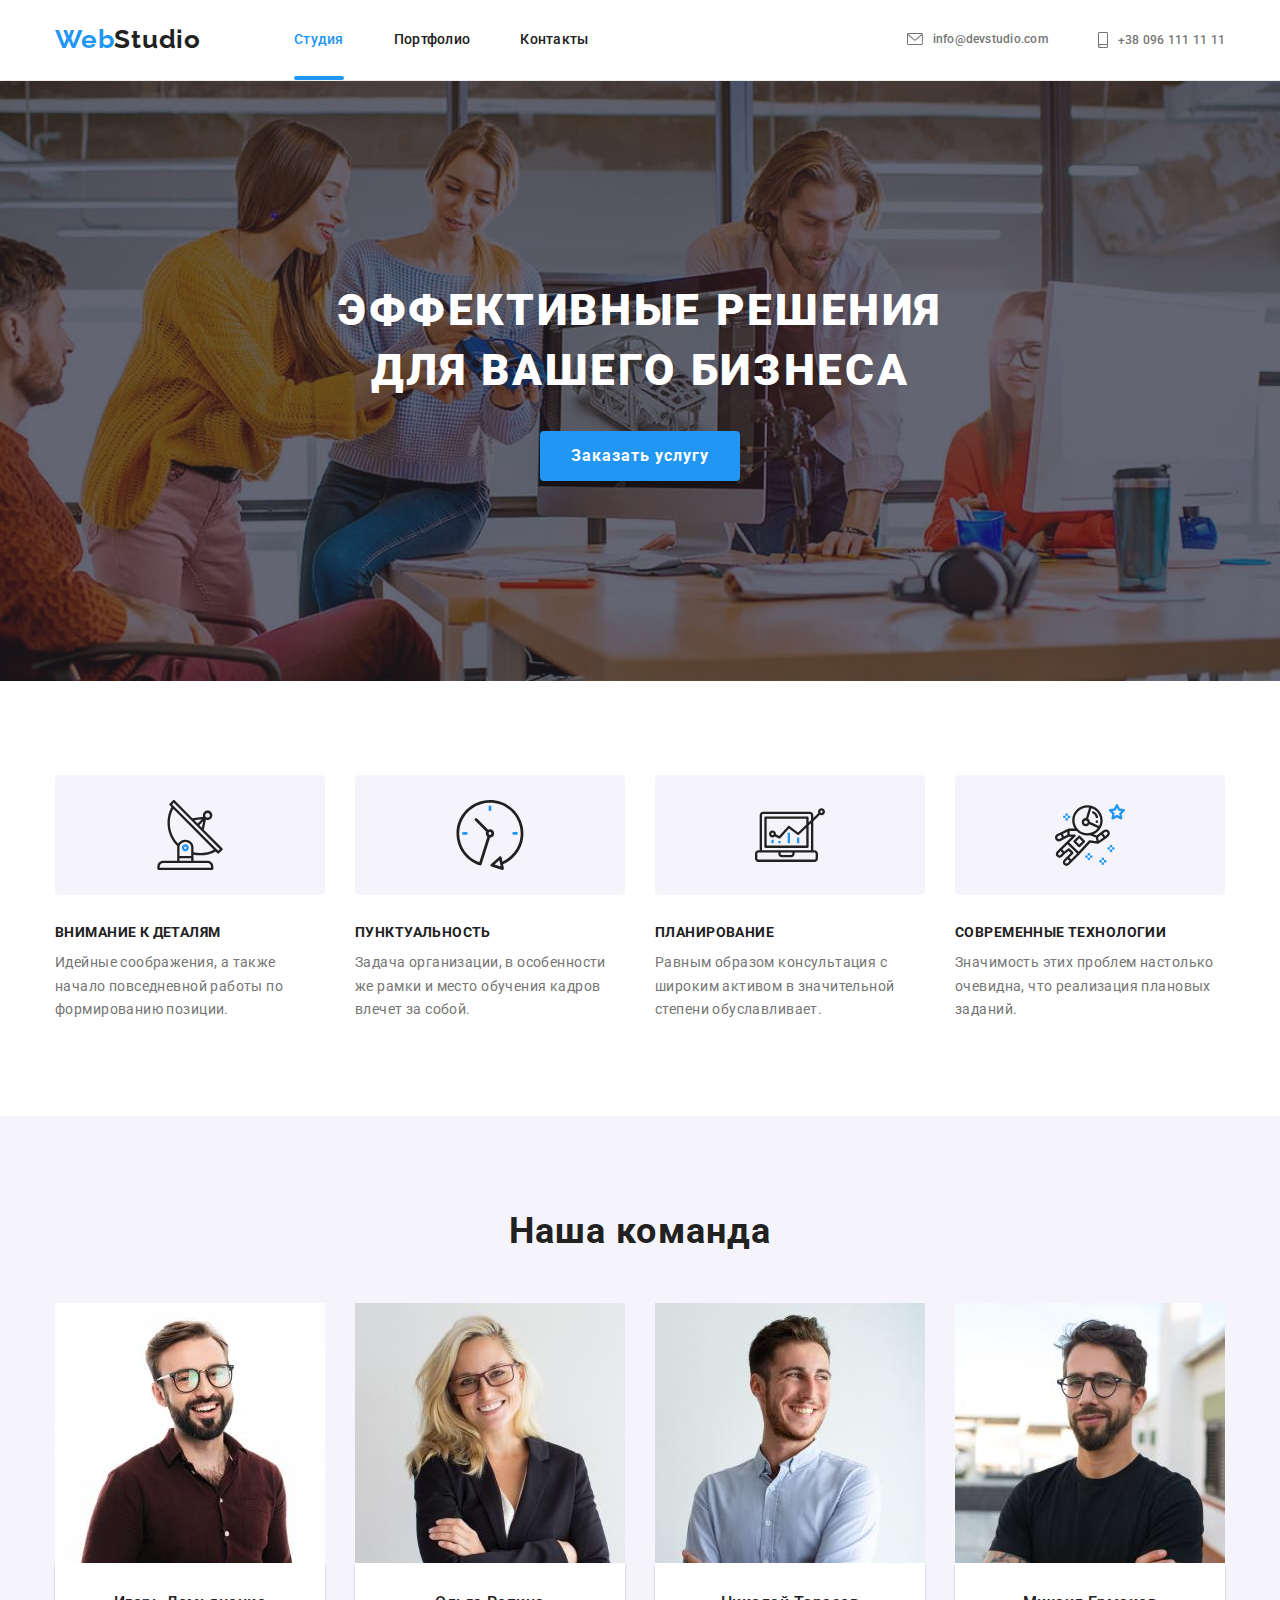
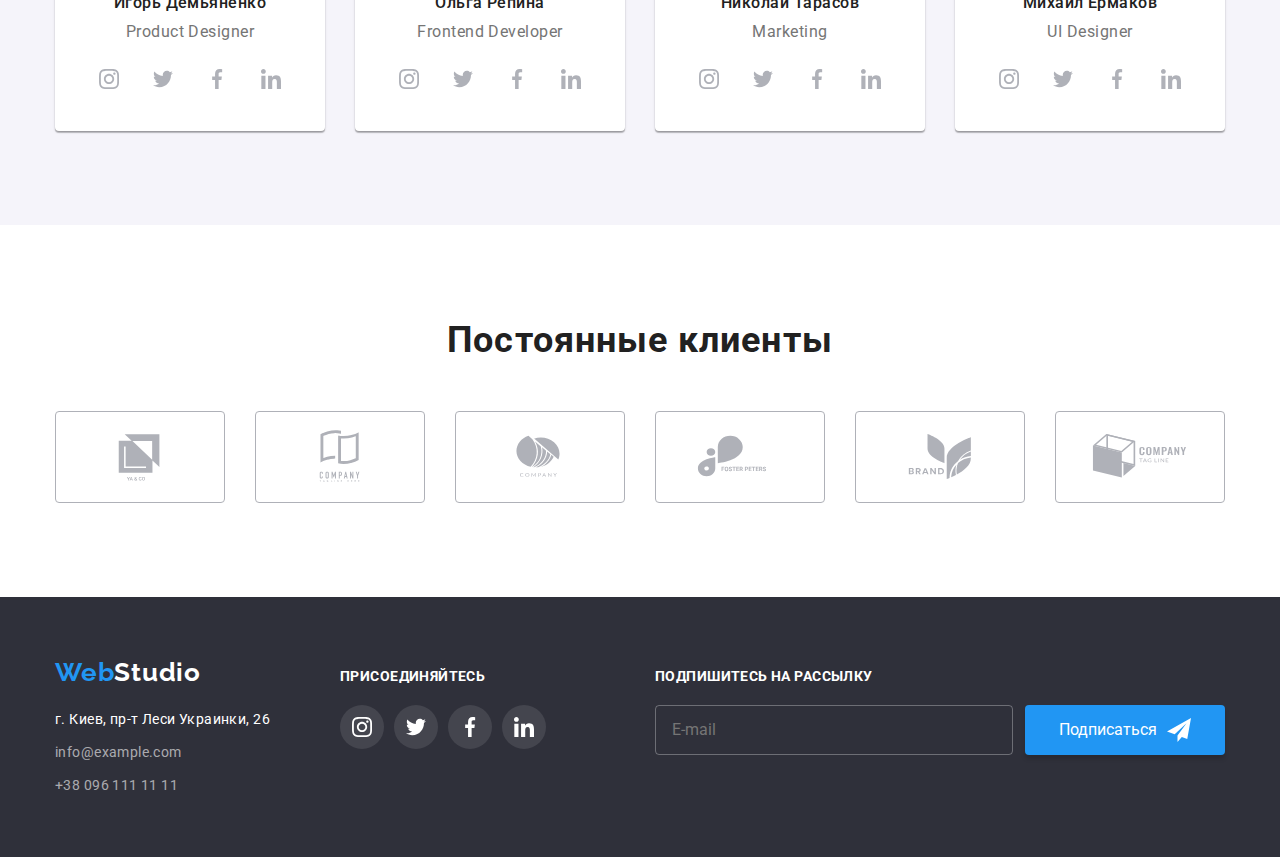
==== index.html @ ea220488 "поставил картинки команды" ====
<!DOCTYPE html>
<html lang="ru">
<head>
    <meta charset="UTF-8">
    <meta http-equiv="X-UA-Compatible" content="IE=edge">
    <meta name="viewport" content="width=device-width, initial-scale=1.0">
    <title>Document</title> 
    <link rel="preconnect" href="https://fonts.googleapis.com">
    <link rel="preconnect" href="https://fonts.gstatic.com" crossorigin>
    <link href="https://fonts.googleapis.com/css2?family=Raleway:wght@700&family=Roboto:wght@400;500;700;900&display=swap"
      rel="stylesheet">
      <link rel="stylesheet" href="https://cdnjs.cloudflare.com/ajax/libs/modern-normalize/1.1.0/modern-normalize.min.css"
        integrity="sha512-wpPYUAdjBVSE4KJnH1VR1HeZfpl1ub8YT/NKx4PuQ5NmX2tKuGu6U/JRp5y+Y8XG2tV+wKQpNHVUX03MfMFn9Q=="
        crossorigin="anonymous" referrerpolicy="no-referrer" />
    <link rel="stylesheet" href="https://cdnjs.cloudflare.com/ajax/libs/modern-normalize/1.0.0/modern-normalize.min.css" />
   
    <link rel="stylesheet" href="./css/main.min.css">
</head>
<body>
  
  <!-- Header -->
    <header class="header block">
      <div class="container header__container">
        <a lang="en" class="logo" 
        href="">Web<span class="logo__dark">Studio</span>
       </a>
        <button class="button__open" type="button">Open</button>
        <div class="mobile__menu">
          <nav class="navigation">          
                  
              <ul class="nav__list">
                  <li class="nav__item">
                    <a class="nav__link nav__link--current" href="./index.html"> Студия</a>
                  </li>
                  <li class="nav__item">
                    <a class="nav__link" href="./portfolio.html"> Портфолио</a>
                  </li>
                  <li class="nav__item">
                    <a class="nav__link" href="#contact"> Контакты</a>
                  </li>
                  
              </ul>
          </nav>
          <div class="mobile__thumb">
            <ul class="contacts">
              <li class="contacts__item">
                <a class="contacts__link" href="mailto:info@devstudio.com">
                  <svg class="contacts__icon" width="16" height="12">
                    <use href="./images/icons.svg#icon-envelope"></use>
                  </svg>
                  info@devstudio.com</a>
              </li>
              <li class="contacts__item">
                <a class="contacts__link" href="tel:+380961111111">
                  <svg class="contacts__icon" width="10" height="16">
                    <use href="./images/icons.svg#icon-smartphone"></use>
                  </svg>
                  +38 096 111 11 11</a>
              </li>
              
              
            </ul>
            <ul class="mobile__social">
              <li>Instagram</li>
              <li>Twitter</li>
              <li>Facebook</li>
              <li>LinkedIn</li>
            </ul>
          </div>
          <button class="button__close" type="button">Close</button>
        </div>
      </div>
    </header>
    <main>

    <!-- Hero -->
    
      <section class="hero block">
        <div class="container">
        <h1 class="hero__title">Эффективные решения <br> для вашего бизнеса</h1>
        <button class="hero__button" type="button" data-modal-open>Заказать услугу</button>
        </div>
      </section>

    

    <!-- Features -->

        <section class="section block">
          <div class="container">
              <h2 class="visually__hidden">Наши умения</h2>
              <ul class="features">                
                <li class="features__item">
                  <div class="features__box">                  
                    <svg class="" width="70" height="70">
                      <use href="./images/icons.svg#icon-antenna-1">
                      </use>
                    </svg>
                  </div>   
                  <h3 class="features__title">Внимание к деталям</h3>
                  <p class="features__text">Идейные соображения, а также начало повседневной работы по формированию позиции.</p>
                </li>
                <li class="features__item">
                  <div class="features__box">
                    <svg class="" width="70" height="70">
                      <use href="./images/icons.svg#icon-clock-1">
                      </use>
                    </svg>
                  </div>
                  <h3 class="features__title">Пунктуальность</h3>
                  <p class="features__text">Задача организации, в особенности же рамки и место обучения кадров влечет за собой.</p>
                </li>
                <li class="features__item">
                  <div class="features__box">
                    <svg class="" width="70" height="70">
                      <use href="./images/icons.svg#icon-diagram-1">
                      </use>
                    </svg>
                  </div>
                  <h3 class="features__title">Планирование</h3>
                  <p class="features__text">Равным образом консультация с широким активом в значительной степени обуславливает.</p>
                </li>
                <li class="features__item">
                  <div class="features__box">
                    <svg class="" width="70" height="70">
                      <use href="./images/icons.svg#icon-astronaut-1">
                      </use>
                    </svg>
                  </div>
                  <h3 class="features__title">Современные технологии</h3>
                  <p class="features__text">Значимость этих проблем настолько очевидна, что реализация плановых заданий.</p>
                </li>
              
              </ul>
           
          </div>
        </section>

      <!-- Our works -->

      <section class="section section--no-padding-top">
        <div class="container">
          <h2 class="section__title">Чем мы занимаемся</h2>
            <ul class="works">
                      
              <li class="works__item"><img src="./images/img_work_1.jpg" alt="наша работа1" width="370">
                <p class="works__text">десктопные приложения</p>
              </li>
              <li class="works__item"><img src="./images/img_work_2.jpg" alt="наша работа2" width="370">
                <p class="works__text">мобильные приложения</p>
              </li>
              <li class="works__item"><img src="./images/img_work_3.jpg" alt="наша работа3" width="370">
                <p class="works__text">дизайнерские решения</p>
              </li>
            </ul>
        </div>
      </section>

      <!-- Our team -->

      <section class="section section--team-background block">
        <div class="container">
          <h2 class="section__title">Наша команда</h2>
            <ul class="team">
              
                <li class="team__item">
                  <picture>
                    <source srcset="
                    ./images/team/img_pd.jpeg  1x,
                    ./images/team/img_pd-desk-2x-min.jpeg 2x
                     "
                     media="(min-width: 1200px)"
                     >
                  </picture>
                  <img src="./images/img_pd.jpg" alt="Продакт дизайнер" width="270">
                  <div class="team__thumb">
                    <h3 class="team__title">Игорь Демьяненко</h3>
                    <p class="team__text" lang="en" >Product Designer</p>
                    <ul class="social" >
                      <li class="social__item">
                        <a href="" class="social__link">
                          <svg class="social__icon" width="20" height="20">
                            <use
                              href="./images/icons.svg#icon-instagram-2">
                            </use>                      
                          </svg>
                        </a>
                      </li>
                      <li class="social__item">
                        <a href="" class="social__link">
                          <svg class="social__icon" width="20" height="20">
                            <use href="./images/icons.svg#icon-twitter-1">
                            </use>
                          </svg>
                        </a>
                      </li>
                      <li class="social__item">
                        <a href="" class="social__link">
                          <svg class="social__icon" width="20" height="20">
                            <use href="./images/icons.svg#icon-facebook-1">
                            </use>
                          </svg>
                        </a>
                      </li>
                      <li class="social__item">
                        <a href="" class="social__link">
                          <svg class="social__icon" width="20" height="20">
                            <use href="./images/icons.svg#icon-linkedin-1">
                            </use>
                          </svg>
                        </a>
                      </li>

                    </ul>
                  </div>
                </li>
              
                <li class="team__item">
                  <img src="./images/img_fd.jpg" alt="Фронтенд дизйнер" width="270">
                  <div class="team__thumb">
                    <h3 class="team__title">Ольга Репина</h3>
                    <p class="team__text" lang="en" >Frontend Developer</p>
                    <ul class="social">
                      <li class="social__item">
                        <a href="" class="social__link">
                          <svg class="social__icon" width="20" height="20">
                            <use href="./images/icons.svg#icon-instagram-2">
                            </use>
                          </svg>
                        </a>
                      </li>
                      <li class="social__item">
                        <a href="" class="social__link">
                          <svg class="social__icon" width="20" height="20">
                            <use href="./images/icons.svg#icon-twitter-1">
                            </use>
                          </svg>
                        </a>
                      </li>
                      <li class="social__item">
                        <a href="" class="social__link">
                          <svg class="social__icon" width="20" height="20">
                            <use href="./images/icons.svg#icon-facebook-1">
                            </use>
                          </svg>
                        </a>
                      </li>
                      <li class="social__item">
                        <a href="" class="social__link">
                          <svg class="social__icon" width="20" height="20">
                            <use href="./images/icons.svg#icon-linkedin-1">
                            </use>
                          </svg>
                        </a>
                      </li>
                    
                    </ul>
                  </div>
                </li>
                <li class="team__item">
                  <img src="./images/img_mk.jpg" alt="Маркетинг" width="270">
                  <div class="team__thumb">
                  <h3 class="team__title">Николай Тарасов</h3>
                  <p class="team__text" lang="en" >Marketing</p>
                  <ul class="social">
                    <li class="social__item">
                      <a href="" class="social__link">
                        <svg class="social__icon" width="20" height="20">
                          <use href="./images/icons.svg#icon-instagram-2">
                          </use>
                        </svg>
                      </a>
                    </li>
                    <li class="social__item">
                      <a href="" class="social__link">
                        <svg class="social__icon" width="20" height="20">
                          <use href="./images/icons.svg#icon-twitter-1">
                          </use>
                        </svg>
                      </a>
                    </li>
                    <li class="social__item">
                      <a href="" class="social__link">
                        <svg class="social__icon" width="20" height="20">
                          <use href="./images/icons.svg#icon-facebook-1">
                          </use>
                        </svg>
                      </a>
                    </li>
                    <li class="social__item">
                      <a href="" class="social__link">
                        <svg class="social__icon" width="20" height="20">
                          <use href="./images/icons.svg#icon-linkedin-1">
                          </use>
                        </svg>
                      </a>
                    </li>
                  
                  </ul>
                  </div>
                </li>
                <li class="team__item">
                  <img src="./images/img_ui.jpg" alt="Интерфейс дизайнер" width="270">
                  <div class="team__thumb">
                    <h3 class="team__title">Михаил Ермаков</h3>
                    <p class="team__text" lang="en" >UI Designer</p>
                    <ul class="social">
                      <li class="social__item">
                        <a href="" class="social__link">
                          <svg class="social__icon" width="20" height="20">
                            <use href="./images/icons.svg#icon-instagram-2">
                            </use>
                          </svg>
                        </a>
                      </li>
                      <li class="social__item">
                        <a href="" class="social__link">
                          <svg class="social__icon" width="20" height="20">
                            <use href="./images/icons.svg#icon-twitter-1">
                            </use>
                          </svg>
                        </a>
                      </li>
                      <li class="social__item">
                        <a href="" class="social__link">
                          <svg class="social__icon" width="20" height="20">
                            <use href="./images/icons.svg#icon-facebook-1">
                            </use>
                          </svg>
                        </a>
                      </li>
                      <li class="social__item">
                        <a href="" class="social__link">
                          <svg class="social__icon" width="20" height="20">
                            <use href="./images/icons.svg#icon-linkedin-1">
                            </use>
                          </svg>
                        </a>
                      </li>
                    
                    </ul>
                  </div>
                </li>
            
            </ul>
        </div>
      </section>

      <!-- Regular customers -->


      <section class="section block">
        <div class="container">
          <h2 class="section__title">Постоянные клиенты</h2>
          <ul class="customers">
            <li class="customers__item">
              <a href="" class="customers__link">
                <svg class="customers__icon" width="106" height="60">
                  <use href="./images/icons.svg#icon-Logo-1">
                  </use>
                </svg>
              </a>
            </li>
            <li class="customers__item">
              <a href="" class="customers__link">
                <svg class="customers__icon" width="106" height="60">
                  <use href="./images/icons.svg#icon-Logo-2">
                  </use>
                </svg>
              </a>
            </li>
            <li class="customers__item">
              <a href="" class="customers__link">
                <svg class="customers__icon" width="106" height="60">
                  <use href="./images/icons.svg#icon-Logo-3">
                  </use>
                </svg>
              </a>
            </li>            
            <li class="customers__item">
              <a href="" class="customers__link">
                <svg class="customers__icon" width="106" height="60">
                  <use href="./images/icons.svg#icon-Logo-4">
                  </use>
                </svg>
              </a>
            </li>
            <li class="customers__item">
              <a href="" class="customers__link">
                <svg class="customers__icon" width="106" height="60">
                  <use href="./images/icons.svg#icon-Logo-5">
                  </use>
                </svg>
              </a>
            </li>
            <li class="customers__item">
              <a href="" class="customers__link">
                <svg class="customers__icon" width="106" height="60">
                  <use href="./images/icons.svg#icon-Logo-6">
                  </use>
                </svg>
              </a>
            </li>
          
          </ul>
        </div>
      </section>
      </main>

      <!-- Footer -->

        <footer class="footer block" id="contact" >
          <div class="container footer__container">
            <div class="">
              <a lang="en" class="footer__logo" href="">Web<span class="footer__logostudio">Studio</span></a>
              
              <address class="footer__address">
                <ul class="footer__contacts">
                  <li class="footer__item" >
                    <a class="footer__map"
                      href="https://goo.gl/maps/VZ49UgYhJQWMEwJX7" target="_blank" rel="noopener noreferrer">г. Киев, пр-т Леси Украинки, 26
                    </a>
                  </li>
                  <li class="footer__item" ><a class="footer__mail" href="mailto:info@example.com">info@example.com</a></li>
                  <li class="footer__item" ><a class="footer__tel" href="tel:+380961111111">+38 096 111 11 11</a></li>
                </ul>
              </address>  
            </div>
            <div class="join__box">
              <p class="join__title">присоединяйтесь</p>
              <ul class="join__list">
                <li class="join__item">
                  <a href="" class="join__link">
                    <svg class="join__icon" width="20" height="20">
                      <use href="./images/icons.svg#icon-instagram-2">
                      </use>
                    </svg>
                  </a>
                </li>
                <li class="join__item">
                  <a href="" class="join__link">
                    <svg class="join__icon" width="20" height="20">
                      <use href="./images/icons.svg#icon-twitter-1">
                      </use>
                    </svg>
                  </a>
                </li>
                <li class="join__item">
                  <a href="" class="join__link">
                    <svg class="join__icon" width="20" height="20">
                      <use href="./images/icons.svg#icon-facebook-1">
                      </use>
                    </svg>
                  </a>
                </li>
                <li class="join__item">
                  <a href="" class="join__link">
                    <svg class="join__icon" width="20" height="20">
                      <use href="./images/icons.svg#icon-linkedin-1">
                      </use>
                    </svg>
                  </a>
                </li>              
              </ul>
            </div>
            <div class="online">
              <form action="#" class="online-form">
              <p class="join__title">подпишитесь на рассылку</p>
              <div class="online__signup">

                <input type="text"
                class="online__input"
                name="online-name"
                placeholder="E-mail">
                  <button type="submit" class="online__button">
                    Подписаться
                    <svg class="button__icon" width="24" height="24">
                      <use href="./images/icons.svg#icon-icon-send"></use>
                    </svg>
                  </button>
                </div>

              </form>
            </div>
          </div>
          
        </footer>

        <!-- Modal windows -->

        <div class="backdrop is-hidden" data-modal>
          <div class="modal">
            <button type="button" class="modal__close" data-modal-close >
              <svg class="modal__icon" width="16" height="16">
                <use href="./images/icons.svg#icon-close">
                  
                </use>
              </svg>
            </button>
            <p class="modal__title">Оставьте свои данные, мы вам перезвоним</p>
            <form action="#" class="modal__form">
              <div class="modal__field">
                <label for="user-name" class="modal__text">Имя</label>
                <div class="input__wrap">
                    <input 
                      type="text" 
                      id="user-name"
                      name="user-name" 
                      class="input__date"                
                      required>
                      <svg class="input__icon" width="18" height="18">
                        <use href="./images/icons.svg#icon-person-black"></use>
                      </svg>
                </div>
              </div>
              <div class="modal__field">
                <label for="user-tel" class="modal__text">Телефон</label>
                <div class="input__wrap">
                    <input 
                      type="tel" 
                      id="user-tel"
                      name="user-tel" 
                      class="input__date"                
                      required>
                      <svg class="input__icon" width="18" height="18">
                        <use href="./images/icons.svg#icon-phone-black"></use>
                      </svg>
                </div>
              </div>
              <div class="modal__field">
                <label for="user-email" class="modal__text">Почта</label>
                <div class="input__wrap">
                    <input 
                      type="email" 
                      id="user-email"
                      name="user-email" 
                      class="input__date"                
                      required>
                      <svg class="input__icon" width="18" height="18">
                        <use href="./images/icons.svg#icon-email-black"></use>
                      </svg>
                </div>
              </div>
              <div class="modal__comment">
                <label for="user-text" class="modal__text">Комментарий</label>
                <textarea name="user-text" id="user-text" class="modal__thumb" placeholder="Введите текст"></textarea>
              </div>
              <div class="modal__field">
                <input type="checkbox" name="policy" id="policy" class="modal__check visually__hidden" />
                <label for="policy" class="check__text">
                  <span class="check__item">
                    <svg class="check__icon" width="16" height="15">
                      <use href="./images/icons.svg#icon-icon-check"></use>
                    </svg>
                  </span>
                  <span class="policy__text">
                    Соглашаюсь с рассылкой и принимаю&nbsp
                  </span>
                  <a href="" class="policy__link">
                    Условия договора
                  </a>
                </label>
              </div>
              <button class="modal__button" type="submit">Отправить</button>
            </form>
          </div>
        </div>

      <script src="./js/modal.js"></script>
</body>
</html>
---- css/main.min.css ----
:root{--main-title-color: #212121;--second-title-color: #ffffff;--main-text-color: #757575;--accent-color: #2196f3;--first-contacts-color: #757575;--second-contacts-color: rgba(255, 255, 255, 0.6);--third-contacts-color: #ffffff;--timing-function: cubic-bezier(0.4, 0, 0.2, 1)}.visually__hidden{position:absolute;width:1px;height:1px;margin:-1px;padding:0;overflow:hidden;border:0;clip:rect(0 0 0 0)}body{font-family:Roboto, sans-serif}a{text-decoration:none}h1,h2,h3,p,ul{margin:0}ul{padding:0;list-style:none}img{display:block;max-width:100%;height:auto}.block{display:block}section{display:none}header{display:none}footer{display:none}.container{width:100%;padding-left:15px;padding-right:15px;margin:0 auto}@media screen and (min-width: 480px){.container{width:480px}}@media screen and (min-width: 768px){.container{width:768px}}@media screen and (min-width: 1200px){.container{width:1200px}}.hero__button{cursor:pointer;font-family:inherit;font-weight:700;font-size:16px;line-height:1.87;letter-spacing:0.06em;background-color:var(--accent-color);color:var(--second-title-color);min-width:200px;min-height:50px;box-shadow:0px 4px 4px rgba(0,0,0,0.15);border-radius:4px;border:transparent;transition:background-color 250ms var(--timing-function)}.hero__button:hover,.hero__button:focus{background-color:#188ce8}.backdrop{width:100vw;height:100vh;background-color:rgba(0,0,0,0.2);position:fixed;top:0;transition:opacity 500ms var(--timing-function),visibility 500ms var(--timing-function)}.backdrop.is-hidden .modal{transform:scale(1.5);transition:transform 500ms}.modal{width:528px;min-height:581px;background-color:var(--second-title-color);border-radius:4px;position:absolute;top:50%;left:50%;padding:40px;transform:scale(1);transform:translate(-50%, -50%);transition:transform 500ms var(--timing-function)}.modal__close{cursor:pointer;width:30px;height:30px;background-color:transparent;border:1px solid rgba(0,0,0,0.1);border-radius:50%;position:absolute;top:8px;right:8px;display:flex;align-items:center;justify-content:center}.modal__close:hover,.modal__close:focus{fill:#2196f3;transition:fill 250ms cubic-bezier(0.4, 0, 0.2, 1)}.is-hidden{visibility:hidden;opacity:0;pointer-events:none}.modal__title{font-weight:bold;font-size:20px;line-height:1.15;text-align:center;letter-spacing:0.03em;color:var(--main-title-color);margin-bottom:12px}.modal__field{margin-bottom:10px}.modal__comment{margin-bottom:20px}.input__wrap{position:relative}.input__icon{position:absolute;left:12px;top:50%;transform:translateY(-50%);transition:fill 250ms var(--timing-function)}.input__date{cursor:pointer;width:100%;height:40px;border:1px solid rgba(33,33,33,0.2);border-radius:4px;padding-left:42px;padding-right:10px;color:var(--main-text-color);outline:none;transition:border-color 250ms var(--timing-function)}.input__date:focus{border-color:var(--accent-color)}.input__date:focus+.input__icon{fill:var(--accent-color)}.modal__thumb{display:block;width:100%;height:120px;border:1px solid rgba(33,33,33,0.2);border-radius:4px;resize:none;padding:12px 16px}.modal__thumb::placeholder{font-size:12px;line-height:1.17;letter-spacing:0.01em;color:rgba(117,117,117,0.5)}.modal__thumb:focus{border-color:var(--accent-color)}.modal__text{font-weight:normal;font-size:12px;line-height:1.17;letter-spacing:0.01em;color:var(--main-text-color);display:block;margin-bottom:4px}.check__text{align-items:center;justify-content:center;font-size:14px;line-height:1.71;letter-spacing:0.03em;color:var(--first-contacts-color);display:flex;margin-bottom:30px}.check__item{width:16px;height:15px;border:2px solid #212121;border-radius:2px;margin-right:8px;display:flex;align-items:center;justify-content:center;transition:background-color 250ms var(--timing-function),border 250ms var(--timing-function)}.check__icon{fill:#ffffff}.policy__text,.policy__link{font-size:14px;line-height:1.71;letter-spacing:0.03em;color:var(--main-text-color)}.policy__link{text-decoration-line:underline;color:#2196f3}.modal__check:checked+.check__text .check__item{background-color:var(--accent-color);border:none}.modal__check:checked+.check__text:focus{accent-color:var(--accent-color);border:none}.modal__button{display:block;margin:0 auto;cursor:pointer;font-family:inherit;font-weight:700;font-size:16px;line-height:1.87;letter-spacing:0.06em;background-color:var(--accent-color);color:var(--second-title-color);min-width:200px;min-height:50px;box-shadow:0px 4px 4px rgba(0,0,0,0.15);border-radius:4px;border:transparent;transition:background-color 250ms var(--timing-function)}.modal__button:hover,.modal__button:focus{background-color:#188ce8}.section{padding-top:60px;padding-bottom:60px}@media screen and (min-width: 1200px){.section{padding-top:94px;padding-bottom:94px}}.section__title{text-align:center;margin-bottom:30px;font-weight:700;font-size:36px;line-height:1.17;letter-spacing:0.03em;color:var(--main-title-color)}@media screen and (min-width: 1200px){.section__title{margin-bottom:50px}}.header{border-bottom:1px solid #ececec}.logo{font-family:Raleway;font-weight:700;font-size:26px;line-height:1.19;letter-spacing:0.03em;color:#2196f3}@media screen and (min-width: 768px){.logo{margin-right:88px;padding-top:26px}}@media screen and (min-width: 1200px){.logo{margin-right:93px;padding-top:24px}}.logo__dark{color:#212121}@media screen and (min-width: 768px){.nav__list{display:flex}.nav__list .nav__item:not(:last-child){margin-right:50px}}.nav__link{position:relative;font-weight:500;font-size:40px;line-height:1.18;letter-spacing:0.02em;color:var(--main-title-color);transition:color 250ms var(--timing-function)}.nav__link:hover,.nav__link:focus{color:var(--accent-color)}.nav__link:hover::after,.nav__link:focus::after{opacity:1}@media screen and (min-width: 768px){.nav__link{display:block;padding-top:32px;padding-bottom:32px;font-size:14px;line-height:1.14}.nav__link.nav__link--current::after{content:'';position:absolute;display:block;width:100%;height:4px;bottom:0;border-radius:2px;background-color:var(--accent-color)}.nav__link.nav__link--current{color:var(--accent-color);position:relative}}@media screen and (max-width: 767px){.nav__item:not(:last-child){flex-direction:column;margin-bottom:32px}}.navigation{display:flex;align-items:center}.header__container{display:flex;justify-content:space-between}@media screen and (min-width: 768px){.header__container{justify-content:flex-start}}@media screen and (min-width: 768px){.contacts .contacts__item:not(:last-child){margin-bottom:10px}}@media screen and (min-width: 1200px){.contacts{display:flex;margin-left:auto}.contacts .contacts__item:not(:last-child){margin-bottom:0;margin-right:50px}}.contacts__link{display:flex;align-items:center;font-weight:500;font-size:34px;line-height:1.18;letter-spacing:0.02em;color:var(--first-contacts-color);transition:color 250ms var(--timing-function)}.contacts__link:hover,.contacts__link:focus{color:var(--accent-color)}@media screen and (min-width: 768px){.contacts__link{font-size:12px;line-height:1.17}}@media screen and (min-width: 1200px){.contacts__link{padding-top:32px;padding-bottom:32px}}.contacts__icon{display:none}@media screen and (min-width: 768px){.contacts__icon{display:initial;margin-right:10px;fill:currentColor}}@media screen and (max-width: 767px){.mobile__menu{position:fixed;top:0;left:0;display:flex;flex-direction:column;justify-content:space-between;width:100%;height:100%;padding:48px 40px;background:#ffffff;transform:translateX(100%);transition:transform 250ms var(--timing-function)}}@media screen and (min-width: 768px){.mobile__menu{display:flex;width:100%;justify-content:space-between}}.mobile__menu.is-open{transform:translateX(0)}@media screen and (min-width: 768px){.mobile__thumb{padding-top:21px;padding-bottom:21px}}@media screen and (min-width: 1200px){.mobile__thumb{padding-top:0px;padding-bottom:0px}}.mobile__social{display:flex;font-size:18px;line-height:1.22;letter-spacing:0.02em;color:var(--accent-color)}@media screen and (min-width: 768px){.mobile__social{display:none}}@media screen and (min-width: 768px){.button__open{display:none}}.button__close{position:absolute;top:30px;right:30px}@media screen and (min-width: 768px){.button__close{display:none}}.hero{max-width:1600px;margin-left:auto;margin-right:auto;padding:118px 0;background-color:#2f303a;background-image:linear-gradient(rgba(47,48,58,0.4), rgba(47,48,58,0.4)),url(../../images/hero-mob-1x-min.jpg);text-align:center;background-repeat:no-repeat;background-position:center;background-size:cover}@media (min-device-pixel-ratio: 2), (min-resolution: 192dpi), (min-resolution: 2dppx){.hero{background-image:linear-gradient(rgba(47,48,58,0.4), rgba(47,48,58,0.4)),url(../../images/hero-mob-2x-min.jpg)}}@media screen and (min-width: 768px){.hero{background-image:linear-gradient(rgba(47,48,58,0.4), rgba(47,48,58,0.4)),url(../../images/hero-tablet-1x-min.jpg)}}@media screen and (min-width: 768px) and (min-device-pixel-ratio: 2), screen and (min-width: 768px) and (min-resolution: 192dpi), screen and (min-width: 768px) and (min-resolution: 2dppx){.hero{background-image:linear-gradient(rgba(47,48,58,0.4), rgba(47,48,58,0.4)),url(../../images/hero-tablet-2x-min.jpg)}}@media screen and (min-width: 1200px){.hero{padding:200px 0;background-image:linear-gradient(rgba(47,48,58,0.4), rgba(47,48,58,0.4)),url(../../images/hero-background.jpg)}}@media screen and (min-width: 1200px) and (min-device-pixel-ratio: 2), screen and (min-width: 1200px) and (min-resolution: 192dpi), screen and (min-width: 1200px) and (min-resolution: 2dppx){.hero{background-image:linear-gradient(rgba(47,48,58,0.4), rgba(47,48,58,0.4)),url(../../images/hero-background-2x-min.jpg)}}.hero__title{margin-bottom:30px;margin-left:auto;margin-right:auto;font-weight:900;font-size:26px;line-height:1.62;letter-spacing:0.06em;text-transform:uppercase;color:var(--second-title-color)}@media screen and (min-width: 1200px){.hero__title{font-size:44px;line-height:1.36}}@media screen and (min-width: 768px){.features{display:flex;flex-wrap:wrap;margin:-15px}}@media screen and (min-width: 768px){.features__item{margin:15px;flex-basis:calc((100% - 60px) / 2)}}@media screen and (min-width: 1200px){.features__item{flex-basis:calc((100% - 120px) / 4)}}@media screen and (max-width: 767px){.features__item:not(:last-child){margin-bottom:30px}}.features__box{display:flex;width:100%;height:120px;background-color:#f5f4fa;justify-content:center;align-items:center;border-radius:4px;margin-bottom:30px}.features__title{font-weight:700;font-size:14px;line-height:1.14;letter-spacing:0.03em;text-transform:uppercase;color:var(--main-title-color);margin-bottom:10px}@media screen and (max-width: 1199px){.features__title{text-align:center}}.features__text{font-size:14px;line-height:1.71;letter-spacing:0.03em;color:var(--main-text-color)}.section--no-padding-top{padding-top:0}.works{display:flex}.works__item{position:relative}.works__item:not(:last-child){margin-right:30px}.works__item>.works__text{position:absolute;display:flex;align-items:center;justify-content:center;bottom:0;height:70px;width:100%;font-family:Roboto;font-weight:700;font-size:14px;line-height:16px;letter-spacing:0.03em;text-transform:uppercase;background-color:rgba(47,48,58,0.8);color:var(--second-title-color)}.section--team-background{background-color:#f5f4fa}@media screen and (min-width: 768px){.team{display:flex;flex-wrap:wrap;margin:-15px}}@media screen and (min-width: 768px){.team__item{margin:15px;flex-basis:calc((100% - 60px) / 2)}}@media screen and (min-width: 1200px){.team__item{flex-basis:calc((100% - 120px) / 4)}}@media screen and (max-width: 767px){.team__item:not(:last-child){margin-bottom:30px}}.team__title{margin-bottom:10px;font-weight:500;font-size:16px;line-height:1.19;letter-spacing:0.03em;color:var(--main-title-color)}.team__text{font-size:16px;line-height:1.19;letter-spacing:0.03em;color:var(--main-text-color);margin-bottom:16px}.team__thumb{padding-top:30px;padding-bottom:30px;text-align:center;background:#ffffff;box-shadow:0px 1px 3px rgba(0,0,0,0.12),0px 1px 1px rgba(0,0,0,0.14),0px 2px 1px rgba(0,0,0,0.2);border-radius:0px 0px 4px 4px}.social{display:flex;justify-content:center}.social__item{width:44px;height:44px}.social__item+.social__item{margin-left:10px}.social__link{width:100%;height:100%;background-color:#ffffff;border-radius:50%;display:flex;align-items:center;justify-content:center;color:#afb1b8;transition:background-color 250ms var(--timing-function),color 250ms var(--timing-function)}.social__link:hover,.social__link:focus{background-color:var(--accent-color);color:#ffffff}.social__icon{fill:currentColor}.customers{display:flex;flex-wrap:wrap;margin:-15px}.customers__item{margin:15px;height:92px;flex-basis:calc((100% - 60px) / 2)}@media screen and (min-width: 768px){.customers__item{flex-basis:calc((100% - 90px) / 3)}}@media screen and (min-width: 1200px){.customers__item{flex-basis:calc((100% - 180px) / 6)}}.customers__link{width:100%;height:100%;border:1px solid #afb1b8;border-radius:4px;display:flex;align-items:center;justify-content:center;color:#afb1b8;transition:border-color 250ms var(--timing-function),color 250ms var(--timing-function)}.customers__link:hover,.customers__link:focus{border-color:var(--accent-color);color:var(--accent-color)}.customers__icon{fill:currentColor}.footer{background-color:#2f303a;padding:60px 0;text-align:center}@media screen and (min-width: 1200px){.footer{text-align:start}}.footer__address{margin-top:20px;font-style:normal}.footer__logo{font-family:Raleway;font-weight:700;font-size:26px;line-height:1.19;letter-spacing:0.03em;color:#2196f3}.footer__logostudio{color:#ffffff}.footer__map{font-size:14px;line-height:1.71;letter-spacing:0.03em;color:var(--third-contacts-color)}.footer__mail{font-size:14px;line-height:1.71;letter-spacing:0.03em;color:var(--second-contacts-color)}.footer__tel{font-size:14px;line-height:1.71;letter-spacing:0.03em;color:var(--second-contacts-color)}.footer__item:not(:last-child){margin-bottom:9px}@media screen and (min-width: 768px){.footer__container{align-items:baseline;flex-wrap:wrap;display:flex;justify-content:space-around}}@media screen and (min-width: 1200px){.footer__container{justify-content:flex-start}}.join__box{margin-top:60px}@media screen and (min-width: 768px){.join__box{margin-top:0}}@media screen and (min-width: 1200px){.join__box{margin-top:0;margin-left:70px}}.join__title{font-weight:700;font-size:14px;line-height:1.14;letter-spacing:0.03em;text-transform:uppercase;margin-bottom:20px;color:var(--second-title-color)}.join__list{display:flex;justify-content:center}.join__item{width:44px;height:44px}.join__item:not(:last-child){margin-right:10px}.join__link{width:100%;height:100%;background-color:rgba(255,255,255,0.1);border-radius:50%;display:flex;align-items:center;justify-content:center;color:#afb1b8;transition:background-color 250ms var(--timing-function)}.join__link:hover,.join__link:focus{background-color:var(--accent-color)}.join__icon{fill:var(--second-title-color)}.online{margin-top:60px}@media screen and (min-width: 1200px){.online{margin-top:0;margin-left:auto}}@media screen and (min-width: 1200px){.online__signup{display:flex;justify-content:space-between;align-items:center;margin-left:auto}}.online__input{width:100%;height:50px;border:1px solid rgba(255,255,255,0.3);border-radius:4px;background-color:inherit;padding:15px 16px;color:#ffffff}@media screen and (min-width: 1200px){.online__input{width:358px;margin-right:12px}}.online__button{cursor:pointer;border:transparent;justify-content:center;align-items:center;width:200px;height:50px;margin-top:20px;background:#2196f3;box-shadow:0px 4px 4px rgba(0,0,0,0.15);border-radius:4px;font-size:16px;line-height:1.87;color:#ffffff}@media screen and (min-width: 1200px){.online__button{display:flex;margin-top:0}}.button__icon{margin-left:10px;fill:#ffffff}.filter{display:flex;flex-wrap:wrap;margin-bottom:50px}.filter .filter__item:not(:last-child){margin-right:8px}@media screen and (min-width: 768px){.filter{justify-content:center}}.filter__button{cursor:pointer;font-family:inherit;font-weight:500;font-size:16px;line-height:1.62;letter-spacing:0.03em;color:var(--main-title-color);background:#f5f4fa;border-radius:4px;min-width:73px;padding:6px 22px 6px 22px;border:2px solid transparent;transition:background-color 250ms var(--timing-function),color 250ms var(--timing-function),box-shadow 250ms var(--timing-function)}.filter__button:hover,.filter__button:focus{box-shadow:0px 3px 1px rgba(0,0,0,0.1),0px 1px 2px rgba(0,0,0,0.08),0px 2px 2px rgba(0,0,0,0.12);color:#ffffff;background-color:var(--accent-color)}@media screen and (min-width: 768px){.offers{display:flex;flex-wrap:wrap;margin:-15px}}.offers__title{font-weight:700;font-size:18px;line-height:2;letter-spacing:0.06em;color:var(--main-title-color)}.offers__text{font-size:16px;line-height:1.87;letter-spacing:0.03em;color:var(--main-text-color)}@media screen and (min-width: 768px){.offers__item{margin:15px;flex-basis:calc((100% - 60px) / 2)}}@media screen and (min-width: 1200px){.offers__item{flex-basis:calc(100% / 3 - 30px)}}@media screen and (max-width: 767px){.offers__item:not(:last-child){margin-bottom:30px}}.offers__link{display:block;transition:box-shadow 250ms var(--timing-function)}.offers__link:hover .popup__text,.offers__link:focus .popup__text{transform:translateY(0)}.offers__link:hover,.offers__link:focus{box-shadow:0px 1px 1px rgba(0,0,0,0.12),0px 4px 4px rgba(0,0,0,0.06),1px 4px 6px rgba(0,0,0,0.16)}@media screen and (min-width: 768px){.offers__link{display:flex;flex-direction:column;height:100%}}.offers__bottom{padding:20px 24px;border:1px solid #eeeeee;border-top:none}@media screen and (min-width: 768px){.offers__bottom{flex-grow:1}}.popup__block{position:relative;overflow:hidden}.popup__text{width:100%;height:100%;position:absolute;top:0;left:0;padding:63px 24px;background-color:rgba(33,150,243,0.9);font-family:Roboto;font-size:18px;line-height:1.56;letter-spacing:0.03em;color:var(--second-title-color);transform:translateY(100%);transition:transform 250ms var(--timing-function)}
/*# sourceMappingURL=main.min.css.map */
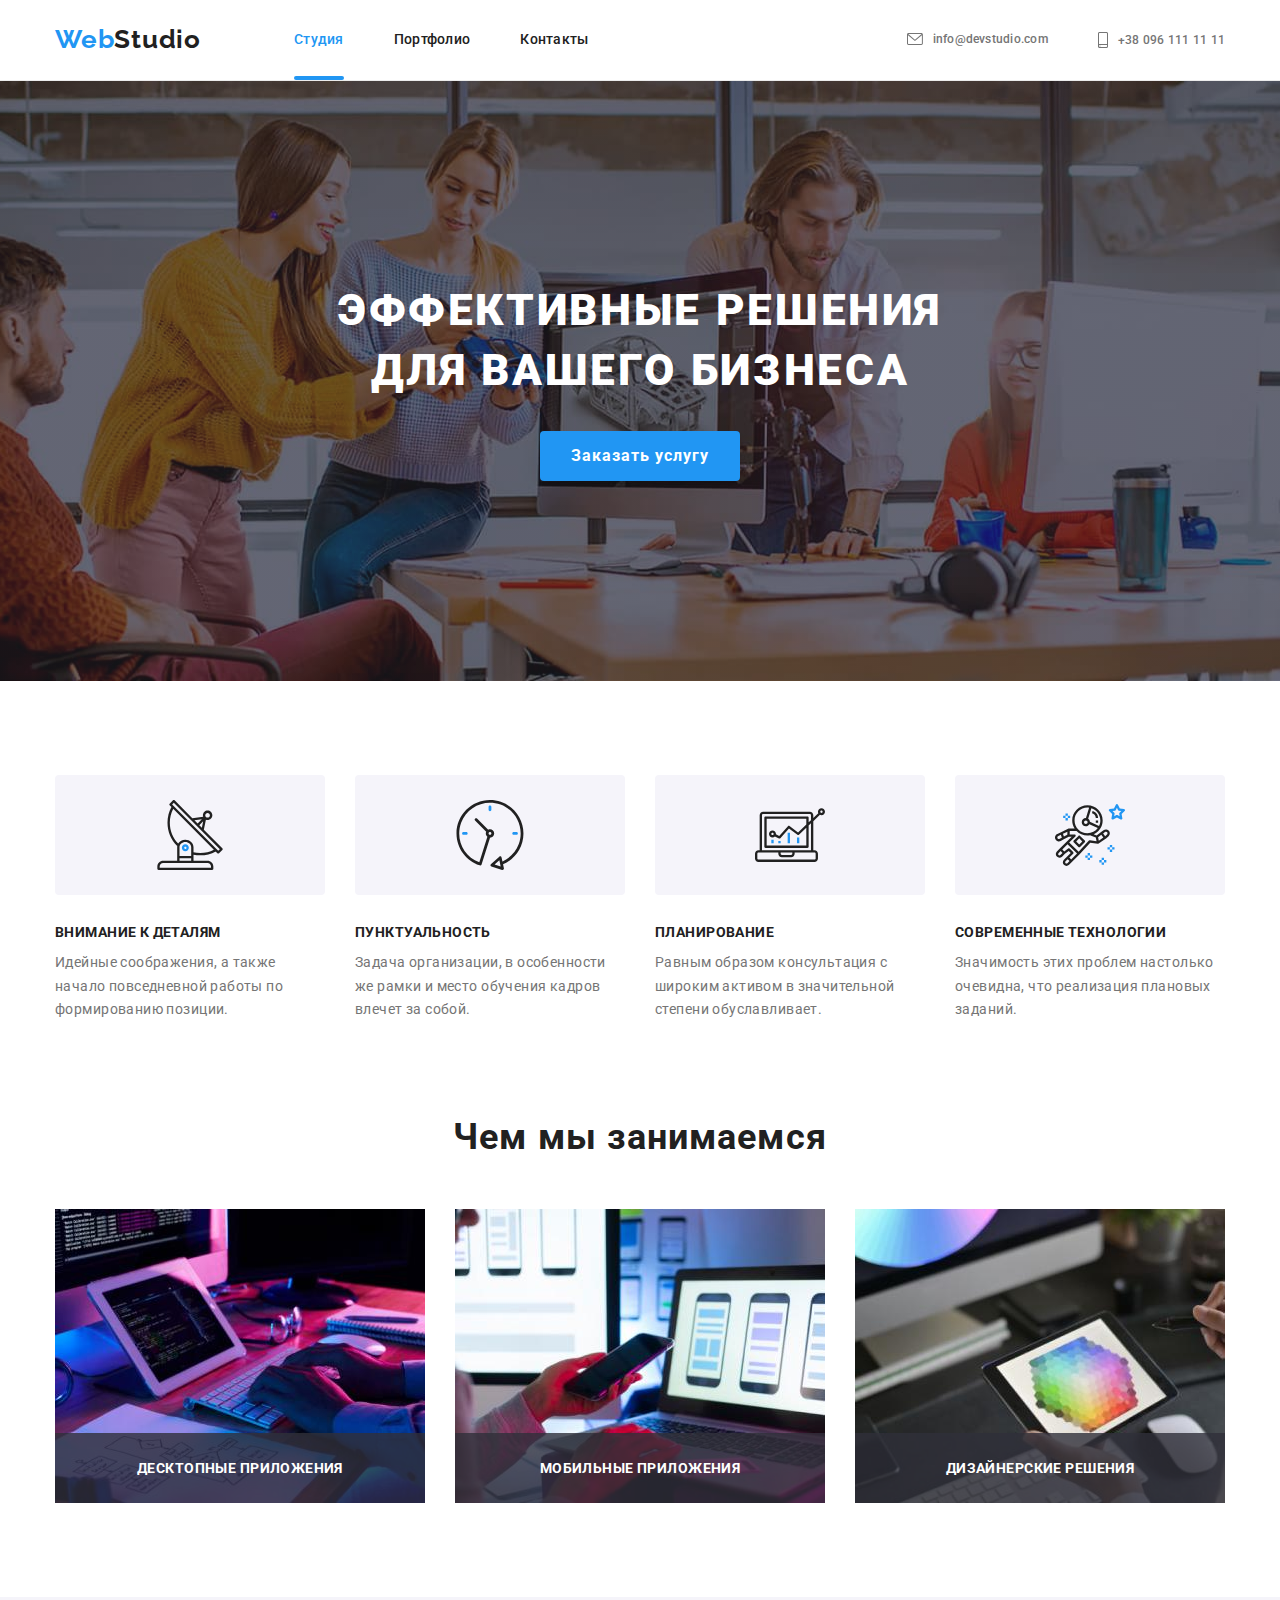
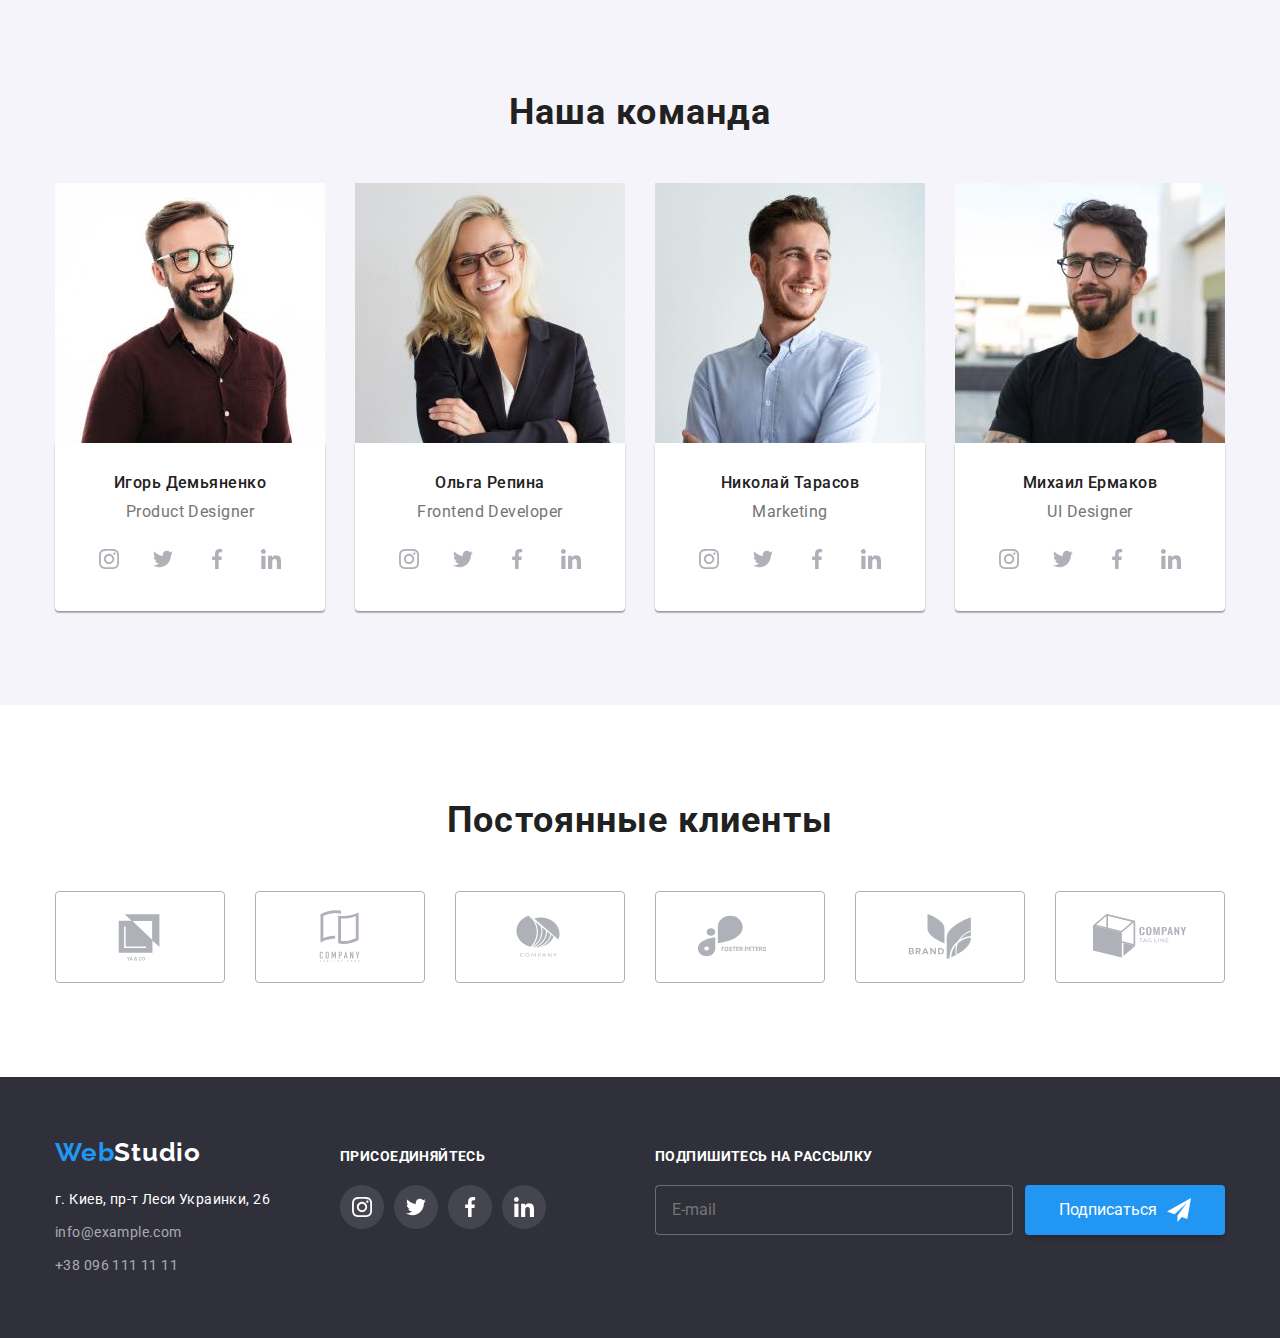
==== commit 2663c939: "Сделана модалка" ====
--- a/index.html
+++ b/index.html
@@ -24,7 +24,14 @@
         <a lang="en" class="logo" 
         href="">Web<span class="logo__dark">Studio</span>
        </a>
-        <button class="button__open" type="button">Open</button>
+        
+        <button type="button" class="button__open" >
+          <svg class="" width="16" height="16">
+            <use href="./images/icons.svg#icon-burger_menu">
+        
+            </use>
+          </svg>
+        </button>
         <div class="mobile__menu">
           <nav class="navigation">          
                   
@@ -67,7 +74,14 @@
               <li>LinkedIn</li>
             </ul>
           </div>
-          <button class="button__close" type="button">Close</button>
+          
+          <button type="button" class="button__close">
+            <svg class="" width="20" height="20">
+              <use href="./images/icons.svg#icon-close">
+          
+              </use>
+            </svg>
+          </button>
         </div>
       </div>
     </header>
@@ -138,7 +152,7 @@
 
       <!-- Our works -->
 
-      <section class="section section--no-padding-top">
+      <section class="section section--no-padding-top section--desctop-only block">
         <div class="container">
           <h2 class="section__title">Чем мы занимаемся</h2>
             <ul class="works">
@@ -166,17 +180,26 @@
                 <li class="team__item">
                   <picture>
                     <source srcset="
-                    ./images/team/img_pd.jpeg  1x,
-                    ./images/team/img_pd-desk-2x-min.jpeg 2x
+                    ./images/team/img_pd.jpg  1x,
+                    ./images/team/img_pd-desk-2x-min.jpg 2x
                      "
                      media="(min-width: 1200px)"
                      >
+                    <source srcset="
+                     ./images/team/img_pd-tab-1x-min.jpg  1x,
+                     ./images/team/img_pd-tab-2x-min.jpg 2x
+                     " media="(min-width: 768px)">
+                    <source srcset="
+                     ./images/team/img_pd-mob-1x-min.jpg  1x,
+                     ./images/team/img_pd-mob-2x-min.jpg 2x
+                     " media="(min-width: 320px)">
+                    <img src="./images/team/img_pd.jpg" alt="Продакт дизайнер">
                   </picture>
-                  <img src="./images/img_pd.jpg" alt="Продакт дизайнер" width="270">
+                  
                   <div class="team__thumb">
                     <h3 class="team__title">Игорь Демьяненко</h3>
                     <p class="team__text" lang="en" >Product Designer</p>
-                    <ul class="social" >
+                    <ul class="social">
                       <li class="social__item">
                         <a href="" class="social__link">
                           <svg class="social__icon" width="20" height="20">
@@ -216,7 +239,22 @@
                 </li>
               
                 <li class="team__item">
-                  <img src="./images/img_fd.jpg" alt="Фронтенд дизйнер" width="270">
+                  <picture>
+                    <source srcset="
+                     ./images/team/img_fd.jpg  1x,
+                     ./images/team/img_fd-desk-2x-min.jpg 2x
+                     " media="(min-width: 1200px)">
+                    <source srcset="
+                     ./images/team/img_fd-tab-1x-min.jpg  1x,
+                     ./images/team/img_fd-tab-2x-min.jpg 2x
+                     " media="(min-width: 768px)">
+                    <source srcset="
+                     ./images/team/img_fd-mob-1x-min.jpg  1x,
+                     ./images/team/img_fd-mob-2x-min.jpg 2x
+                     " media="(min-width: 320px)">
+                    <img src="./images/team/img_fd.jpg" alt="Фронтенд дизйнер">
+                  </picture>
+                  
                   <div class="team__thumb">
                     <h3 class="team__title">Ольга Репина</h3>
                     <p class="team__text" lang="en" >Frontend Developer</p>
@@ -258,7 +296,22 @@
                   </div>
                 </li>
                 <li class="team__item">
-                  <img src="./images/img_mk.jpg" alt="Маркетинг" width="270">
+                  <picture>
+                    <source srcset="
+                     ./images/team/img_mk.jpg  1x,
+                     ./images/team/img_mk-desk-2x-min.jpg 2x
+                     " media="(min-width: 1200px)">
+                    <source srcset="
+                     ./images/team/img_mk-tab-1x-min.jpg  1x,
+                     ./images/team/img_mk-tab-2x-min.jpg 2x
+                     " media="(min-width: 768px)">
+                    <source srcset="
+                     ./images/team/img_mk-mob-1x-min.jpg  1x,
+                     ./images/team/img_mk-mob-2x-min.jpg 2x
+                     " media="(min-width: 320px)">
+                    <img src="./images/team/img_mk.jpg" alt="Маркетинг">
+                  </picture>
+                  
                   <div class="team__thumb">
                   <h3 class="team__title">Николай Тарасов</h3>
                   <p class="team__text" lang="en" >Marketing</p>
@@ -300,7 +353,22 @@
                   </div>
                 </li>
                 <li class="team__item">
-                  <img src="./images/img_ui.jpg" alt="Интерфейс дизайнер" width="270">
+                  <picture>
+                    <source srcset="
+                      ./images/team/img_ui.jpg  1x,
+                      ./images/team/img_ud-desk-2x-min.jpg 2x
+                      " media="(min-width: 1200px)">
+                    <source srcset="
+                      ./images/team/img_ud-tab-1x-min.jpg  1x,
+                      ./images/team/img_ud-tab-2x-min.jpg 2x
+                      " media="(min-width: 768px)">
+                    <source srcset="
+                      ./images/team/img_ud-mob-1x-min.jpg  1x,
+                      ./images/team/img_ud-mob-2x-min.jpg 2x
+                      " media="(min-width: 320px)">
+                    <img src="./images/team/img_ui.jpg" alt="Интерфейс дизайнер">
+                  </picture>
+                  
                   <div class="team__thumb">
                     <h3 class="team__title">Михаил Ермаков</h3>
                     <p class="team__text" lang="en" >UI Designer</p>
@@ -567,5 +635,6 @@
         </div>
 
       <script src="./js/modal.js"></script>
+      <script src="./js/menu.js"></script>
 </body>
 </html>--- a/css/main.min.css
+++ b/css/main.min.css
@@ -1,2 +1,2 @@
-:root{--main-title-color: #212121;--second-title-color: #ffffff;--main-text-color: #757575;--accent-color: #2196f3;--first-contacts-color: #757575;--second-contacts-color: rgba(255, 255, 255, 0.6);--third-contacts-color: #ffffff;--timing-function: cubic-bezier(0.4, 0, 0.2, 1)}.visually__hidden{position:absolute;width:1px;height:1px;margin:-1px;padding:0;overflow:hidden;border:0;clip:rect(0 0 0 0)}body{font-family:Roboto, sans-serif}a{text-decoration:none}h1,h2,h3,p,ul{margin:0}ul{padding:0;list-style:none}img{display:block;max-width:100%;height:auto}.block{display:block}section{display:none}header{display:none}footer{display:none}.container{width:100%;padding-left:15px;padding-right:15px;margin:0 auto}@media screen and (min-width: 480px){.container{width:480px}}@media screen and (min-width: 768px){.container{width:768px}}@media screen and (min-width: 1200px){.container{width:1200px}}.hero__button{cursor:pointer;font-family:inherit;font-weight:700;font-size:16px;line-height:1.87;letter-spacing:0.06em;background-color:var(--accent-color);color:var(--second-title-color);min-width:200px;min-height:50px;box-shadow:0px 4px 4px rgba(0,0,0,0.15);border-radius:4px;border:transparent;transition:background-color 250ms var(--timing-function)}.hero__button:hover,.hero__button:focus{background-color:#188ce8}.backdrop{width:100vw;height:100vh;background-color:rgba(0,0,0,0.2);position:fixed;top:0;transition:opacity 500ms var(--timing-function),visibility 500ms var(--timing-function)}.backdrop.is-hidden .modal{transform:scale(1.5);transition:transform 500ms}.modal{width:528px;min-height:581px;background-color:var(--second-title-color);border-radius:4px;position:absolute;top:50%;left:50%;padding:40px;transform:scale(1);transform:translate(-50%, -50%);transition:transform 500ms var(--timing-function)}.modal__close{cursor:pointer;width:30px;height:30px;background-color:transparent;border:1px solid rgba(0,0,0,0.1);border-radius:50%;position:absolute;top:8px;right:8px;display:flex;align-items:center;justify-content:center}.modal__close:hover,.modal__close:focus{fill:#2196f3;transition:fill 250ms cubic-bezier(0.4, 0, 0.2, 1)}.is-hidden{visibility:hidden;opacity:0;pointer-events:none}.modal__title{font-weight:bold;font-size:20px;line-height:1.15;text-align:center;letter-spacing:0.03em;color:var(--main-title-color);margin-bottom:12px}.modal__field{margin-bottom:10px}.modal__comment{margin-bottom:20px}.input__wrap{position:relative}.input__icon{position:absolute;left:12px;top:50%;transform:translateY(-50%);transition:fill 250ms var(--timing-function)}.input__date{cursor:pointer;width:100%;height:40px;border:1px solid rgba(33,33,33,0.2);border-radius:4px;padding-left:42px;padding-right:10px;color:var(--main-text-color);outline:none;transition:border-color 250ms var(--timing-function)}.input__date:focus{border-color:var(--accent-color)}.input__date:focus+.input__icon{fill:var(--accent-color)}.modal__thumb{display:block;width:100%;height:120px;border:1px solid rgba(33,33,33,0.2);border-radius:4px;resize:none;padding:12px 16px}.modal__thumb::placeholder{font-size:12px;line-height:1.17;letter-spacing:0.01em;color:rgba(117,117,117,0.5)}.modal__thumb:focus{border-color:var(--accent-color)}.modal__text{font-weight:normal;font-size:12px;line-height:1.17;letter-spacing:0.01em;color:var(--main-text-color);display:block;margin-bottom:4px}.check__text{align-items:center;justify-content:center;font-size:14px;line-height:1.71;letter-spacing:0.03em;color:var(--first-contacts-color);display:flex;margin-bottom:30px}.check__item{width:16px;height:15px;border:2px solid #212121;border-radius:2px;margin-right:8px;display:flex;align-items:center;justify-content:center;transition:background-color 250ms var(--timing-function),border 250ms var(--timing-function)}.check__icon{fill:#ffffff}.policy__text,.policy__link{font-size:14px;line-height:1.71;letter-spacing:0.03em;color:var(--main-text-color)}.policy__link{text-decoration-line:underline;color:#2196f3}.modal__check:checked+.check__text .check__item{background-color:var(--accent-color);border:none}.modal__check:checked+.check__text:focus{accent-color:var(--accent-color);border:none}.modal__button{display:block;margin:0 auto;cursor:pointer;font-family:inherit;font-weight:700;font-size:16px;line-height:1.87;letter-spacing:0.06em;background-color:var(--accent-color);color:var(--second-title-color);min-width:200px;min-height:50px;box-shadow:0px 4px 4px rgba(0,0,0,0.15);border-radius:4px;border:transparent;transition:background-color 250ms var(--timing-function)}.modal__button:hover,.modal__button:focus{background-color:#188ce8}.section{padding-top:60px;padding-bottom:60px}@media screen and (min-width: 1200px){.section{padding-top:94px;padding-bottom:94px}}.section__title{text-align:center;margin-bottom:30px;font-weight:700;font-size:36px;line-height:1.17;letter-spacing:0.03em;color:var(--main-title-color)}@media screen and (min-width: 1200px){.section__title{margin-bottom:50px}}.header{border-bottom:1px solid #ececec}.logo{font-family:Raleway;font-weight:700;font-size:26px;line-height:1.19;letter-spacing:0.03em;color:#2196f3}@media screen and (min-width: 768px){.logo{margin-right:88px;padding-top:26px}}@media screen and (min-width: 1200px){.logo{margin-right:93px;padding-top:24px}}.logo__dark{color:#212121}@media screen and (min-width: 768px){.nav__list{display:flex}.nav__list .nav__item:not(:last-child){margin-right:50px}}.nav__link{position:relative;font-weight:500;font-size:40px;line-height:1.18;letter-spacing:0.02em;color:var(--main-title-color);transition:color 250ms var(--timing-function)}.nav__link:hover,.nav__link:focus{color:var(--accent-color)}.nav__link:hover::after,.nav__link:focus::after{opacity:1}@media screen and (min-width: 768px){.nav__link{display:block;padding-top:32px;padding-bottom:32px;font-size:14px;line-height:1.14}.nav__link.nav__link--current::after{content:'';position:absolute;display:block;width:100%;height:4px;bottom:0;border-radius:2px;background-color:var(--accent-color)}.nav__link.nav__link--current{color:var(--accent-color);position:relative}}@media screen and (max-width: 767px){.nav__item:not(:last-child){flex-direction:column;margin-bottom:32px}}.navigation{display:flex;align-items:center}.header__container{display:flex;justify-content:space-between}@media screen and (min-width: 768px){.header__container{justify-content:flex-start}}@media screen and (min-width: 768px){.contacts .contacts__item:not(:last-child){margin-bottom:10px}}@media screen and (min-width: 1200px){.contacts{display:flex;margin-left:auto}.contacts .contacts__item:not(:last-child){margin-bottom:0;margin-right:50px}}.contacts__link{display:flex;align-items:center;font-weight:500;font-size:34px;line-height:1.18;letter-spacing:0.02em;color:var(--first-contacts-color);transition:color 250ms var(--timing-function)}.contacts__link:hover,.contacts__link:focus{color:var(--accent-color)}@media screen and (min-width: 768px){.contacts__link{font-size:12px;line-height:1.17}}@media screen and (min-width: 1200px){.contacts__link{padding-top:32px;padding-bottom:32px}}.contacts__icon{display:none}@media screen and (min-width: 768px){.contacts__icon{display:initial;margin-right:10px;fill:currentColor}}@media screen and (max-width: 767px){.mobile__menu{position:fixed;top:0;left:0;display:flex;flex-direction:column;justify-content:space-between;width:100%;height:100%;padding:48px 40px;background:#ffffff;transform:translateX(100%);transition:transform 250ms var(--timing-function)}}@media screen and (min-width: 768px){.mobile__menu{display:flex;width:100%;justify-content:space-between}}.mobile__menu.is-open{transform:translateX(0)}@media screen and (min-width: 768px){.mobile__thumb{padding-top:21px;padding-bottom:21px}}@media screen and (min-width: 1200px){.mobile__thumb{padding-top:0px;padding-bottom:0px}}.mobile__social{display:flex;font-size:18px;line-height:1.22;letter-spacing:0.02em;color:var(--accent-color)}@media screen and (min-width: 768px){.mobile__social{display:none}}@media screen and (min-width: 768px){.button__open{display:none}}.button__close{position:absolute;top:30px;right:30px}@media screen and (min-width: 768px){.button__close{display:none}}.hero{max-width:1600px;margin-left:auto;margin-right:auto;padding:118px 0;background-color:#2f303a;background-image:linear-gradient(rgba(47,48,58,0.4), rgba(47,48,58,0.4)),url(../../images/hero-mob-1x-min.jpg);text-align:center;background-repeat:no-repeat;background-position:center;background-size:cover}@media (min-device-pixel-ratio: 2), (min-resolution: 192dpi), (min-resolution: 2dppx){.hero{background-image:linear-gradient(rgba(47,48,58,0.4), rgba(47,48,58,0.4)),url(../../images/hero-mob-2x-min.jpg)}}@media screen and (min-width: 768px){.hero{background-image:linear-gradient(rgba(47,48,58,0.4), rgba(47,48,58,0.4)),url(../../images/hero-tablet-1x-min.jpg)}}@media screen and (min-width: 768px) and (min-device-pixel-ratio: 2), screen and (min-width: 768px) and (min-resolution: 192dpi), screen and (min-width: 768px) and (min-resolution: 2dppx){.hero{background-image:linear-gradient(rgba(47,48,58,0.4), rgba(47,48,58,0.4)),url(../../images/hero-tablet-2x-min.jpg)}}@media screen and (min-width: 1200px){.hero{padding:200px 0;background-image:linear-gradient(rgba(47,48,58,0.4), rgba(47,48,58,0.4)),url(../../images/hero-background.jpg)}}@media screen and (min-width: 1200px) and (min-device-pixel-ratio: 2), screen and (min-width: 1200px) and (min-resolution: 192dpi), screen and (min-width: 1200px) and (min-resolution: 2dppx){.hero{background-image:linear-gradient(rgba(47,48,58,0.4), rgba(47,48,58,0.4)),url(../../images/hero-background-2x-min.jpg)}}.hero__title{margin-bottom:30px;margin-left:auto;margin-right:auto;font-weight:900;font-size:26px;line-height:1.62;letter-spacing:0.06em;text-transform:uppercase;color:var(--second-title-color)}@media screen and (min-width: 1200px){.hero__title{font-size:44px;line-height:1.36}}@media screen and (min-width: 768px){.features{display:flex;flex-wrap:wrap;margin:-15px}}@media screen and (min-width: 768px){.features__item{margin:15px;flex-basis:calc((100% - 60px) / 2)}}@media screen and (min-width: 1200px){.features__item{flex-basis:calc((100% - 120px) / 4)}}@media screen and (max-width: 767px){.features__item:not(:last-child){margin-bottom:30px}}.features__box{display:flex;width:100%;height:120px;background-color:#f5f4fa;justify-content:center;align-items:center;border-radius:4px;margin-bottom:30px}.features__title{font-weight:700;font-size:14px;line-height:1.14;letter-spacing:0.03em;text-transform:uppercase;color:var(--main-title-color);margin-bottom:10px}@media screen and (max-width: 1199px){.features__title{text-align:center}}.features__text{font-size:14px;line-height:1.71;letter-spacing:0.03em;color:var(--main-text-color)}.section--no-padding-top{padding-top:0}.works{display:flex}.works__item{position:relative}.works__item:not(:last-child){margin-right:30px}.works__item>.works__text{position:absolute;display:flex;align-items:center;justify-content:center;bottom:0;height:70px;width:100%;font-family:Roboto;font-weight:700;font-size:14px;line-height:16px;letter-spacing:0.03em;text-transform:uppercase;background-color:rgba(47,48,58,0.8);color:var(--second-title-color)}.section--team-background{background-color:#f5f4fa}@media screen and (min-width: 768px){.team{display:flex;flex-wrap:wrap;margin:-15px}}@media screen and (min-width: 768px){.team__item{margin:15px;flex-basis:calc((100% - 60px) / 2)}}@media screen and (min-width: 1200px){.team__item{flex-basis:calc((100% - 120px) / 4)}}@media screen and (max-width: 767px){.team__item:not(:last-child){margin-bottom:30px}}.team__title{margin-bottom:10px;font-weight:500;font-size:16px;line-height:1.19;letter-spacing:0.03em;color:var(--main-title-color)}.team__text{font-size:16px;line-height:1.19;letter-spacing:0.03em;color:var(--main-text-color);margin-bottom:16px}.team__thumb{padding-top:30px;padding-bottom:30px;text-align:center;background:#ffffff;box-shadow:0px 1px 3px rgba(0,0,0,0.12),0px 1px 1px rgba(0,0,0,0.14),0px 2px 1px rgba(0,0,0,0.2);border-radius:0px 0px 4px 4px}.social{display:flex;justify-content:center}.social__item{width:44px;height:44px}.social__item+.social__item{margin-left:10px}.social__link{width:100%;height:100%;background-color:#ffffff;border-radius:50%;display:flex;align-items:center;justify-content:center;color:#afb1b8;transition:background-color 250ms var(--timing-function),color 250ms var(--timing-function)}.social__link:hover,.social__link:focus{background-color:var(--accent-color);color:#ffffff}.social__icon{fill:currentColor}.customers{display:flex;flex-wrap:wrap;margin:-15px}.customers__item{margin:15px;height:92px;flex-basis:calc((100% - 60px) / 2)}@media screen and (min-width: 768px){.customers__item{flex-basis:calc((100% - 90px) / 3)}}@media screen and (min-width: 1200px){.customers__item{flex-basis:calc((100% - 180px) / 6)}}.customers__link{width:100%;height:100%;border:1px solid #afb1b8;border-radius:4px;display:flex;align-items:center;justify-content:center;color:#afb1b8;transition:border-color 250ms var(--timing-function),color 250ms var(--timing-function)}.customers__link:hover,.customers__link:focus{border-color:var(--accent-color);color:var(--accent-color)}.customers__icon{fill:currentColor}.footer{background-color:#2f303a;padding:60px 0;text-align:center}@media screen and (min-width: 1200px){.footer{text-align:start}}.footer__address{margin-top:20px;font-style:normal}.footer__logo{font-family:Raleway;font-weight:700;font-size:26px;line-height:1.19;letter-spacing:0.03em;color:#2196f3}.footer__logostudio{color:#ffffff}.footer__map{font-size:14px;line-height:1.71;letter-spacing:0.03em;color:var(--third-contacts-color)}.footer__mail{font-size:14px;line-height:1.71;letter-spacing:0.03em;color:var(--second-contacts-color)}.footer__tel{font-size:14px;line-height:1.71;letter-spacing:0.03em;color:var(--second-contacts-color)}.footer__item:not(:last-child){margin-bottom:9px}@media screen and (min-width: 768px){.footer__container{align-items:baseline;flex-wrap:wrap;display:flex;justify-content:space-around}}@media screen and (min-width: 1200px){.footer__container{justify-content:flex-start}}.join__box{margin-top:60px}@media screen and (min-width: 768px){.join__box{margin-top:0}}@media screen and (min-width: 1200px){.join__box{margin-top:0;margin-left:70px}}.join__title{font-weight:700;font-size:14px;line-height:1.14;letter-spacing:0.03em;text-transform:uppercase;margin-bottom:20px;color:var(--second-title-color)}.join__list{display:flex;justify-content:center}.join__item{width:44px;height:44px}.join__item:not(:last-child){margin-right:10px}.join__link{width:100%;height:100%;background-color:rgba(255,255,255,0.1);border-radius:50%;display:flex;align-items:center;justify-content:center;color:#afb1b8;transition:background-color 250ms var(--timing-function)}.join__link:hover,.join__link:focus{background-color:var(--accent-color)}.join__icon{fill:var(--second-title-color)}.online{margin-top:60px}@media screen and (min-width: 1200px){.online{margin-top:0;margin-left:auto}}@media screen and (min-width: 1200px){.online__signup{display:flex;justify-content:space-between;align-items:center;margin-left:auto}}.online__input{width:100%;height:50px;border:1px solid rgba(255,255,255,0.3);border-radius:4px;background-color:inherit;padding:15px 16px;color:#ffffff}@media screen and (min-width: 1200px){.online__input{width:358px;margin-right:12px}}.online__button{cursor:pointer;border:transparent;justify-content:center;align-items:center;width:200px;height:50px;margin-top:20px;background:#2196f3;box-shadow:0px 4px 4px rgba(0,0,0,0.15);border-radius:4px;font-size:16px;line-height:1.87;color:#ffffff}@media screen and (min-width: 1200px){.online__button{display:flex;margin-top:0}}.button__icon{margin-left:10px;fill:#ffffff}.filter{display:flex;flex-wrap:wrap;margin-bottom:50px}.filter .filter__item:not(:last-child){margin-right:8px}@media screen and (min-width: 768px){.filter{justify-content:center}}.filter__button{cursor:pointer;font-family:inherit;font-weight:500;font-size:16px;line-height:1.62;letter-spacing:0.03em;color:var(--main-title-color);background:#f5f4fa;border-radius:4px;min-width:73px;padding:6px 22px 6px 22px;border:2px solid transparent;transition:background-color 250ms var(--timing-function),color 250ms var(--timing-function),box-shadow 250ms var(--timing-function)}.filter__button:hover,.filter__button:focus{box-shadow:0px 3px 1px rgba(0,0,0,0.1),0px 1px 2px rgba(0,0,0,0.08),0px 2px 2px rgba(0,0,0,0.12);color:#ffffff;background-color:var(--accent-color)}@media screen and (min-width: 768px){.offers{display:flex;flex-wrap:wrap;margin:-15px}}.offers__title{font-weight:700;font-size:18px;line-height:2;letter-spacing:0.06em;color:var(--main-title-color)}.offers__text{font-size:16px;line-height:1.87;letter-spacing:0.03em;color:var(--main-text-color)}@media screen and (min-width: 768px){.offers__item{margin:15px;flex-basis:calc((100% - 60px) / 2)}}@media screen and (min-width: 1200px){.offers__item{flex-basis:calc(100% / 3 - 30px)}}@media screen and (max-width: 767px){.offers__item:not(:last-child){margin-bottom:30px}}.offers__link{display:block;transition:box-shadow 250ms var(--timing-function)}.offers__link:hover .popup__text,.offers__link:focus .popup__text{transform:translateY(0)}.offers__link:hover,.offers__link:focus{box-shadow:0px 1px 1px rgba(0,0,0,0.12),0px 4px 4px rgba(0,0,0,0.06),1px 4px 6px rgba(0,0,0,0.16)}@media screen and (min-width: 768px){.offers__link{display:flex;flex-direction:column;height:100%}}.offers__bottom{padding:20px 24px;border:1px solid #eeeeee;border-top:none}@media screen and (min-width: 768px){.offers__bottom{flex-grow:1}}.popup__block{position:relative;overflow:hidden}.popup__text{width:100%;height:100%;position:absolute;top:0;left:0;padding:63px 24px;background-color:rgba(33,150,243,0.9);font-family:Roboto;font-size:18px;line-height:1.56;letter-spacing:0.03em;color:var(--second-title-color);transform:translateY(100%);transition:transform 250ms var(--timing-function)}
+:root{--main-title-color: #212121;--second-title-color: #ffffff;--main-text-color: #757575;--accent-color: #2196f3;--first-contacts-color: #757575;--second-contacts-color: rgba(255, 255, 255, 0.6);--third-contacts-color: #ffffff;--timing-function: cubic-bezier(0.4, 0, 0.2, 1)}.visually__hidden{position:absolute;width:1px;height:1px;margin:-1px;padding:0;overflow:hidden;border:0;clip:rect(0 0 0 0)}body{font-family:Roboto, sans-serif}a{text-decoration:none}h1,h2,h3,p,ul{margin:0}ul{padding:0;list-style:none}img{display:block;max-width:100%;height:auto}.block{display:block}section{display:none}header{display:none}footer{display:none}.container{width:100%;padding-left:15px;padding-right:15px;margin:0 auto}@media screen and (min-width: 480px){.container{width:480px}}@media screen and (min-width: 768px){.container{width:768px}}@media screen and (min-width: 1200px){.container{width:1200px}}.hero__button{cursor:pointer;font-family:inherit;font-weight:700;font-size:16px;line-height:1.87;letter-spacing:0.06em;background-color:var(--accent-color);color:var(--second-title-color);min-width:200px;min-height:50px;box-shadow:0px 4px 4px rgba(0,0,0,0.15);border-radius:4px;border:transparent;transition:background-color 250ms var(--timing-function)}.hero__button:hover,.hero__button:focus{background-color:#188ce8}.backdrop{padding:15px;width:100vw;height:100vh;background-color:rgba(0,0,0,0.2);position:fixed;top:0;transition:opacity 500ms var(--timing-function),visibility 500ms var(--timing-function)}.backdrop.is-hidden .modal{transform:scale(1.5);transition:transform 500ms}@media screen and (min-width: 1200px){.backdrop{padding:0}}.modal{width:100%;height:100%;background-color:var(--second-title-color);border-radius:4px;position:relative;padding:40px;transition:transform 500ms var(--timing-function)}@media screen and (min-width: 480px){.modal{width:450px;position:absolute;top:50%;left:50%;transform:scale(1);transform:translate(-50%, -50%)}}@media screen and (min-width: 768px){.modal{height:609px}}@media screen and (min-width: 1200px){.modal{width:528px;height:581px}}.modal__close{cursor:pointer;width:30px;height:30px;background-color:transparent;border:1px solid rgba(0,0,0,0.1);border-radius:50%;position:absolute;top:8px;right:8px;display:flex;align-items:center;justify-content:center}.modal__close:hover,.modal__close:focus{fill:#2196f3;transition:fill 250ms cubic-bezier(0.4, 0, 0.2, 1)}.is-hidden{visibility:hidden;opacity:0;pointer-events:none}.modal__title{font-weight:bold;font-size:20px;line-height:1.15;text-align:center;letter-spacing:0.03em;color:var(--main-title-color);margin-bottom:12px}.modal__field{margin-bottom:10px}.modal__comment{margin-bottom:20px}.input__wrap{position:relative}.input__icon{position:absolute;left:12px;top:50%;transform:translateY(-50%);transition:fill 250ms var(--timing-function)}.input__date{cursor:pointer;width:100%;height:40px;border:1px solid rgba(33,33,33,0.2);border-radius:4px;padding-left:42px;padding-right:10px;color:var(--main-text-color);outline:none;transition:border-color 250ms var(--timing-function)}.input__date:focus{border-color:var(--accent-color)}.input__date:focus+.input__icon{fill:var(--accent-color)}.modal__thumb{display:block;width:100%;height:120px;border:1px solid rgba(33,33,33,0.2);border-radius:4px;resize:none;padding:12px 16px}.modal__thumb::placeholder{font-size:12px;line-height:1.17;letter-spacing:0.01em;color:rgba(117,117,117,0.5)}.modal__thumb:focus{border-color:var(--accent-color)}.modal__text{font-weight:normal;font-size:12px;line-height:1.17;letter-spacing:0.01em;color:var(--main-text-color);display:block;margin-bottom:4px}.check__text{align-items:center;justify-content:center;font-size:14px;line-height:1.71;letter-spacing:0.03em;color:var(--first-contacts-color);display:flex;margin-bottom:30px}.check__item{width:16px;height:15px;border:2px solid #212121;border-radius:2px;margin-right:8px;display:flex;align-items:center;justify-content:center;transition:background-color 250ms var(--timing-function),border 250ms var(--timing-function)}.check__icon{fill:#ffffff}.policy__text,.policy__link{font-size:12px;line-height:1.71;letter-spacing:0.03em;color:var(--main-text-color)}@media screen and (min-width: 1200px){.policy__text,.policy__link{font-size:14px}}.policy__link{text-decoration-line:underline;color:#2196f3}.modal__check:checked+.check__text .check__item{background-color:var(--accent-color);border:none}.modal__check:checked+.check__text:focus{accent-color:var(--accent-color);border:none}.modal__button{display:block;margin:0 auto;cursor:pointer;font-family:inherit;font-weight:700;font-size:16px;line-height:1.87;letter-spacing:0.06em;background-color:var(--accent-color);color:var(--second-title-color);min-width:200px;min-height:50px;box-shadow:0px 4px 4px rgba(0,0,0,0.15);border-radius:4px;border:transparent;transition:background-color 250ms var(--timing-function)}.modal__button:hover,.modal__button:focus{background-color:#188ce8}.section{padding-top:60px;padding-bottom:60px}@media screen and (min-width: 1200px){.section{padding-top:94px;padding-bottom:94px}}.section__title{text-align:center;margin-bottom:30px;font-weight:700;font-size:36px;line-height:1.17;letter-spacing:0.03em;color:var(--main-title-color)}@media screen and (min-width: 1200px){.section__title{margin-bottom:50px}}.header{border-bottom:1px solid #ececec}.logo{font-family:Raleway;font-weight:700;font-size:26px;line-height:1.19;letter-spacing:0.03em;color:#2196f3}@media screen and (min-width: 768px){.logo{margin-right:88px;padding-top:26px}}@media screen and (min-width: 1200px){.logo{margin-right:93px;padding-top:24px}}.logo__dark{color:#212121}@media screen and (min-width: 768px){.nav__list{display:flex}.nav__list .nav__item:not(:last-child){margin-right:50px}}.nav__link{position:relative;font-weight:500;font-size:40px;line-height:1.18;letter-spacing:0.02em;color:var(--main-title-color);transition:color 250ms var(--timing-function)}.nav__link:hover,.nav__link:focus{color:var(--accent-color)}.nav__link:hover::after,.nav__link:focus::after{opacity:1}@media screen and (min-width: 768px){.nav__link{display:block;padding-top:32px;padding-bottom:32px;font-size:14px;line-height:1.14}.nav__link.nav__link--current::after{content:'';position:absolute;display:block;width:100%;height:4px;bottom:0;border-radius:2px;background-color:var(--accent-color)}.nav__link.nav__link--current{color:var(--accent-color);position:relative}}@media screen and (max-width: 767px){.nav__item:not(:last-child){flex-direction:column;margin-bottom:32px}}.navigation{display:flex;align-items:center}.header__container{display:flex;justify-content:space-between}@media screen and (min-width: 768px){.header__container{justify-content:flex-start}}@media screen and (min-width: 768px){.contacts .contacts__item:not(:last-child){margin-bottom:10px}}@media screen and (min-width: 1200px){.contacts{display:flex;margin-left:auto}.contacts .contacts__item:not(:last-child){margin-bottom:0;margin-right:50px}}.contacts__link{display:flex;align-items:center;font-weight:500;font-size:34px;line-height:1.18;letter-spacing:0.02em;color:var(--first-contacts-color);transition:color 250ms var(--timing-function)}.contacts__link:hover,.contacts__link:focus{color:var(--accent-color)}@media screen and (min-width: 768px){.contacts__link{font-size:12px;line-height:1.17}}@media screen and (min-width: 1200px){.contacts__link{padding-top:32px;padding-bottom:32px}}.contacts__icon{display:none}@media screen and (min-width: 768px){.contacts__icon{display:initial;margin-right:10px;fill:currentColor}}@media screen and (max-width: 767px){.mobile__menu{position:fixed;top:0;left:0;display:flex;flex-direction:column;justify-content:space-between;width:100%;height:100%;padding:48px 40px;background:#ffffff;transform:translateX(100%);transition:transform 250ms var(--timing-function)}}@media screen and (min-width: 768px){.mobile__menu{display:flex;width:100%;justify-content:space-between}}.mobile__menu.is-open{transform:translateX(0)}@media screen and (min-width: 768px){.mobile__thumb{padding-top:21px;padding-bottom:21px}}@media screen and (min-width: 1200px){.mobile__thumb{padding-top:0px;padding-bottom:0px}}.mobile__social{display:flex;font-size:18px;line-height:1.22;letter-spacing:0.02em;color:var(--accent-color)}@media screen and (min-width: 768px){.mobile__social{display:none}}@media screen and (min-width: 768px){.button__open{display:none}}.button__close{position:absolute;top:21px;right:25px}@media screen and (min-width: 768px){.button__close{display:none}}.hero{max-width:1600px;margin-left:auto;margin-right:auto;padding:118px 0;background-color:#2f303a;background-image:linear-gradient(rgba(47,48,58,0.4), rgba(47,48,58,0.4)),url(../images/hero-mob-1x-min.jpg);text-align:center;background-repeat:no-repeat;background-position:center;background-size:cover}@media (min-device-pixel-ratio: 2), (min-resolution: 192dpi), (min-resolution: 2dppx){.hero{background-image:linear-gradient(rgba(47,48,58,0.4), rgba(47,48,58,0.4)),url(../images/hero-mob-2x-min.jpg)}}@media screen and (min-width: 768px){.hero{background-image:linear-gradient(rgba(47,48,58,0.4), rgba(47,48,58,0.4)),url(../images/hero-tablet-1x-min.jpg)}}@media screen and (min-width: 768px) and (min-device-pixel-ratio: 2), screen and (min-width: 768px) and (min-resolution: 192dpi), screen and (min-width: 768px) and (min-resolution: 2dppx){.hero{background-image:linear-gradient(rgba(47,48,58,0.4), rgba(47,48,58,0.4)),url(../images/hero-tablet-2x-min.jpg)}}@media screen and (min-width: 1200px){.hero{padding:200px 0;background-image:linear-gradient(rgba(47,48,58,0.4), rgba(47,48,58,0.4)),url(../images/hero-background.jpg)}}@media screen and (min-width: 1200px) and (min-device-pixel-ratio: 2), screen and (min-width: 1200px) and (min-resolution: 192dpi), screen and (min-width: 1200px) and (min-resolution: 2dppx){.hero{background-image:linear-gradient(rgba(47,48,58,0.4), rgba(47,48,58,0.4)),url(../images/hero-background-2x-min.jpg)}}.hero__title{margin-bottom:30px;margin-left:auto;margin-right:auto;font-weight:900;font-size:26px;line-height:1.62;letter-spacing:0.06em;text-transform:uppercase;color:var(--second-title-color)}@media screen and (min-width: 1200px){.hero__title{font-size:44px;line-height:1.36}}@media screen and (min-width: 768px){.features{display:flex;flex-wrap:wrap;margin:-15px}}@media screen and (min-width: 768px){.features__item{margin:15px;flex-basis:calc((100% - 60px) / 2)}}@media screen and (min-width: 1200px){.features__item{flex-basis:calc((100% - 120px) / 4)}}@media screen and (max-width: 767px){.features__item:not(:last-child){margin-bottom:30px}}.features__box{display:flex;width:100%;height:120px;background-color:#f5f4fa;justify-content:center;align-items:center;border-radius:4px;margin-bottom:30px}.features__title{font-weight:700;font-size:14px;line-height:1.14;letter-spacing:0.03em;text-transform:uppercase;color:var(--main-title-color);margin-bottom:10px}@media screen and (max-width: 1199px){.features__title{text-align:center}}.features__text{font-size:14px;line-height:1.71;letter-spacing:0.03em;color:var(--main-text-color)}.section--no-padding-top{padding-top:0}.section--desctop-only{display:none}@media screen and (min-width: 1200px){.section--desctop-only{display:block}}.works{display:flex}.works__item{position:relative}.works__item:not(:last-child){margin-right:30px}.works__item>.works__text{position:absolute;display:flex;align-items:center;justify-content:center;bottom:0;height:70px;width:100%;font-family:Roboto;font-weight:700;font-size:14px;line-height:16px;letter-spacing:0.03em;text-transform:uppercase;background-color:rgba(47,48,58,0.8);color:var(--second-title-color)}.section--team-background{background-color:#f5f4fa}@media screen and (min-width: 768px){.team{display:flex;flex-wrap:wrap;margin:-15px}}@media screen and (min-width: 768px){.team__item{margin:15px;flex-basis:calc((100% - 60px) / 2)}}@media screen and (min-width: 1200px){.team__item{flex-basis:calc((100% - 120px) / 4)}}@media screen and (max-width: 767px){.team__item:not(:last-child){margin-bottom:30px}}.team__title{margin-bottom:10px;font-weight:500;font-size:16px;line-height:1.19;letter-spacing:0.03em;color:var(--main-title-color)}.team__text{font-size:16px;line-height:1.19;letter-spacing:0.03em;color:var(--main-text-color);margin-bottom:16px}.team__thumb{padding-top:30px;padding-bottom:30px;text-align:center;background:#ffffff;box-shadow:0px 1px 3px rgba(0,0,0,0.12),0px 1px 1px rgba(0,0,0,0.14),0px 2px 1px rgba(0,0,0,0.2);border-radius:0px 0px 4px 4px}.social{display:flex;justify-content:center}.social__item{width:44px;height:44px}.social__item+.social__item{margin-left:10px}.social__link{width:100%;height:100%;background-color:#ffffff;border-radius:50%;display:flex;align-items:center;justify-content:center;color:#afb1b8;transition:background-color 250ms var(--timing-function),color 250ms var(--timing-function)}.social__link:hover,.social__link:focus{background-color:var(--accent-color);color:#ffffff}.social__icon{fill:currentColor}.customers{display:flex;flex-wrap:wrap;margin:-15px}.customers__item{margin:15px;height:92px;flex-basis:calc((100% - 60px) / 2)}@media screen and (min-width: 768px){.customers__item{flex-basis:calc((100% - 90px) / 3)}}@media screen and (min-width: 1200px){.customers__item{flex-basis:calc((100% - 180px) / 6)}}.customers__link{width:100%;height:100%;border:1px solid #afb1b8;border-radius:4px;display:flex;align-items:center;justify-content:center;color:#afb1b8;transition:border-color 250ms var(--timing-function),color 250ms var(--timing-function)}.customers__link:hover,.customers__link:focus{border-color:var(--accent-color);color:var(--accent-color)}.customers__icon{fill:currentColor}.footer{background-color:#2f303a;padding:60px 0;text-align:center}@media screen and (min-width: 1200px){.footer{text-align:start}}.footer__address{margin-top:20px;font-style:normal}.footer__logo{font-family:Raleway;font-weight:700;font-size:26px;line-height:1.19;letter-spacing:0.03em;color:#2196f3}.footer__logostudio{color:#ffffff}.footer__map{font-size:14px;line-height:1.71;letter-spacing:0.03em;color:var(--third-contacts-color)}.footer__mail{font-size:14px;line-height:1.71;letter-spacing:0.03em;color:var(--second-contacts-color)}.footer__tel{font-size:14px;line-height:1.71;letter-spacing:0.03em;color:var(--second-contacts-color)}.footer__item:not(:last-child){margin-bottom:9px}@media screen and (min-width: 768px){.footer__container{align-items:baseline;flex-wrap:wrap;display:flex;justify-content:space-around}}@media screen and (min-width: 1200px){.footer__container{justify-content:flex-start}}.join__box{margin-top:60px}@media screen and (min-width: 768px){.join__box{margin-top:0}}@media screen and (min-width: 1200px){.join__box{margin-top:0;margin-left:70px}}.join__title{font-weight:700;font-size:14px;line-height:1.14;letter-spacing:0.03em;text-transform:uppercase;margin-bottom:20px;color:var(--second-title-color)}.join__list{display:flex;justify-content:center}.join__item{width:44px;height:44px}.join__item:not(:last-child){margin-right:10px}.join__link{width:100%;height:100%;background-color:rgba(255,255,255,0.1);border-radius:50%;display:flex;align-items:center;justify-content:center;color:#afb1b8;transition:background-color 250ms var(--timing-function)}.join__link:hover,.join__link:focus{background-color:var(--accent-color)}.join__icon{fill:var(--second-title-color)}.online{margin-top:60px}@media screen and (min-width: 1200px){.online{margin-top:0;margin-left:auto}}@media screen and (min-width: 1200px){.online__signup{display:flex;justify-content:space-between;align-items:center;margin-left:auto}}.online__input{width:100%;height:50px;border:1px solid rgba(255,255,255,0.3);border-radius:4px;background-color:inherit;padding:15px 16px;color:#ffffff}@media screen and (min-width: 1200px){.online__input{width:358px;margin-right:12px}}.online__button{cursor:pointer;border:transparent;justify-content:center;align-items:center;width:200px;height:50px;margin-top:20px;background:#2196f3;box-shadow:0px 4px 4px rgba(0,0,0,0.15);border-radius:4px;font-size:16px;line-height:1.87;color:#ffffff}@media screen and (min-width: 1200px){.online__button{display:flex;margin-top:0}}.button__icon{margin-left:10px;fill:#ffffff}.filter{display:flex;flex-wrap:wrap;margin-bottom:50px}.filter .filter__item:not(:last-child){margin-right:8px}@media screen and (min-width: 768px){.filter{justify-content:center}}.filter__button{cursor:pointer;font-family:inherit;font-weight:500;font-size:16px;line-height:1.62;letter-spacing:0.03em;color:var(--main-title-color);background:#f5f4fa;border-radius:4px;min-width:73px;padding:6px 22px 6px 22px;border:2px solid transparent;transition:background-color 250ms var(--timing-function),color 250ms var(--timing-function),box-shadow 250ms var(--timing-function)}.filter__button:hover,.filter__button:focus{box-shadow:0px 3px 1px rgba(0,0,0,0.1),0px 1px 2px rgba(0,0,0,0.08),0px 2px 2px rgba(0,0,0,0.12);color:#ffffff;background-color:var(--accent-color)}@media screen and (min-width: 768px){.offers{display:flex;flex-wrap:wrap;margin:-15px}}.offers__title{font-weight:700;font-size:18px;line-height:2;letter-spacing:0.06em;color:var(--main-title-color)}.offers__text{font-size:16px;line-height:1.87;letter-spacing:0.03em;color:var(--main-text-color)}@media screen and (min-width: 768px){.offers__item{margin:15px;flex-basis:calc((100% - 60px) / 2)}}@media screen and (min-width: 1200px){.offers__item{flex-basis:calc(100% / 3 - 30px)}}@media screen and (max-width: 767px){.offers__item:not(:last-child){margin-bottom:30px}}.offers__link{display:block;transition:box-shadow 250ms var(--timing-function)}.offers__link:hover .popup__text,.offers__link:focus .popup__text{transform:translateY(0)}.offers__link:hover,.offers__link:focus{box-shadow:0px 1px 1px rgba(0,0,0,0.12),0px 4px 4px rgba(0,0,0,0.06),1px 4px 6px rgba(0,0,0,0.16)}@media screen and (min-width: 768px){.offers__link{display:flex;flex-direction:column;height:100%}}.offers__bottom{padding:20px 24px;border:1px solid #eeeeee;border-top:none}@media screen and (min-width: 768px){.offers__bottom{flex-grow:1}}.popup__block{position:relative;overflow:hidden}.popup__text{width:100%;height:100%;position:absolute;top:0;left:0;padding:63px 24px;background-color:rgba(33,150,243,0.9);font-family:Roboto;font-size:18px;line-height:1.56;letter-spacing:0.03em;color:var(--second-title-color);transform:translateY(100%);transition:transform 250ms var(--timing-function)}
 /*# sourceMappingURL=main.min.css.map */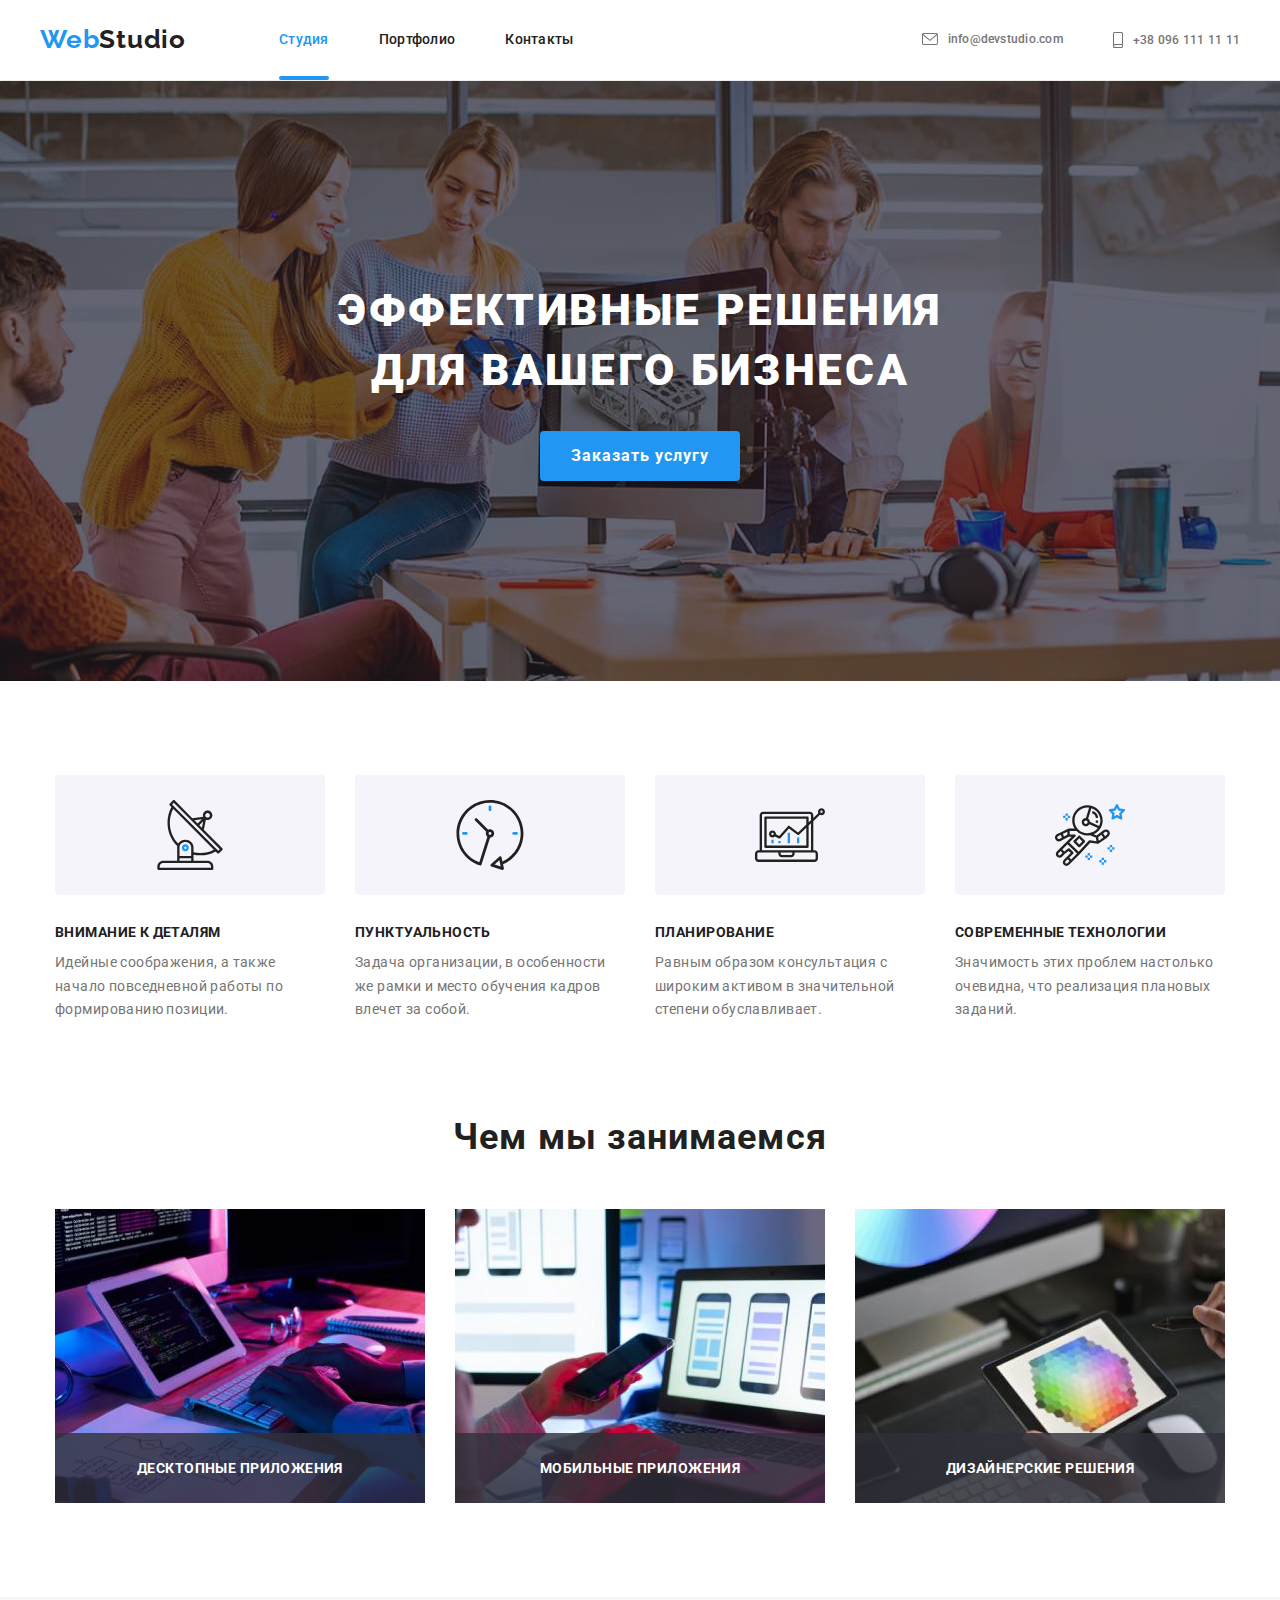
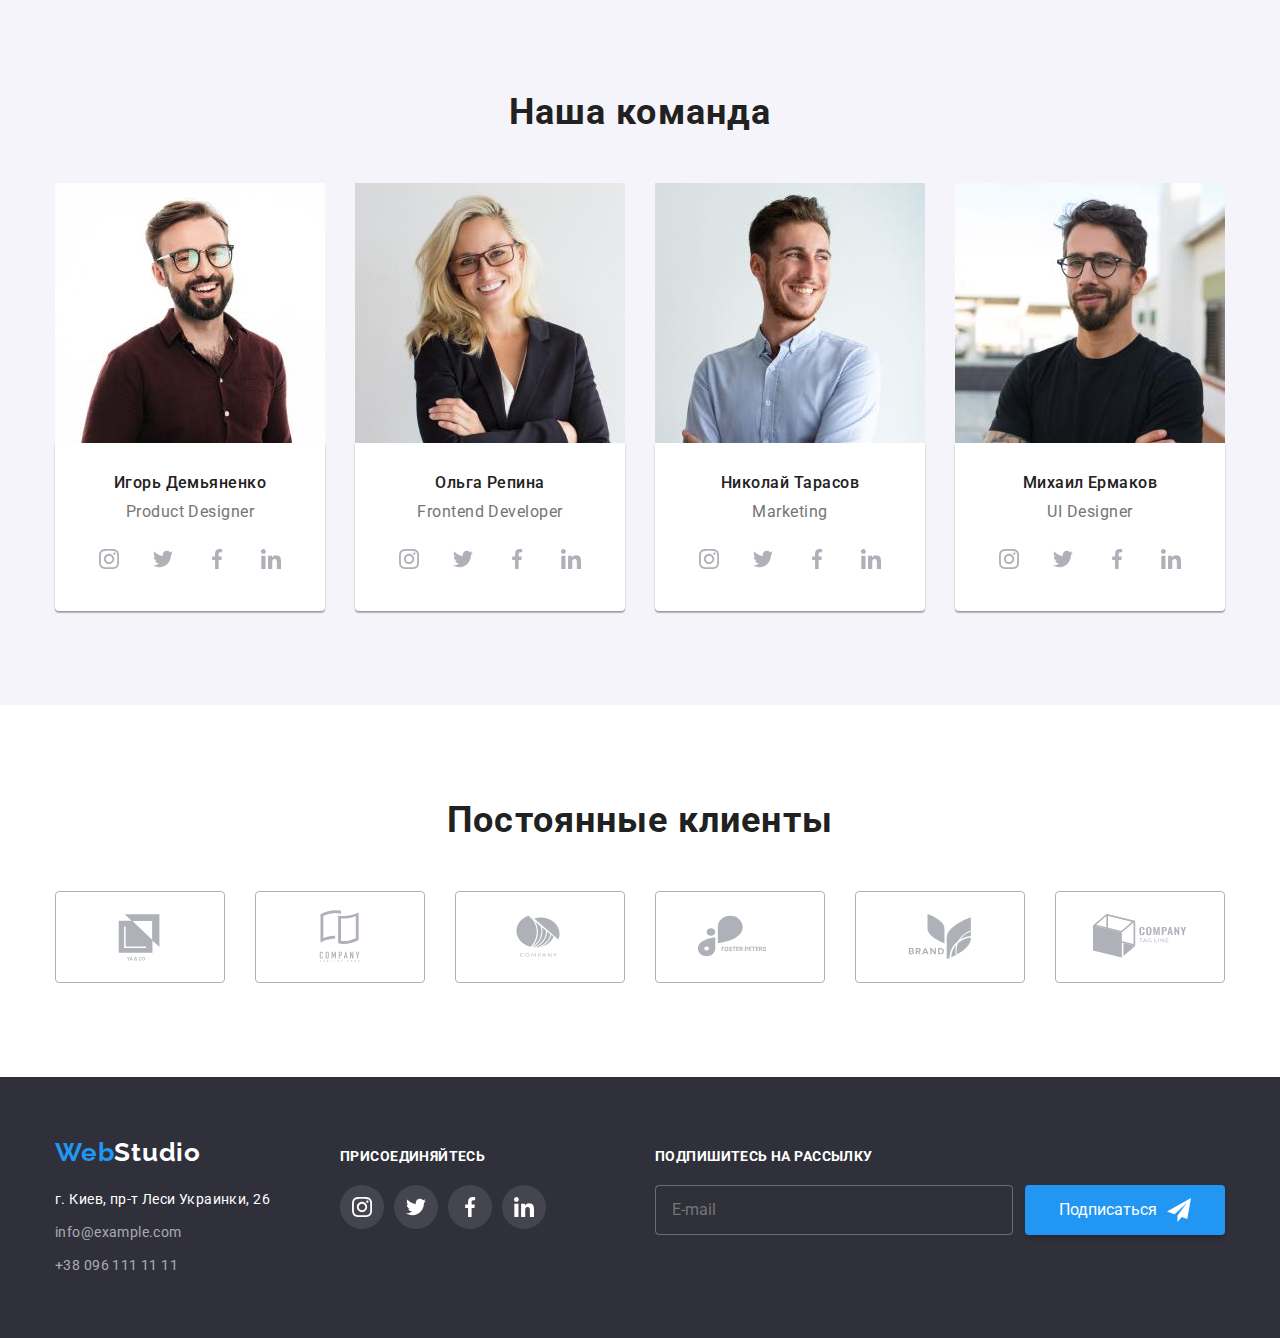
==== commit 4e677233: "мобильное меню 90 проц" ====
--- a/index.html
+++ b/index.html
@@ -4,7 +4,7 @@
     <meta charset="UTF-8">
     <meta http-equiv="X-UA-Compatible" content="IE=edge">
     <meta name="viewport" content="width=device-width, initial-scale=1.0">
-    <title>Document</title> 
+    <title>WebStudio</title> 
     <link rel="preconnect" href="https://fonts.googleapis.com">
     <link rel="preconnect" href="https://fonts.gstatic.com" crossorigin>
     <link href="https://fonts.googleapis.com/css2?family=Raleway:wght@700&family=Roboto:wght@400;500;700;900&display=swap"
@@ -26,7 +26,7 @@
        </a>
         
         <button type="button" class="button__open" >
-          <svg class="" width="16" height="16">
+          <svg class="" width="40" height="40">
             <use href="./images/icons.svg#icon-burger_menu">
         
             </use>
@@ -63,20 +63,28 @@
                     <use href="./images/icons.svg#icon-smartphone"></use>
                   </svg>
                   +38 096 111 11 11</a>
+              </li>              
+            </ul>
+
+            <ul class="mobile__social">
+              <li class="mobile-social__item">
+                <a href="" class="mobile-social__link"> Instagram</a>
+              </li>
+              <li class="mobile-social__item">
+                <a href="" class="mobile-social__link">Twitter</a>
+              </li>
+              <li class="mobile-social__item">
+                <a href="" class="mobile-social__link">Facebook</a>
+              </li>
+              <li class="mobile-social__item">
+                <a href="" class="mobile-social__link">LinkedIn</a>
               </li>
               
-              
-            </ul>
-            <ul class="mobile__social">
-              <li>Instagram</li>
-              <li>Twitter</li>
-              <li>Facebook</li>
-              <li>LinkedIn</li>
             </ul>
           </div>
           
           <button type="button" class="button__close">
-            <svg class="" width="20" height="20">
+            <svg class="" width="40" height="40">
               <use href="./images/icons.svg#icon-close">
           
               </use>
--- a/css/main.min.css
+++ b/css/main.min.css
@@ -1,2 +1,2 @@
-:root{--main-title-color: #212121;--second-title-color: #ffffff;--main-text-color: #757575;--accent-color: #2196f3;--first-contacts-color: #757575;--second-contacts-color: rgba(255, 255, 255, 0.6);--third-contacts-color: #ffffff;--timing-function: cubic-bezier(0.4, 0, 0.2, 1)}.visually__hidden{position:absolute;width:1px;height:1px;margin:-1px;padding:0;overflow:hidden;border:0;clip:rect(0 0 0 0)}body{font-family:Roboto, sans-serif}a{text-decoration:none}h1,h2,h3,p,ul{margin:0}ul{padding:0;list-style:none}img{display:block;max-width:100%;height:auto}.block{display:block}section{display:none}header{display:none}footer{display:none}.container{width:100%;padding-left:15px;padding-right:15px;margin:0 auto}@media screen and (min-width: 480px){.container{width:480px}}@media screen and (min-width: 768px){.container{width:768px}}@media screen and (min-width: 1200px){.container{width:1200px}}.hero__button{cursor:pointer;font-family:inherit;font-weight:700;font-size:16px;line-height:1.87;letter-spacing:0.06em;background-color:var(--accent-color);color:var(--second-title-color);min-width:200px;min-height:50px;box-shadow:0px 4px 4px rgba(0,0,0,0.15);border-radius:4px;border:transparent;transition:background-color 250ms var(--timing-function)}.hero__button:hover,.hero__button:focus{background-color:#188ce8}.backdrop{padding:15px;width:100vw;height:100vh;background-color:rgba(0,0,0,0.2);position:fixed;top:0;transition:opacity 500ms var(--timing-function),visibility 500ms var(--timing-function)}.backdrop.is-hidden .modal{transform:scale(1.5);transition:transform 500ms}@media screen and (min-width: 1200px){.backdrop{padding:0}}.modal{width:100%;height:100%;background-color:var(--second-title-color);border-radius:4px;position:relative;padding:40px;transition:transform 500ms var(--timing-function)}@media screen and (min-width: 480px){.modal{width:450px;position:absolute;top:50%;left:50%;transform:scale(1);transform:translate(-50%, -50%)}}@media screen and (min-width: 768px){.modal{height:609px}}@media screen and (min-width: 1200px){.modal{width:528px;height:581px}}.modal__close{cursor:pointer;width:30px;height:30px;background-color:transparent;border:1px solid rgba(0,0,0,0.1);border-radius:50%;position:absolute;top:8px;right:8px;display:flex;align-items:center;justify-content:center}.modal__close:hover,.modal__close:focus{fill:#2196f3;transition:fill 250ms cubic-bezier(0.4, 0, 0.2, 1)}.is-hidden{visibility:hidden;opacity:0;pointer-events:none}.modal__title{font-weight:bold;font-size:20px;line-height:1.15;text-align:center;letter-spacing:0.03em;color:var(--main-title-color);margin-bottom:12px}.modal__field{margin-bottom:10px}.modal__comment{margin-bottom:20px}.input__wrap{position:relative}.input__icon{position:absolute;left:12px;top:50%;transform:translateY(-50%);transition:fill 250ms var(--timing-function)}.input__date{cursor:pointer;width:100%;height:40px;border:1px solid rgba(33,33,33,0.2);border-radius:4px;padding-left:42px;padding-right:10px;color:var(--main-text-color);outline:none;transition:border-color 250ms var(--timing-function)}.input__date:focus{border-color:var(--accent-color)}.input__date:focus+.input__icon{fill:var(--accent-color)}.modal__thumb{display:block;width:100%;height:120px;border:1px solid rgba(33,33,33,0.2);border-radius:4px;resize:none;padding:12px 16px}.modal__thumb::placeholder{font-size:12px;line-height:1.17;letter-spacing:0.01em;color:rgba(117,117,117,0.5)}.modal__thumb:focus{border-color:var(--accent-color)}.modal__text{font-weight:normal;font-size:12px;line-height:1.17;letter-spacing:0.01em;color:var(--main-text-color);display:block;margin-bottom:4px}.check__text{align-items:center;justify-content:center;font-size:14px;line-height:1.71;letter-spacing:0.03em;color:var(--first-contacts-color);display:flex;margin-bottom:30px}.check__item{width:16px;height:15px;border:2px solid #212121;border-radius:2px;margin-right:8px;display:flex;align-items:center;justify-content:center;transition:background-color 250ms var(--timing-function),border 250ms var(--timing-function)}.check__icon{fill:#ffffff}.policy__text,.policy__link{font-size:12px;line-height:1.71;letter-spacing:0.03em;color:var(--main-text-color)}@media screen and (min-width: 1200px){.policy__text,.policy__link{font-size:14px}}.policy__link{text-decoration-line:underline;color:#2196f3}.modal__check:checked+.check__text .check__item{background-color:var(--accent-color);border:none}.modal__check:checked+.check__text:focus{accent-color:var(--accent-color);border:none}.modal__button{display:block;margin:0 auto;cursor:pointer;font-family:inherit;font-weight:700;font-size:16px;line-height:1.87;letter-spacing:0.06em;background-color:var(--accent-color);color:var(--second-title-color);min-width:200px;min-height:50px;box-shadow:0px 4px 4px rgba(0,0,0,0.15);border-radius:4px;border:transparent;transition:background-color 250ms var(--timing-function)}.modal__button:hover,.modal__button:focus{background-color:#188ce8}.section{padding-top:60px;padding-bottom:60px}@media screen and (min-width: 1200px){.section{padding-top:94px;padding-bottom:94px}}.section__title{text-align:center;margin-bottom:30px;font-weight:700;font-size:36px;line-height:1.17;letter-spacing:0.03em;color:var(--main-title-color)}@media screen and (min-width: 1200px){.section__title{margin-bottom:50px}}.header{border-bottom:1px solid #ececec}.logo{font-family:Raleway;font-weight:700;font-size:26px;line-height:1.19;letter-spacing:0.03em;color:#2196f3}@media screen and (min-width: 768px){.logo{margin-right:88px;padding-top:26px}}@media screen and (min-width: 1200px){.logo{margin-right:93px;padding-top:24px}}.logo__dark{color:#212121}@media screen and (min-width: 768px){.nav__list{display:flex}.nav__list .nav__item:not(:last-child){margin-right:50px}}.nav__link{position:relative;font-weight:500;font-size:40px;line-height:1.18;letter-spacing:0.02em;color:var(--main-title-color);transition:color 250ms var(--timing-function)}.nav__link:hover,.nav__link:focus{color:var(--accent-color)}.nav__link:hover::after,.nav__link:focus::after{opacity:1}@media screen and (min-width: 768px){.nav__link{display:block;padding-top:32px;padding-bottom:32px;font-size:14px;line-height:1.14}.nav__link.nav__link--current::after{content:'';position:absolute;display:block;width:100%;height:4px;bottom:0;border-radius:2px;background-color:var(--accent-color)}.nav__link.nav__link--current{color:var(--accent-color);position:relative}}@media screen and (max-width: 767px){.nav__item:not(:last-child){flex-direction:column;margin-bottom:32px}}.navigation{display:flex;align-items:center}.header__container{display:flex;justify-content:space-between}@media screen and (min-width: 768px){.header__container{justify-content:flex-start}}@media screen and (min-width: 768px){.contacts .contacts__item:not(:last-child){margin-bottom:10px}}@media screen and (min-width: 1200px){.contacts{display:flex;margin-left:auto}.contacts .contacts__item:not(:last-child){margin-bottom:0;margin-right:50px}}.contacts__link{display:flex;align-items:center;font-weight:500;font-size:34px;line-height:1.18;letter-spacing:0.02em;color:var(--first-contacts-color);transition:color 250ms var(--timing-function)}.contacts__link:hover,.contacts__link:focus{color:var(--accent-color)}@media screen and (min-width: 768px){.contacts__link{font-size:12px;line-height:1.17}}@media screen and (min-width: 1200px){.contacts__link{padding-top:32px;padding-bottom:32px}}.contacts__icon{display:none}@media screen and (min-width: 768px){.contacts__icon{display:initial;margin-right:10px;fill:currentColor}}@media screen and (max-width: 767px){.mobile__menu{position:fixed;top:0;left:0;display:flex;flex-direction:column;justify-content:space-between;width:100%;height:100%;padding:48px 40px;background:#ffffff;transform:translateX(100%);transition:transform 250ms var(--timing-function)}}@media screen and (min-width: 768px){.mobile__menu{display:flex;width:100%;justify-content:space-between}}.mobile__menu.is-open{transform:translateX(0)}@media screen and (min-width: 768px){.mobile__thumb{padding-top:21px;padding-bottom:21px}}@media screen and (min-width: 1200px){.mobile__thumb{padding-top:0px;padding-bottom:0px}}.mobile__social{display:flex;font-size:18px;line-height:1.22;letter-spacing:0.02em;color:var(--accent-color)}@media screen and (min-width: 768px){.mobile__social{display:none}}@media screen and (min-width: 768px){.button__open{display:none}}.button__close{position:absolute;top:21px;right:25px}@media screen and (min-width: 768px){.button__close{display:none}}.hero{max-width:1600px;margin-left:auto;margin-right:auto;padding:118px 0;background-color:#2f303a;background-image:linear-gradient(rgba(47,48,58,0.4), rgba(47,48,58,0.4)),url(../images/hero-mob-1x-min.jpg);text-align:center;background-repeat:no-repeat;background-position:center;background-size:cover}@media (min-device-pixel-ratio: 2), (min-resolution: 192dpi), (min-resolution: 2dppx){.hero{background-image:linear-gradient(rgba(47,48,58,0.4), rgba(47,48,58,0.4)),url(../images/hero-mob-2x-min.jpg)}}@media screen and (min-width: 768px){.hero{background-image:linear-gradient(rgba(47,48,58,0.4), rgba(47,48,58,0.4)),url(../images/hero-tablet-1x-min.jpg)}}@media screen and (min-width: 768px) and (min-device-pixel-ratio: 2), screen and (min-width: 768px) and (min-resolution: 192dpi), screen and (min-width: 768px) and (min-resolution: 2dppx){.hero{background-image:linear-gradient(rgba(47,48,58,0.4), rgba(47,48,58,0.4)),url(../images/hero-tablet-2x-min.jpg)}}@media screen and (min-width: 1200px){.hero{padding:200px 0;background-image:linear-gradient(rgba(47,48,58,0.4), rgba(47,48,58,0.4)),url(../images/hero-background.jpg)}}@media screen and (min-width: 1200px) and (min-device-pixel-ratio: 2), screen and (min-width: 1200px) and (min-resolution: 192dpi), screen and (min-width: 1200px) and (min-resolution: 2dppx){.hero{background-image:linear-gradient(rgba(47,48,58,0.4), rgba(47,48,58,0.4)),url(../images/hero-background-2x-min.jpg)}}.hero__title{margin-bottom:30px;margin-left:auto;margin-right:auto;font-weight:900;font-size:26px;line-height:1.62;letter-spacing:0.06em;text-transform:uppercase;color:var(--second-title-color)}@media screen and (min-width: 1200px){.hero__title{font-size:44px;line-height:1.36}}@media screen and (min-width: 768px){.features{display:flex;flex-wrap:wrap;margin:-15px}}@media screen and (min-width: 768px){.features__item{margin:15px;flex-basis:calc((100% - 60px) / 2)}}@media screen and (min-width: 1200px){.features__item{flex-basis:calc((100% - 120px) / 4)}}@media screen and (max-width: 767px){.features__item:not(:last-child){margin-bottom:30px}}.features__box{display:flex;width:100%;height:120px;background-color:#f5f4fa;justify-content:center;align-items:center;border-radius:4px;margin-bottom:30px}.features__title{font-weight:700;font-size:14px;line-height:1.14;letter-spacing:0.03em;text-transform:uppercase;color:var(--main-title-color);margin-bottom:10px}@media screen and (max-width: 1199px){.features__title{text-align:center}}.features__text{font-size:14px;line-height:1.71;letter-spacing:0.03em;color:var(--main-text-color)}.section--no-padding-top{padding-top:0}.section--desctop-only{display:none}@media screen and (min-width: 1200px){.section--desctop-only{display:block}}.works{display:flex}.works__item{position:relative}.works__item:not(:last-child){margin-right:30px}.works__item>.works__text{position:absolute;display:flex;align-items:center;justify-content:center;bottom:0;height:70px;width:100%;font-family:Roboto;font-weight:700;font-size:14px;line-height:16px;letter-spacing:0.03em;text-transform:uppercase;background-color:rgba(47,48,58,0.8);color:var(--second-title-color)}.section--team-background{background-color:#f5f4fa}@media screen and (min-width: 768px){.team{display:flex;flex-wrap:wrap;margin:-15px}}@media screen and (min-width: 768px){.team__item{margin:15px;flex-basis:calc((100% - 60px) / 2)}}@media screen and (min-width: 1200px){.team__item{flex-basis:calc((100% - 120px) / 4)}}@media screen and (max-width: 767px){.team__item:not(:last-child){margin-bottom:30px}}.team__title{margin-bottom:10px;font-weight:500;font-size:16px;line-height:1.19;letter-spacing:0.03em;color:var(--main-title-color)}.team__text{font-size:16px;line-height:1.19;letter-spacing:0.03em;color:var(--main-text-color);margin-bottom:16px}.team__thumb{padding-top:30px;padding-bottom:30px;text-align:center;background:#ffffff;box-shadow:0px 1px 3px rgba(0,0,0,0.12),0px 1px 1px rgba(0,0,0,0.14),0px 2px 1px rgba(0,0,0,0.2);border-radius:0px 0px 4px 4px}.social{display:flex;justify-content:center}.social__item{width:44px;height:44px}.social__item+.social__item{margin-left:10px}.social__link{width:100%;height:100%;background-color:#ffffff;border-radius:50%;display:flex;align-items:center;justify-content:center;color:#afb1b8;transition:background-color 250ms var(--timing-function),color 250ms var(--timing-function)}.social__link:hover,.social__link:focus{background-color:var(--accent-color);color:#ffffff}.social__icon{fill:currentColor}.customers{display:flex;flex-wrap:wrap;margin:-15px}.customers__item{margin:15px;height:92px;flex-basis:calc((100% - 60px) / 2)}@media screen and (min-width: 768px){.customers__item{flex-basis:calc((100% - 90px) / 3)}}@media screen and (min-width: 1200px){.customers__item{flex-basis:calc((100% - 180px) / 6)}}.customers__link{width:100%;height:100%;border:1px solid #afb1b8;border-radius:4px;display:flex;align-items:center;justify-content:center;color:#afb1b8;transition:border-color 250ms var(--timing-function),color 250ms var(--timing-function)}.customers__link:hover,.customers__link:focus{border-color:var(--accent-color);color:var(--accent-color)}.customers__icon{fill:currentColor}.footer{background-color:#2f303a;padding:60px 0;text-align:center}@media screen and (min-width: 1200px){.footer{text-align:start}}.footer__address{margin-top:20px;font-style:normal}.footer__logo{font-family:Raleway;font-weight:700;font-size:26px;line-height:1.19;letter-spacing:0.03em;color:#2196f3}.footer__logostudio{color:#ffffff}.footer__map{font-size:14px;line-height:1.71;letter-spacing:0.03em;color:var(--third-contacts-color)}.footer__mail{font-size:14px;line-height:1.71;letter-spacing:0.03em;color:var(--second-contacts-color)}.footer__tel{font-size:14px;line-height:1.71;letter-spacing:0.03em;color:var(--second-contacts-color)}.footer__item:not(:last-child){margin-bottom:9px}@media screen and (min-width: 768px){.footer__container{align-items:baseline;flex-wrap:wrap;display:flex;justify-content:space-around}}@media screen and (min-width: 1200px){.footer__container{justify-content:flex-start}}.join__box{margin-top:60px}@media screen and (min-width: 768px){.join__box{margin-top:0}}@media screen and (min-width: 1200px){.join__box{margin-top:0;margin-left:70px}}.join__title{font-weight:700;font-size:14px;line-height:1.14;letter-spacing:0.03em;text-transform:uppercase;margin-bottom:20px;color:var(--second-title-color)}.join__list{display:flex;justify-content:center}.join__item{width:44px;height:44px}.join__item:not(:last-child){margin-right:10px}.join__link{width:100%;height:100%;background-color:rgba(255,255,255,0.1);border-radius:50%;display:flex;align-items:center;justify-content:center;color:#afb1b8;transition:background-color 250ms var(--timing-function)}.join__link:hover,.join__link:focus{background-color:var(--accent-color)}.join__icon{fill:var(--second-title-color)}.online{margin-top:60px}@media screen and (min-width: 1200px){.online{margin-top:0;margin-left:auto}}@media screen and (min-width: 1200px){.online__signup{display:flex;justify-content:space-between;align-items:center;margin-left:auto}}.online__input{width:100%;height:50px;border:1px solid rgba(255,255,255,0.3);border-radius:4px;background-color:inherit;padding:15px 16px;color:#ffffff}@media screen and (min-width: 1200px){.online__input{width:358px;margin-right:12px}}.online__button{cursor:pointer;border:transparent;justify-content:center;align-items:center;width:200px;height:50px;margin-top:20px;background:#2196f3;box-shadow:0px 4px 4px rgba(0,0,0,0.15);border-radius:4px;font-size:16px;line-height:1.87;color:#ffffff}@media screen and (min-width: 1200px){.online__button{display:flex;margin-top:0}}.button__icon{margin-left:10px;fill:#ffffff}.filter{display:flex;flex-wrap:wrap;margin-bottom:50px}.filter .filter__item:not(:last-child){margin-right:8px}@media screen and (min-width: 768px){.filter{justify-content:center}}.filter__button{cursor:pointer;font-family:inherit;font-weight:500;font-size:16px;line-height:1.62;letter-spacing:0.03em;color:var(--main-title-color);background:#f5f4fa;border-radius:4px;min-width:73px;padding:6px 22px 6px 22px;border:2px solid transparent;transition:background-color 250ms var(--timing-function),color 250ms var(--timing-function),box-shadow 250ms var(--timing-function)}.filter__button:hover,.filter__button:focus{box-shadow:0px 3px 1px rgba(0,0,0,0.1),0px 1px 2px rgba(0,0,0,0.08),0px 2px 2px rgba(0,0,0,0.12);color:#ffffff;background-color:var(--accent-color)}@media screen and (min-width: 768px){.offers{display:flex;flex-wrap:wrap;margin:-15px}}.offers__title{font-weight:700;font-size:18px;line-height:2;letter-spacing:0.06em;color:var(--main-title-color)}.offers__text{font-size:16px;line-height:1.87;letter-spacing:0.03em;color:var(--main-text-color)}@media screen and (min-width: 768px){.offers__item{margin:15px;flex-basis:calc((100% - 60px) / 2)}}@media screen and (min-width: 1200px){.offers__item{flex-basis:calc(100% / 3 - 30px)}}@media screen and (max-width: 767px){.offers__item:not(:last-child){margin-bottom:30px}}.offers__link{display:block;transition:box-shadow 250ms var(--timing-function)}.offers__link:hover .popup__text,.offers__link:focus .popup__text{transform:translateY(0)}.offers__link:hover,.offers__link:focus{box-shadow:0px 1px 1px rgba(0,0,0,0.12),0px 4px 4px rgba(0,0,0,0.06),1px 4px 6px rgba(0,0,0,0.16)}@media screen and (min-width: 768px){.offers__link{display:flex;flex-direction:column;height:100%}}.offers__bottom{padding:20px 24px;border:1px solid #eeeeee;border-top:none}@media screen and (min-width: 768px){.offers__bottom{flex-grow:1}}.popup__block{position:relative;overflow:hidden}.popup__text{width:100%;height:100%;position:absolute;top:0;left:0;padding:63px 24px;background-color:rgba(33,150,243,0.9);font-family:Roboto;font-size:18px;line-height:1.56;letter-spacing:0.03em;color:var(--second-title-color);transform:translateY(100%);transition:transform 250ms var(--timing-function)}
+:root{--main-title-color: #212121;--second-title-color: #ffffff;--main-text-color: #757575;--accent-color: #2196f3;--first-contacts-color: #757575;--second-contacts-color: rgba(255, 255, 255, 0.6);--third-contacts-color: #ffffff;--timing-function: cubic-bezier(0.4, 0, 0.2, 1)}.visually__hidden{position:absolute;width:1px;height:1px;margin:-1px;padding:0;overflow:hidden;border:0;clip:rect(0 0 0 0)}body{font-family:Roboto, sans-serif}a{text-decoration:none}h1,h2,h3,p,ul{margin:0}ul{padding:0;list-style:none}img{display:block;max-width:100%;height:auto}.block{display:block}section{display:none}header{display:none}footer{display:none}.container{width:100%;padding-left:15px;padding-right:15px;margin:0 auto}@media screen and (min-width: 480px){.container{width:480px}}@media screen and (min-width: 768px){.container{width:768px}}@media screen and (min-width: 1200px){.container{width:1200px}}.hero__button{cursor:pointer;font-family:inherit;font-weight:700;font-size:16px;line-height:1.87;letter-spacing:0.06em;background-color:var(--accent-color);color:var(--second-title-color);min-width:200px;min-height:50px;box-shadow:0px 4px 4px rgba(0,0,0,0.15);border-radius:4px;border:transparent;transition:background-color 250ms var(--timing-function)}.hero__button:hover,.hero__button:focus{background-color:#188ce8}.backdrop{padding:15px;width:100vw;height:100vh;background-color:rgba(0,0,0,0.2);position:fixed;top:0;transition:opacity 500ms var(--timing-function),visibility 500ms var(--timing-function)}.backdrop.is-hidden .modal{transform:scale(1.5);transition:transform 500ms}@media screen and (min-width: 1200px){.backdrop{padding:0}}.modal{width:100%;height:100%;background-color:var(--second-title-color);border-radius:4px;position:relative;padding:40px;transition:transform 500ms var(--timing-function)}@media screen and (min-width: 480px){.modal{width:450px;position:absolute;top:50%;left:50%;transform:scale(1);transform:translate(-50%, -50%)}}@media screen and (min-width: 768px){.modal{height:609px}}@media screen and (min-width: 1200px){.modal{width:528px;height:581px}}.modal__close{cursor:pointer;width:30px;height:30px;background-color:transparent;border:1px solid rgba(0,0,0,0.1);border-radius:50%;position:absolute;top:8px;right:8px;display:flex;align-items:center;justify-content:center}.modal__close:hover,.modal__close:focus{fill:#2196f3;transition:fill 250ms cubic-bezier(0.4, 0, 0.2, 1)}.is-hidden{visibility:hidden;opacity:0;pointer-events:none}.modal__title{font-weight:bold;font-size:20px;line-height:1.15;text-align:center;letter-spacing:0.03em;color:var(--main-title-color);margin-bottom:12px}.modal__field{margin-bottom:10px}.modal__comment{margin-bottom:20px}.input__wrap{position:relative}.input__icon{position:absolute;left:12px;top:50%;transform:translateY(-50%);transition:fill 250ms var(--timing-function)}.input__date{cursor:pointer;width:100%;height:40px;border:1px solid rgba(33,33,33,0.2);border-radius:4px;padding-left:42px;padding-right:10px;color:var(--main-text-color);outline:none;transition:border-color 250ms var(--timing-function)}.input__date:focus{border-color:var(--accent-color)}.input__date:focus+.input__icon{fill:var(--accent-color)}.modal__thumb{display:block;width:100%;height:120px;border:1px solid rgba(33,33,33,0.2);border-radius:4px;resize:none;padding:12px 16px}.modal__thumb::placeholder{font-size:12px;line-height:1.17;letter-spacing:0.01em;color:rgba(117,117,117,0.5)}.modal__thumb:focus{border-color:var(--accent-color)}.modal__text{font-weight:normal;font-size:12px;line-height:1.17;letter-spacing:0.01em;color:var(--main-text-color);display:block;margin-bottom:4px}.check__text{align-items:center;justify-content:center;font-size:14px;line-height:1.71;letter-spacing:0.03em;color:var(--first-contacts-color);display:flex;margin-bottom:30px}.check__item{width:16px;height:15px;border:2px solid #212121;border-radius:2px;margin-right:8px;display:flex;align-items:center;justify-content:center;transition:background-color 250ms var(--timing-function),border 250ms var(--timing-function)}.check__icon{fill:#ffffff}.policy__text,.policy__link{font-size:12px;line-height:1.71;letter-spacing:0.03em;color:var(--main-text-color)}@media screen and (min-width: 1200px){.policy__text,.policy__link{font-size:14px}}.policy__link{text-decoration-line:underline;color:#2196f3}.modal__check:checked+.check__text .check__item{background-color:var(--accent-color);border:none}.modal__check:checked+.check__text:focus{accent-color:var(--accent-color);border:none}.modal__button{display:block;margin:0 auto;cursor:pointer;font-family:inherit;font-weight:700;font-size:16px;line-height:1.87;letter-spacing:0.06em;background-color:var(--accent-color);color:var(--second-title-color);min-width:200px;min-height:50px;box-shadow:0px 4px 4px rgba(0,0,0,0.15);border-radius:4px;border:transparent;transition:background-color 250ms var(--timing-function)}.modal__button:hover,.modal__button:focus{background-color:#188ce8}.section{padding-top:60px;padding-bottom:60px}@media screen and (min-width: 1200px){.section{padding-top:94px;padding-bottom:94px}}.section__title{text-align:center;margin-bottom:30px;font-weight:700;font-size:36px;line-height:1.17;letter-spacing:0.03em;color:var(--main-title-color)}@media screen and (min-width: 1200px){.section__title{margin-bottom:50px}}.header{border-bottom:1px solid #ececec}.logo{font-family:Raleway;font-weight:700;font-size:26px;line-height:1.19;letter-spacing:0.03em;color:#2196f3}@media screen and (min-width: 768px){.logo{margin-right:88px;padding-top:26px}}@media screen and (min-width: 1200px){.logo{margin-right:93px;padding-top:24px}}.logo__dark{color:#212121}@media screen and (min-width: 768px){.nav__list{display:flex}.nav__list .nav__item:not(:last-child){margin-right:50px}}.nav__link{position:relative;font-weight:500;font-size:40px;line-height:1.18;letter-spacing:0.02em;color:var(--main-title-color);transition:color 250ms var(--timing-function)}.nav__link:hover,.nav__link:focus{color:var(--accent-color)}.nav__link:hover::after,.nav__link:focus::after{opacity:1}@media screen and (min-width: 768px){.nav__link{display:block;padding-top:32px;padding-bottom:32px;font-size:14px;line-height:1.14}.nav__link.nav__link--current::after{content:'';position:absolute;display:block;width:100%;height:4px;bottom:0;border-radius:2px;background-color:var(--accent-color)}.nav__link.nav__link--current{color:var(--accent-color);position:relative}}@media screen and (max-width: 767px){.nav__item:not(:last-child){flex-direction:column;margin-bottom:32px}}.navigation{display:flex;align-items:center}.header__container{display:flex;justify-content:space-between;padding:16px 0}@media screen and (min-width: 768px){.header__container{justify-content:flex-start;padding:0}}.contacts{display:flex;flex-direction:column-reverse}.contacts .contacts__item:not(:first-child){margin-bottom:32px}@media screen and (min-width: 768px){.contacts{flex-direction:column}.contacts .contacts__item:not(:first-child){margin-bottom:0}.contacts .contacts__item:not(:last-child){margin-bottom:10px}}@media screen and (min-width: 1200px){.contacts{display:flex;flex-direction:row;margin-left:auto}.contacts .contacts__item:not(:last-child){margin-bottom:0;margin-right:50px}}.contacts__link{display:flex;align-items:center;font-weight:500;font-size:34px;line-height:1.18;letter-spacing:0.02em;color:var(--first-contacts-color);transition:color 250ms var(--timing-function)}.contacts__link:hover,.contacts__link:focus{color:var(--accent-color)}@media screen and (min-width: 768px){.contacts__link{font-size:12px;line-height:1.17}}@media screen and (min-width: 1200px){.contacts__link{padding-top:32px;padding-bottom:32px}}.contacts__icon{display:none}@media screen and (min-width: 768px){.contacts__icon{display:initial;margin-right:10px;fill:currentColor}}@media screen and (max-width: 767px){.mobile__menu{position:fixed;top:0;left:0;display:flex;flex-direction:column;justify-content:space-between;width:100%;height:100%;padding:48px 40px;background:#ffffff;transform:translateX(100%);transition:transform 250ms var(--timing-function)}}@media screen and (min-width: 768px){.mobile__menu{display:flex;width:100%;justify-content:space-between}}.mobile__menu.is-open{transform:translateX(0)}@media screen and (min-width: 768px){.mobile__thumb{padding-top:21px;padding-bottom:21px}}@media screen and (min-width: 1200px){.mobile__thumb{padding-top:0px;padding-bottom:0px}}.mobile__social{display:flex;font-size:18px;line-height:1.22;letter-spacing:0.02em;color:var(--accent-color);margin-top:64px}@media screen and (min-width: 768px){.mobile__social{display:none}}.mobile-social__item{padding-left:10px;padding-right:10px}.mobile-social__item:not(:last-child){border-right:1px solid rgba(33,33,33,0.2)}.mobile-social__link{font-weight:500;font-size:18px;line-height:1.22;letter-spacing:0.02em;color:var(--accent-color)}.button__open,.button__close{position:absolute;top:10px;right:15px;background-color:transparent;border:none}.button__open:hover,.button__open:focus,.button__open:active,.button__close:hover,.button__close:focus,.button__close:active{fill:var(--accent-color)}@media screen and (min-width: 780px){.button__open,.button__close{display:none}}.hero{max-width:1600px;margin-left:auto;margin-right:auto;padding:118px 0;background-color:#2f303a;background-image:linear-gradient(rgba(47,48,58,0.4), rgba(47,48,58,0.4)),url(../images/hero-mob-1x-min.jpg);text-align:center;background-repeat:no-repeat;background-position:center;background-size:cover}@media (min-device-pixel-ratio: 2), (min-resolution: 192dpi), (min-resolution: 2dppx){.hero{background-image:linear-gradient(rgba(47,48,58,0.4), rgba(47,48,58,0.4)),url(../images/hero-mob-2x-min.jpg)}}@media screen and (min-width: 768px){.hero{background-image:linear-gradient(rgba(47,48,58,0.4), rgba(47,48,58,0.4)),url(../images/hero-tablet-1x-min.jpg)}}@media screen and (min-width: 768px) and (min-device-pixel-ratio: 2), screen and (min-width: 768px) and (min-resolution: 192dpi), screen and (min-width: 768px) and (min-resolution: 2dppx){.hero{background-image:linear-gradient(rgba(47,48,58,0.4), rgba(47,48,58,0.4)),url(../images/hero-tablet-2x-min.jpg)}}@media screen and (min-width: 1200px){.hero{padding:200px 0;background-image:linear-gradient(rgba(47,48,58,0.4), rgba(47,48,58,0.4)),url(../images/hero-background.jpg)}}@media screen and (min-width: 1200px) and (min-device-pixel-ratio: 2), screen and (min-width: 1200px) and (min-resolution: 192dpi), screen and (min-width: 1200px) and (min-resolution: 2dppx){.hero{background-image:linear-gradient(rgba(47,48,58,0.4), rgba(47,48,58,0.4)),url(../images/hero-background-2x-min.jpg)}}.hero__title{margin-bottom:30px;margin-left:auto;margin-right:auto;font-weight:900;font-size:26px;line-height:1.62;letter-spacing:0.06em;text-transform:uppercase;color:var(--second-title-color)}@media screen and (min-width: 1200px){.hero__title{font-size:44px;line-height:1.36}}@media screen and (min-width: 768px){.features{display:flex;flex-wrap:wrap;margin:-15px}}@media screen and (min-width: 768px){.features__item{margin:15px;flex-basis:calc((100% - 60px) / 2)}}@media screen and (min-width: 1200px){.features__item{flex-basis:calc((100% - 120px) / 4)}}@media screen and (max-width: 767px){.features__item:not(:last-child){margin-bottom:30px}}.features__box{display:flex;width:100%;height:120px;background-color:#f5f4fa;justify-content:center;align-items:center;border-radius:4px;margin-bottom:30px}.features__title{font-weight:700;font-size:14px;line-height:1.14;letter-spacing:0.03em;text-transform:uppercase;color:var(--main-title-color);margin-bottom:10px}@media screen and (max-width: 1199px){.features__title{text-align:center}}.features__text{font-size:14px;line-height:1.71;letter-spacing:0.03em;color:var(--main-text-color)}.section--no-padding-top{padding-top:0}.section--desctop-only{display:none}@media screen and (min-width: 1200px){.section--desctop-only{display:block}}.works{display:flex}.works__item{position:relative}.works__item:not(:last-child){margin-right:30px}.works__item>.works__text{position:absolute;display:flex;align-items:center;justify-content:center;bottom:0;height:70px;width:100%;font-family:Roboto;font-weight:700;font-size:14px;line-height:16px;letter-spacing:0.03em;text-transform:uppercase;background-color:rgba(47,48,58,0.8);color:var(--second-title-color)}.section--team-background{background-color:#f5f4fa}@media screen and (min-width: 768px){.team{display:flex;flex-wrap:wrap;margin:-15px}}@media screen and (min-width: 768px){.team__item{margin:15px;flex-basis:calc((100% - 60px) / 2)}}@media screen and (min-width: 1200px){.team__item{flex-basis:calc((100% - 120px) / 4)}}@media screen and (max-width: 767px){.team__item:not(:last-child){margin-bottom:30px}}.team__title{margin-bottom:10px;font-weight:500;font-size:16px;line-height:1.19;letter-spacing:0.03em;color:var(--main-title-color)}.team__text{font-size:16px;line-height:1.19;letter-spacing:0.03em;color:var(--main-text-color);margin-bottom:16px}.team__thumb{padding-top:30px;padding-bottom:30px;text-align:center;background:#ffffff;box-shadow:0px 1px 3px rgba(0,0,0,0.12),0px 1px 1px rgba(0,0,0,0.14),0px 2px 1px rgba(0,0,0,0.2);border-radius:0px 0px 4px 4px}.social{display:flex;justify-content:center}.social__item{width:44px;height:44px}.social__item+.social__item{margin-left:10px}.social__link{width:100%;height:100%;background-color:#ffffff;border-radius:50%;display:flex;align-items:center;justify-content:center;color:#afb1b8;transition:background-color 250ms var(--timing-function),color 250ms var(--timing-function)}.social__link:hover,.social__link:focus{background-color:var(--accent-color);color:#ffffff}.social__icon{fill:currentColor}.customers{display:flex;flex-wrap:wrap;margin:-15px}.customers__item{margin:15px;height:92px;flex-basis:calc((100% - 60px) / 2)}@media screen and (min-width: 768px){.customers__item{flex-basis:calc((100% - 90px) / 3)}}@media screen and (min-width: 1200px){.customers__item{flex-basis:calc((100% - 180px) / 6)}}.customers__link{width:100%;height:100%;border:1px solid #afb1b8;border-radius:4px;display:flex;align-items:center;justify-content:center;color:#afb1b8;transition:border-color 250ms var(--timing-function),color 250ms var(--timing-function)}.customers__link:hover,.customers__link:focus{border-color:var(--accent-color);color:var(--accent-color)}.customers__icon{fill:currentColor}.footer{background-color:#2f303a;padding:60px 0;text-align:center}@media screen and (min-width: 1200px){.footer{text-align:start}}.footer__address{margin-top:20px;font-style:normal}.footer__logo{font-family:Raleway;font-weight:700;font-size:26px;line-height:1.19;letter-spacing:0.03em;color:#2196f3}.footer__logostudio{color:#ffffff}.footer__map{font-size:14px;line-height:1.71;letter-spacing:0.03em;color:var(--third-contacts-color)}.footer__mail{font-size:14px;line-height:1.71;letter-spacing:0.03em;color:var(--second-contacts-color)}.footer__tel{font-size:14px;line-height:1.71;letter-spacing:0.03em;color:var(--second-contacts-color)}.footer__item:not(:last-child){margin-bottom:9px}@media screen and (min-width: 768px){.footer__container{align-items:baseline;flex-wrap:wrap;display:flex;justify-content:space-around}}@media screen and (min-width: 1200px){.footer__container{justify-content:flex-start}}.join__box{margin-top:60px}@media screen and (min-width: 768px){.join__box{margin-top:0}}@media screen and (min-width: 1200px){.join__box{margin-top:0;margin-left:70px}}.join__title{font-weight:700;font-size:14px;line-height:1.14;letter-spacing:0.03em;text-transform:uppercase;margin-bottom:20px;color:var(--second-title-color)}.join__list{display:flex;justify-content:center}.join__item{width:44px;height:44px}.join__item:not(:last-child){margin-right:10px}.join__link{width:100%;height:100%;background-color:rgba(255,255,255,0.1);border-radius:50%;display:flex;align-items:center;justify-content:center;color:#afb1b8;transition:background-color 250ms var(--timing-function)}.join__link:hover,.join__link:focus{background-color:var(--accent-color)}.join__icon{fill:var(--second-title-color)}.online{margin-top:60px}@media screen and (min-width: 1200px){.online{margin-top:0;margin-left:auto}}@media screen and (min-width: 1200px){.online__signup{display:flex;justify-content:space-between;align-items:center;margin-left:auto}}.online__input{width:100%;height:50px;border:1px solid rgba(255,255,255,0.3);border-radius:4px;background-color:inherit;padding:15px 16px;color:#ffffff}@media screen and (min-width: 1200px){.online__input{width:358px;margin-right:12px}}.online__button{cursor:pointer;border:transparent;justify-content:center;align-items:center;width:200px;height:50px;margin-top:20px;background:#2196f3;box-shadow:0px 4px 4px rgba(0,0,0,0.15);border-radius:4px;font-size:16px;line-height:1.87;color:#ffffff}@media screen and (min-width: 1200px){.online__button{display:flex;margin-top:0}}.button__icon{margin-left:10px;fill:#ffffff}.filter{display:flex;flex-wrap:wrap;margin-bottom:50px}.filter .filter__item:not(:last-child){margin-right:8px}@media screen and (min-width: 768px){.filter{justify-content:center}}.filter__button{cursor:pointer;font-family:inherit;font-weight:500;font-size:16px;line-height:1.62;letter-spacing:0.03em;color:var(--main-title-color);background:#f5f4fa;border-radius:4px;min-width:73px;padding:6px 22px 6px 22px;border:2px solid transparent;transition:background-color 250ms var(--timing-function),color 250ms var(--timing-function),box-shadow 250ms var(--timing-function)}.filter__button:hover,.filter__button:focus{box-shadow:0px 3px 1px rgba(0,0,0,0.1),0px 1px 2px rgba(0,0,0,0.08),0px 2px 2px rgba(0,0,0,0.12);color:#ffffff;background-color:var(--accent-color)}@media screen and (min-width: 768px){.offers{display:flex;flex-wrap:wrap;margin:-15px}}.offers__title{font-weight:700;font-size:18px;line-height:2;letter-spacing:0.06em;color:var(--main-title-color)}.offers__text{font-size:16px;line-height:1.87;letter-spacing:0.03em;color:var(--main-text-color)}@media screen and (min-width: 768px){.offers__item{margin:15px;flex-basis:calc((100% - 60px) / 2)}}@media screen and (min-width: 1200px){.offers__item{flex-basis:calc(100% / 3 - 30px)}}@media screen and (max-width: 767px){.offers__item:not(:last-child){margin-bottom:30px}}.offers__link{display:block;transition:box-shadow 250ms var(--timing-function)}.offers__link:hover .popup__text,.offers__link:focus .popup__text{transform:translateY(0)}.offers__link:hover,.offers__link:focus{box-shadow:0px 1px 1px rgba(0,0,0,0.12),0px 4px 4px rgba(0,0,0,0.06),1px 4px 6px rgba(0,0,0,0.16)}@media screen and (min-width: 768px){.offers__link{display:flex;flex-direction:column;height:100%}}.offers__bottom{padding:20px 24px;border:1px solid #eeeeee;border-top:none}@media screen and (min-width: 768px){.offers__bottom{flex-grow:1}}.popup__block{position:relative;overflow:hidden}.popup__text{width:100%;height:100%;position:absolute;top:0;left:0;padding:63px 24px;background-color:rgba(33,150,243,0.9);font-family:Roboto;font-size:18px;line-height:1.56;letter-spacing:0.03em;color:var(--second-title-color);transform:translateY(100%);transition:transform 250ms var(--timing-function)}
 /*# sourceMappingURL=main.min.css.map */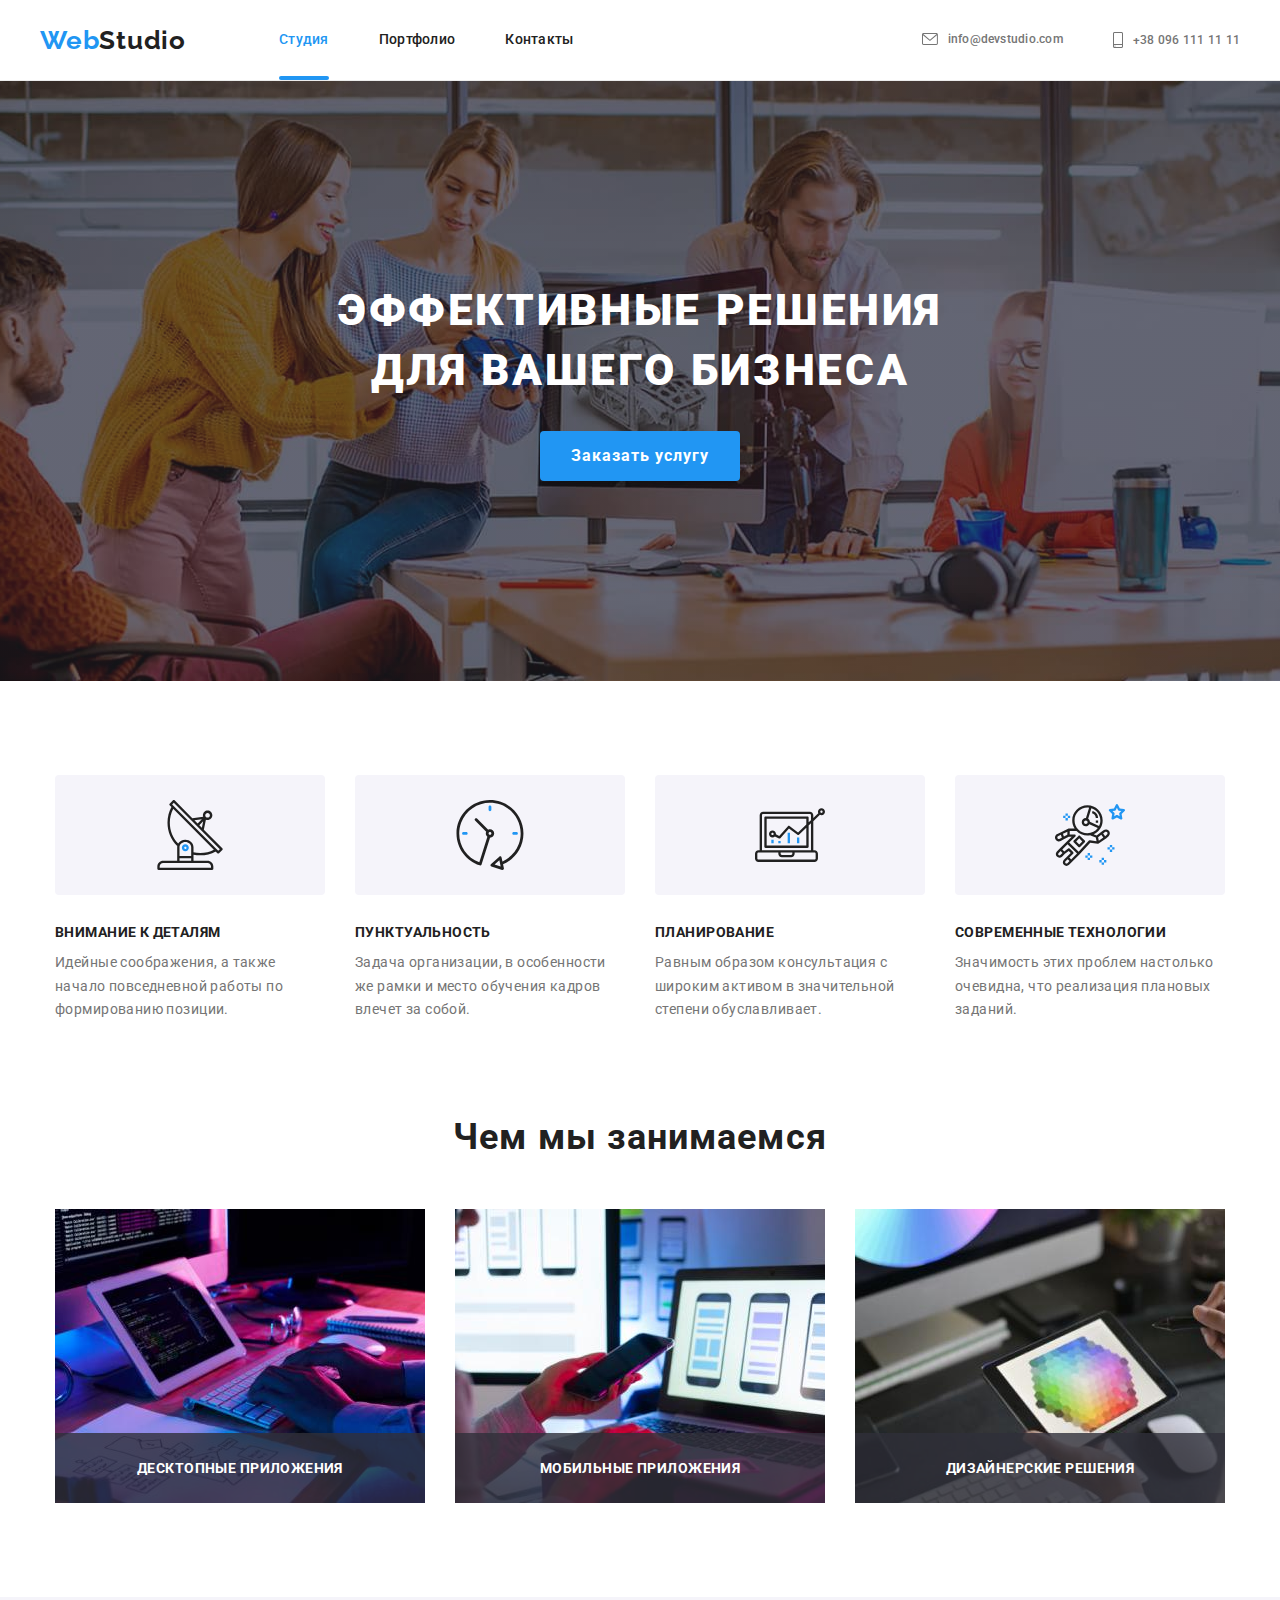
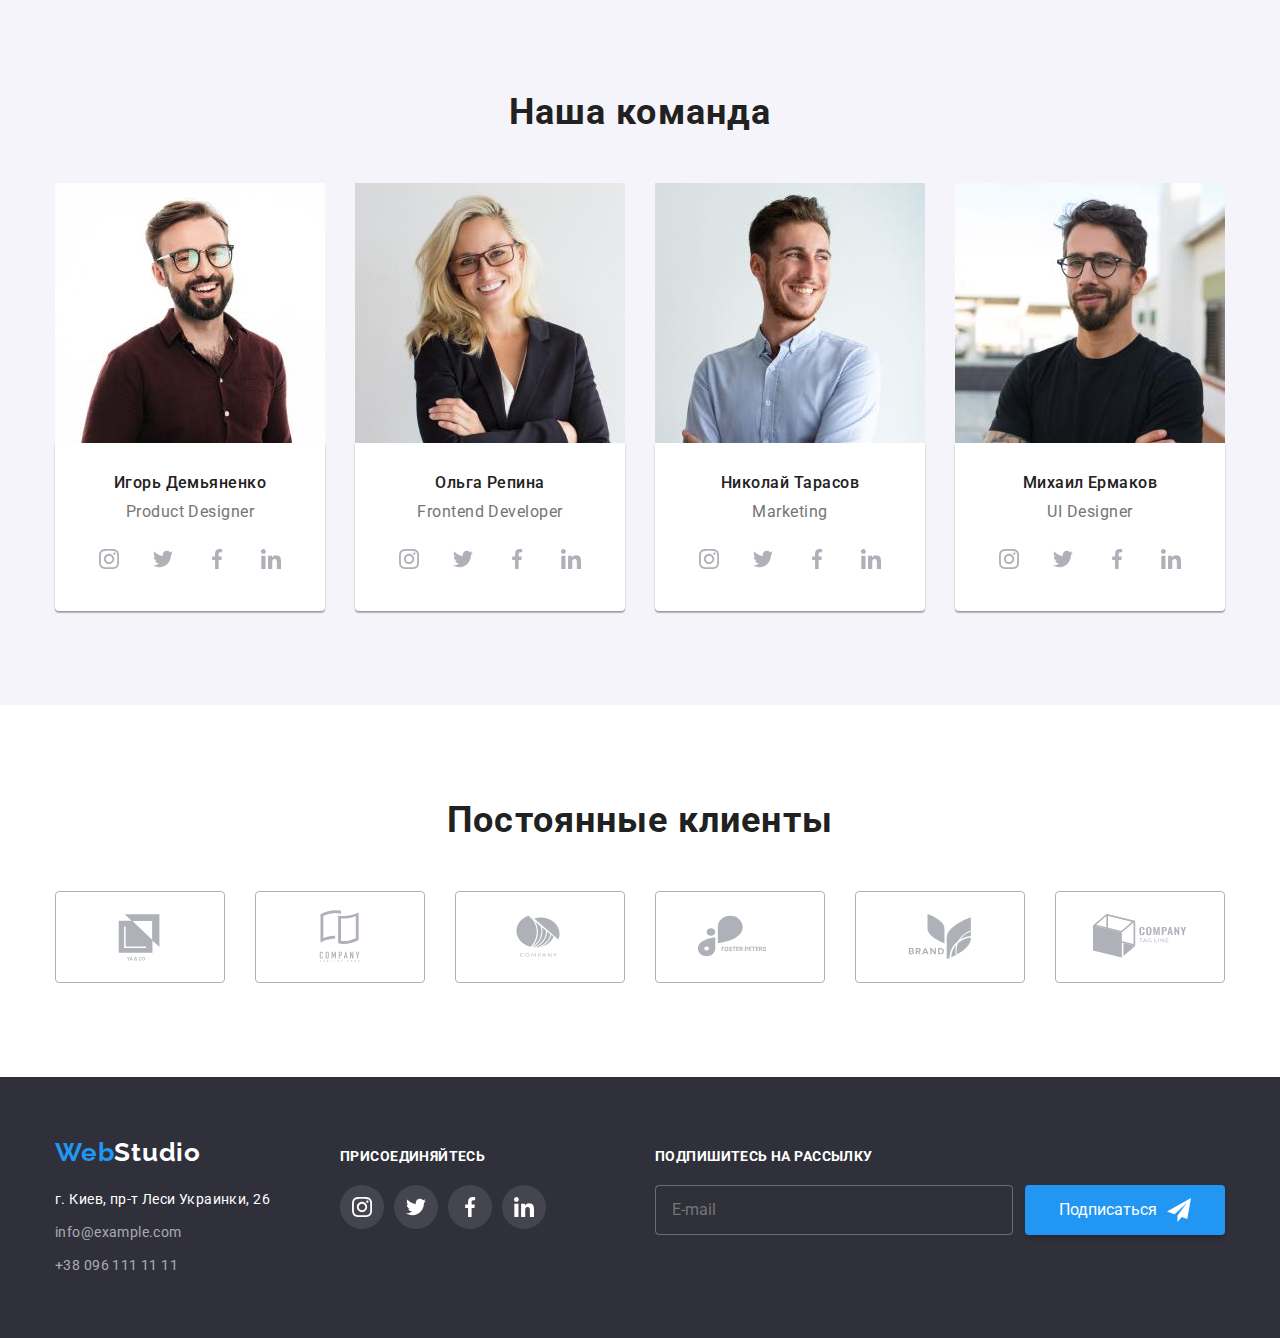
==== commit 1e39b47f: "Final version" ====
--- a/index.html
+++ b/index.html
@@ -26,7 +26,7 @@
        </a>
         
         <button type="button" class="button__open" >
-          <svg class="" width="40" height="40">
+          <svg class="" width="30" height="30">
             <use href="./images/icons.svg#icon-burger_menu">
         
             </use>
@@ -84,7 +84,7 @@
           </div>
           
           <button type="button" class="button__close">
-            <svg class="" width="40" height="40">
+            <svg class="" width="30" height="30">
               <use href="./images/icons.svg#icon-close">
           
               </use>
--- a/css/main.min.css
+++ b/css/main.min.css
@@ -1,2 +1,2 @@
-:root{--main-title-color: #212121;--second-title-color: #ffffff;--main-text-color: #757575;--accent-color: #2196f3;--first-contacts-color: #757575;--second-contacts-color: rgba(255, 255, 255, 0.6);--third-contacts-color: #ffffff;--timing-function: cubic-bezier(0.4, 0, 0.2, 1)}.visually__hidden{position:absolute;width:1px;height:1px;margin:-1px;padding:0;overflow:hidden;border:0;clip:rect(0 0 0 0)}body{font-family:Roboto, sans-serif}a{text-decoration:none}h1,h2,h3,p,ul{margin:0}ul{padding:0;list-style:none}img{display:block;max-width:100%;height:auto}.block{display:block}section{display:none}header{display:none}footer{display:none}.container{width:100%;padding-left:15px;padding-right:15px;margin:0 auto}@media screen and (min-width: 480px){.container{width:480px}}@media screen and (min-width: 768px){.container{width:768px}}@media screen and (min-width: 1200px){.container{width:1200px}}.hero__button{cursor:pointer;font-family:inherit;font-weight:700;font-size:16px;line-height:1.87;letter-spacing:0.06em;background-color:var(--accent-color);color:var(--second-title-color);min-width:200px;min-height:50px;box-shadow:0px 4px 4px rgba(0,0,0,0.15);border-radius:4px;border:transparent;transition:background-color 250ms var(--timing-function)}.hero__button:hover,.hero__button:focus{background-color:#188ce8}.backdrop{padding:15px;width:100vw;height:100vh;background-color:rgba(0,0,0,0.2);position:fixed;top:0;transition:opacity 500ms var(--timing-function),visibility 500ms var(--timing-function)}.backdrop.is-hidden .modal{transform:scale(1.5);transition:transform 500ms}@media screen and (min-width: 1200px){.backdrop{padding:0}}.modal{width:100%;height:100%;background-color:var(--second-title-color);border-radius:4px;position:relative;padding:40px;transition:transform 500ms var(--timing-function)}@media screen and (min-width: 480px){.modal{width:450px;position:absolute;top:50%;left:50%;transform:scale(1);transform:translate(-50%, -50%)}}@media screen and (min-width: 768px){.modal{height:609px}}@media screen and (min-width: 1200px){.modal{width:528px;height:581px}}.modal__close{cursor:pointer;width:30px;height:30px;background-color:transparent;border:1px solid rgba(0,0,0,0.1);border-radius:50%;position:absolute;top:8px;right:8px;display:flex;align-items:center;justify-content:center}.modal__close:hover,.modal__close:focus{fill:#2196f3;transition:fill 250ms cubic-bezier(0.4, 0, 0.2, 1)}.is-hidden{visibility:hidden;opacity:0;pointer-events:none}.modal__title{font-weight:bold;font-size:20px;line-height:1.15;text-align:center;letter-spacing:0.03em;color:var(--main-title-color);margin-bottom:12px}.modal__field{margin-bottom:10px}.modal__comment{margin-bottom:20px}.input__wrap{position:relative}.input__icon{position:absolute;left:12px;top:50%;transform:translateY(-50%);transition:fill 250ms var(--timing-function)}.input__date{cursor:pointer;width:100%;height:40px;border:1px solid rgba(33,33,33,0.2);border-radius:4px;padding-left:42px;padding-right:10px;color:var(--main-text-color);outline:none;transition:border-color 250ms var(--timing-function)}.input__date:focus{border-color:var(--accent-color)}.input__date:focus+.input__icon{fill:var(--accent-color)}.modal__thumb{display:block;width:100%;height:120px;border:1px solid rgba(33,33,33,0.2);border-radius:4px;resize:none;padding:12px 16px}.modal__thumb::placeholder{font-size:12px;line-height:1.17;letter-spacing:0.01em;color:rgba(117,117,117,0.5)}.modal__thumb:focus{border-color:var(--accent-color)}.modal__text{font-weight:normal;font-size:12px;line-height:1.17;letter-spacing:0.01em;color:var(--main-text-color);display:block;margin-bottom:4px}.check__text{align-items:center;justify-content:center;font-size:14px;line-height:1.71;letter-spacing:0.03em;color:var(--first-contacts-color);display:flex;margin-bottom:30px}.check__item{width:16px;height:15px;border:2px solid #212121;border-radius:2px;margin-right:8px;display:flex;align-items:center;justify-content:center;transition:background-color 250ms var(--timing-function),border 250ms var(--timing-function)}.check__icon{fill:#ffffff}.policy__text,.policy__link{font-size:12px;line-height:1.71;letter-spacing:0.03em;color:var(--main-text-color)}@media screen and (min-width: 1200px){.policy__text,.policy__link{font-size:14px}}.policy__link{text-decoration-line:underline;color:#2196f3}.modal__check:checked+.check__text .check__item{background-color:var(--accent-color);border:none}.modal__check:checked+.check__text:focus{accent-color:var(--accent-color);border:none}.modal__button{display:block;margin:0 auto;cursor:pointer;font-family:inherit;font-weight:700;font-size:16px;line-height:1.87;letter-spacing:0.06em;background-color:var(--accent-color);color:var(--second-title-color);min-width:200px;min-height:50px;box-shadow:0px 4px 4px rgba(0,0,0,0.15);border-radius:4px;border:transparent;transition:background-color 250ms var(--timing-function)}.modal__button:hover,.modal__button:focus{background-color:#188ce8}.section{padding-top:60px;padding-bottom:60px}@media screen and (min-width: 1200px){.section{padding-top:94px;padding-bottom:94px}}.section__title{text-align:center;margin-bottom:30px;font-weight:700;font-size:36px;line-height:1.17;letter-spacing:0.03em;color:var(--main-title-color)}@media screen and (min-width: 1200px){.section__title{margin-bottom:50px}}.header{border-bottom:1px solid #ececec}.logo{font-family:Raleway;font-weight:700;font-size:26px;line-height:1.19;letter-spacing:0.03em;color:#2196f3}@media screen and (min-width: 768px){.logo{margin-right:88px;padding-top:26px}}@media screen and (min-width: 1200px){.logo{margin-right:93px;padding-top:24px}}.logo__dark{color:#212121}@media screen and (min-width: 768px){.nav__list{display:flex}.nav__list .nav__item:not(:last-child){margin-right:50px}}.nav__link{position:relative;font-weight:500;font-size:40px;line-height:1.18;letter-spacing:0.02em;color:var(--main-title-color);transition:color 250ms var(--timing-function)}.nav__link:hover,.nav__link:focus{color:var(--accent-color)}.nav__link:hover::after,.nav__link:focus::after{opacity:1}@media screen and (min-width: 768px){.nav__link{display:block;padding-top:32px;padding-bottom:32px;font-size:14px;line-height:1.14}.nav__link.nav__link--current::after{content:'';position:absolute;display:block;width:100%;height:4px;bottom:0;border-radius:2px;background-color:var(--accent-color)}.nav__link.nav__link--current{color:var(--accent-color);position:relative}}@media screen and (max-width: 767px){.nav__item:not(:last-child){flex-direction:column;margin-bottom:32px}}.navigation{display:flex;align-items:center}.header__container{display:flex;justify-content:space-between;padding:16px 0}@media screen and (min-width: 768px){.header__container{justify-content:flex-start;padding:0}}.contacts{display:flex;flex-direction:column-reverse}.contacts .contacts__item:not(:first-child){margin-bottom:32px}@media screen and (min-width: 768px){.contacts{flex-direction:column}.contacts .contacts__item:not(:first-child){margin-bottom:0}.contacts .contacts__item:not(:last-child){margin-bottom:10px}}@media screen and (min-width: 1200px){.contacts{display:flex;flex-direction:row;margin-left:auto}.contacts .contacts__item:not(:last-child){margin-bottom:0;margin-right:50px}}.contacts__link{display:flex;align-items:center;font-weight:500;font-size:34px;line-height:1.18;letter-spacing:0.02em;color:var(--first-contacts-color);transition:color 250ms var(--timing-function)}.contacts__link:hover,.contacts__link:focus{color:var(--accent-color)}@media screen and (min-width: 768px){.contacts__link{font-size:12px;line-height:1.17}}@media screen and (min-width: 1200px){.contacts__link{padding-top:32px;padding-bottom:32px}}.contacts__icon{display:none}@media screen and (min-width: 768px){.contacts__icon{display:initial;margin-right:10px;fill:currentColor}}@media screen and (max-width: 767px){.mobile__menu{position:fixed;top:0;left:0;display:flex;flex-direction:column;justify-content:space-between;width:100%;height:100%;padding:48px 40px;background:#ffffff;transform:translateX(100%);transition:transform 250ms var(--timing-function)}}@media screen and (min-width: 768px){.mobile__menu{display:flex;width:100%;justify-content:space-between}}.mobile__menu.is-open{transform:translateX(0)}@media screen and (min-width: 768px){.mobile__thumb{padding-top:21px;padding-bottom:21px}}@media screen and (min-width: 1200px){.mobile__thumb{padding-top:0px;padding-bottom:0px}}.mobile__social{display:flex;font-size:18px;line-height:1.22;letter-spacing:0.02em;color:var(--accent-color);margin-top:64px}@media screen and (min-width: 768px){.mobile__social{display:none}}.mobile-social__item{padding-left:10px;padding-right:10px}.mobile-social__item:not(:last-child){border-right:1px solid rgba(33,33,33,0.2)}.mobile-social__link{font-weight:500;font-size:18px;line-height:1.22;letter-spacing:0.02em;color:var(--accent-color)}.button__open,.button__close{position:absolute;top:10px;right:15px;background-color:transparent;border:none}.button__open:hover,.button__open:focus,.button__open:active,.button__close:hover,.button__close:focus,.button__close:active{fill:var(--accent-color)}@media screen and (min-width: 780px){.button__open,.button__close{display:none}}.hero{max-width:1600px;margin-left:auto;margin-right:auto;padding:118px 0;background-color:#2f303a;background-image:linear-gradient(rgba(47,48,58,0.4), rgba(47,48,58,0.4)),url(../images/hero-mob-1x-min.jpg);text-align:center;background-repeat:no-repeat;background-position:center;background-size:cover}@media (min-device-pixel-ratio: 2), (min-resolution: 192dpi), (min-resolution: 2dppx){.hero{background-image:linear-gradient(rgba(47,48,58,0.4), rgba(47,48,58,0.4)),url(../images/hero-mob-2x-min.jpg)}}@media screen and (min-width: 768px){.hero{background-image:linear-gradient(rgba(47,48,58,0.4), rgba(47,48,58,0.4)),url(../images/hero-tablet-1x-min.jpg)}}@media screen and (min-width: 768px) and (min-device-pixel-ratio: 2), screen and (min-width: 768px) and (min-resolution: 192dpi), screen and (min-width: 768px) and (min-resolution: 2dppx){.hero{background-image:linear-gradient(rgba(47,48,58,0.4), rgba(47,48,58,0.4)),url(../images/hero-tablet-2x-min.jpg)}}@media screen and (min-width: 1200px){.hero{padding:200px 0;background-image:linear-gradient(rgba(47,48,58,0.4), rgba(47,48,58,0.4)),url(../images/hero-background.jpg)}}@media screen and (min-width: 1200px) and (min-device-pixel-ratio: 2), screen and (min-width: 1200px) and (min-resolution: 192dpi), screen and (min-width: 1200px) and (min-resolution: 2dppx){.hero{background-image:linear-gradient(rgba(47,48,58,0.4), rgba(47,48,58,0.4)),url(../images/hero-background-2x-min.jpg)}}.hero__title{margin-bottom:30px;margin-left:auto;margin-right:auto;font-weight:900;font-size:26px;line-height:1.62;letter-spacing:0.06em;text-transform:uppercase;color:var(--second-title-color)}@media screen and (min-width: 1200px){.hero__title{font-size:44px;line-height:1.36}}@media screen and (min-width: 768px){.features{display:flex;flex-wrap:wrap;margin:-15px}}@media screen and (min-width: 768px){.features__item{margin:15px;flex-basis:calc((100% - 60px) / 2)}}@media screen and (min-width: 1200px){.features__item{flex-basis:calc((100% - 120px) / 4)}}@media screen and (max-width: 767px){.features__item:not(:last-child){margin-bottom:30px}}.features__box{display:flex;width:100%;height:120px;background-color:#f5f4fa;justify-content:center;align-items:center;border-radius:4px;margin-bottom:30px}.features__title{font-weight:700;font-size:14px;line-height:1.14;letter-spacing:0.03em;text-transform:uppercase;color:var(--main-title-color);margin-bottom:10px}@media screen and (max-width: 1199px){.features__title{text-align:center}}.features__text{font-size:14px;line-height:1.71;letter-spacing:0.03em;color:var(--main-text-color)}.section--no-padding-top{padding-top:0}.section--desctop-only{display:none}@media screen and (min-width: 1200px){.section--desctop-only{display:block}}.works{display:flex}.works__item{position:relative}.works__item:not(:last-child){margin-right:30px}.works__item>.works__text{position:absolute;display:flex;align-items:center;justify-content:center;bottom:0;height:70px;width:100%;font-family:Roboto;font-weight:700;font-size:14px;line-height:16px;letter-spacing:0.03em;text-transform:uppercase;background-color:rgba(47,48,58,0.8);color:var(--second-title-color)}.section--team-background{background-color:#f5f4fa}@media screen and (min-width: 768px){.team{display:flex;flex-wrap:wrap;margin:-15px}}@media screen and (min-width: 768px){.team__item{margin:15px;flex-basis:calc((100% - 60px) / 2)}}@media screen and (min-width: 1200px){.team__item{flex-basis:calc((100% - 120px) / 4)}}@media screen and (max-width: 767px){.team__item:not(:last-child){margin-bottom:30px}}.team__title{margin-bottom:10px;font-weight:500;font-size:16px;line-height:1.19;letter-spacing:0.03em;color:var(--main-title-color)}.team__text{font-size:16px;line-height:1.19;letter-spacing:0.03em;color:var(--main-text-color);margin-bottom:16px}.team__thumb{padding-top:30px;padding-bottom:30px;text-align:center;background:#ffffff;box-shadow:0px 1px 3px rgba(0,0,0,0.12),0px 1px 1px rgba(0,0,0,0.14),0px 2px 1px rgba(0,0,0,0.2);border-radius:0px 0px 4px 4px}.social{display:flex;justify-content:center}.social__item{width:44px;height:44px}.social__item+.social__item{margin-left:10px}.social__link{width:100%;height:100%;background-color:#ffffff;border-radius:50%;display:flex;align-items:center;justify-content:center;color:#afb1b8;transition:background-color 250ms var(--timing-function),color 250ms var(--timing-function)}.social__link:hover,.social__link:focus{background-color:var(--accent-color);color:#ffffff}.social__icon{fill:currentColor}.customers{display:flex;flex-wrap:wrap;margin:-15px}.customers__item{margin:15px;height:92px;flex-basis:calc((100% - 60px) / 2)}@media screen and (min-width: 768px){.customers__item{flex-basis:calc((100% - 90px) / 3)}}@media screen and (min-width: 1200px){.customers__item{flex-basis:calc((100% - 180px) / 6)}}.customers__link{width:100%;height:100%;border:1px solid #afb1b8;border-radius:4px;display:flex;align-items:center;justify-content:center;color:#afb1b8;transition:border-color 250ms var(--timing-function),color 250ms var(--timing-function)}.customers__link:hover,.customers__link:focus{border-color:var(--accent-color);color:var(--accent-color)}.customers__icon{fill:currentColor}.footer{background-color:#2f303a;padding:60px 0;text-align:center}@media screen and (min-width: 1200px){.footer{text-align:start}}.footer__address{margin-top:20px;font-style:normal}.footer__logo{font-family:Raleway;font-weight:700;font-size:26px;line-height:1.19;letter-spacing:0.03em;color:#2196f3}.footer__logostudio{color:#ffffff}.footer__map{font-size:14px;line-height:1.71;letter-spacing:0.03em;color:var(--third-contacts-color)}.footer__mail{font-size:14px;line-height:1.71;letter-spacing:0.03em;color:var(--second-contacts-color)}.footer__tel{font-size:14px;line-height:1.71;letter-spacing:0.03em;color:var(--second-contacts-color)}.footer__item:not(:last-child){margin-bottom:9px}@media screen and (min-width: 768px){.footer__container{align-items:baseline;flex-wrap:wrap;display:flex;justify-content:space-around}}@media screen and (min-width: 1200px){.footer__container{justify-content:flex-start}}.join__box{margin-top:60px}@media screen and (min-width: 768px){.join__box{margin-top:0}}@media screen and (min-width: 1200px){.join__box{margin-top:0;margin-left:70px}}.join__title{font-weight:700;font-size:14px;line-height:1.14;letter-spacing:0.03em;text-transform:uppercase;margin-bottom:20px;color:var(--second-title-color)}.join__list{display:flex;justify-content:center}.join__item{width:44px;height:44px}.join__item:not(:last-child){margin-right:10px}.join__link{width:100%;height:100%;background-color:rgba(255,255,255,0.1);border-radius:50%;display:flex;align-items:center;justify-content:center;color:#afb1b8;transition:background-color 250ms var(--timing-function)}.join__link:hover,.join__link:focus{background-color:var(--accent-color)}.join__icon{fill:var(--second-title-color)}.online{margin-top:60px}@media screen and (min-width: 1200px){.online{margin-top:0;margin-left:auto}}@media screen and (min-width: 1200px){.online__signup{display:flex;justify-content:space-between;align-items:center;margin-left:auto}}.online__input{width:100%;height:50px;border:1px solid rgba(255,255,255,0.3);border-radius:4px;background-color:inherit;padding:15px 16px;color:#ffffff}@media screen and (min-width: 1200px){.online__input{width:358px;margin-right:12px}}.online__button{cursor:pointer;border:transparent;justify-content:center;align-items:center;width:200px;height:50px;margin-top:20px;background:#2196f3;box-shadow:0px 4px 4px rgba(0,0,0,0.15);border-radius:4px;font-size:16px;line-height:1.87;color:#ffffff}@media screen and (min-width: 1200px){.online__button{display:flex;margin-top:0}}.button__icon{margin-left:10px;fill:#ffffff}.filter{display:flex;flex-wrap:wrap;margin-bottom:50px}.filter .filter__item:not(:last-child){margin-right:8px}@media screen and (min-width: 768px){.filter{justify-content:center}}.filter__button{cursor:pointer;font-family:inherit;font-weight:500;font-size:16px;line-height:1.62;letter-spacing:0.03em;color:var(--main-title-color);background:#f5f4fa;border-radius:4px;min-width:73px;padding:6px 22px 6px 22px;border:2px solid transparent;transition:background-color 250ms var(--timing-function),color 250ms var(--timing-function),box-shadow 250ms var(--timing-function)}.filter__button:hover,.filter__button:focus{box-shadow:0px 3px 1px rgba(0,0,0,0.1),0px 1px 2px rgba(0,0,0,0.08),0px 2px 2px rgba(0,0,0,0.12);color:#ffffff;background-color:var(--accent-color)}@media screen and (min-width: 768px){.offers{display:flex;flex-wrap:wrap;margin:-15px}}.offers__title{font-weight:700;font-size:18px;line-height:2;letter-spacing:0.06em;color:var(--main-title-color)}.offers__text{font-size:16px;line-height:1.87;letter-spacing:0.03em;color:var(--main-text-color)}@media screen and (min-width: 768px){.offers__item{margin:15px;flex-basis:calc((100% - 60px) / 2)}}@media screen and (min-width: 1200px){.offers__item{flex-basis:calc(100% / 3 - 30px)}}@media screen and (max-width: 767px){.offers__item:not(:last-child){margin-bottom:30px}}.offers__link{display:block;transition:box-shadow 250ms var(--timing-function)}.offers__link:hover .popup__text,.offers__link:focus .popup__text{transform:translateY(0)}.offers__link:hover,.offers__link:focus{box-shadow:0px 1px 1px rgba(0,0,0,0.12),0px 4px 4px rgba(0,0,0,0.06),1px 4px 6px rgba(0,0,0,0.16)}@media screen and (min-width: 768px){.offers__link{display:flex;flex-direction:column;height:100%}}.offers__bottom{padding:20px 24px;border:1px solid #eeeeee;border-top:none}@media screen and (min-width: 768px){.offers__bottom{flex-grow:1}}.popup__block{position:relative;overflow:hidden}.popup__text{width:100%;height:100%;position:absolute;top:0;left:0;padding:63px 24px;background-color:rgba(33,150,243,0.9);font-family:Roboto;font-size:18px;line-height:1.56;letter-spacing:0.03em;color:var(--second-title-color);transform:translateY(100%);transition:transform 250ms var(--timing-function)}
+:root{--main-title-color: #212121;--second-title-color: #ffffff;--main-text-color: #757575;--accent-color: #2196f3;--first-contacts-color: #757575;--second-contacts-color: rgba(255, 255, 255, 0.6);--third-contacts-color: #ffffff;--timing-function: cubic-bezier(0.4, 0, 0.2, 1)}.visually__hidden{position:absolute;width:1px;height:1px;margin:-1px;padding:0;overflow:hidden;border:0;clip:rect(0 0 0 0)}body{font-family:Roboto, sans-serif}a{text-decoration:none}h1,h2,h3,p,ul{margin:0}ul{padding:0;list-style:none}img{display:block;max-width:100%;height:auto}.block{display:block}section{display:none}header{display:none}footer{display:none}.container{width:100%;padding-left:15px;padding-right:15px;margin:0 auto}@media screen and (min-width: 480px){.container{width:480px}}@media screen and (min-width: 768px){.container{width:768px}}@media screen and (min-width: 1200px){.container{width:1200px}}.hero__button{cursor:pointer;font-family:inherit;font-weight:700;font-size:16px;line-height:1.87;letter-spacing:0.06em;background-color:var(--accent-color);color:var(--second-title-color);min-width:200px;min-height:50px;box-shadow:0px 4px 4px rgba(0,0,0,0.15);border-radius:4px;border:transparent;transition:background-color 250ms var(--timing-function)}.hero__button:hover,.hero__button:focus{background-color:#188ce8}.backdrop{padding:15px;width:100vw;height:100vh;background-color:rgba(0,0,0,0.2);position:fixed;top:0;transition:opacity 500ms var(--timing-function),visibility 500ms var(--timing-function)}.backdrop.is-hidden .modal{transform:scale(1.5);transition:transform 500ms}@media screen and (min-width: 1200px){.backdrop{padding:0}}.modal{overflow:auto;width:100%;height:100%;background-color:var(--second-title-color);border-radius:4px;position:relative;padding:40px;transition:transform 500ms var(--timing-function)}@media screen and (min-width: 480px){.modal{width:450px;position:absolute;top:50%;left:50%;transform:scale(1);transform:translate(-50%, -50%)}}@media screen and (min-width: 768px){.modal{height:609px}}@media screen and (min-width: 1200px){.modal{width:528px;height:581px}}.modal__close{cursor:pointer;width:30px;height:30px;background-color:transparent;border:1px solid rgba(0,0,0,0.1);border-radius:50%;position:absolute;top:8px;right:8px;display:flex;align-items:center;justify-content:center}.modal__close:hover,.modal__close:focus{fill:#2196f3;transition:fill 250ms cubic-bezier(0.4, 0, 0.2, 1)}.is-hidden{visibility:hidden;opacity:0;pointer-events:none}.modal__title{font-weight:bold;font-size:20px;line-height:1.15;text-align:center;letter-spacing:0.03em;color:var(--main-title-color);margin-bottom:12px}.modal__field{margin-bottom:10px}.modal__comment{margin-bottom:20px}.input__wrap{position:relative}.input__icon{position:absolute;left:12px;top:50%;transform:translateY(-50%);transition:fill 250ms var(--timing-function)}.input__date{cursor:pointer;width:100%;height:40px;border:1px solid rgba(33,33,33,0.2);border-radius:4px;padding-left:42px;padding-right:10px;color:var(--main-text-color);outline:none;transition:border-color 250ms var(--timing-function)}.input__date:focus{border-color:var(--accent-color)}.input__date:focus+.input__icon{fill:var(--accent-color)}.modal__thumb{display:block;width:100%;height:120px;border:1px solid rgba(33,33,33,0.2);border-radius:4px;resize:none;padding:12px 16px}.modal__thumb::placeholder{font-size:12px;line-height:1.17;letter-spacing:0.01em;color:rgba(117,117,117,0.5)}.modal__thumb:focus{border-color:var(--accent-color)}.modal__text{font-weight:normal;font-size:12px;line-height:1.17;letter-spacing:0.01em;color:var(--main-text-color);display:block;margin-bottom:4px}.check__text{align-items:center;justify-content:center;font-size:14px;line-height:1.71;letter-spacing:0.03em;color:var(--first-contacts-color);display:flex;margin-bottom:30px}.check__item{width:16px;height:15px;border:2px solid #212121;border-radius:2px;margin-right:8px;display:flex;align-items:center;justify-content:center;transition:background-color 250ms var(--timing-function),border 250ms var(--timing-function)}.check__icon{fill:#ffffff}.policy__text,.policy__link{font-size:12px;line-height:1.71;letter-spacing:0.03em;color:var(--main-text-color)}@media screen and (min-width: 1200px){.policy__text,.policy__link{font-size:14px}}.policy__link{text-decoration-line:underline;color:#2196f3}.modal__check:checked+.check__text .check__item{background-color:var(--accent-color);border:none}.modal__check:checked+.check__text:focus{accent-color:var(--accent-color);border:none}.modal__button{display:block;margin:0 auto;cursor:pointer;font-family:inherit;font-weight:700;font-size:16px;line-height:1.87;letter-spacing:0.06em;background-color:var(--accent-color);color:var(--second-title-color);min-width:200px;min-height:50px;box-shadow:0px 4px 4px rgba(0,0,0,0.15);border-radius:4px;border:transparent;transition:background-color 250ms var(--timing-function)}.modal__button:hover,.modal__button:focus{background-color:#188ce8}.section{padding-top:60px;padding-bottom:60px}@media screen and (min-width: 1200px){.section{padding-top:94px;padding-bottom:94px}}.section__title{text-align:center;margin-bottom:30px;font-weight:700;font-size:36px;line-height:1.17;letter-spacing:0.03em;color:var(--main-title-color)}@media screen and (min-width: 1200px){.section__title{margin-bottom:50px}}.header{border-bottom:1px solid #ececec}.logo{font-family:Raleway;font-weight:700;font-size:26px;line-height:1.19;letter-spacing:0.03em;color:#2196f3}@media screen and (min-width: 768px){.logo{margin-right:88px}}@media screen and (min-width: 1200px){.logo{margin-right:93px}}.logo__dark{color:#212121}@media screen and (min-width: 768px){.nav__list{display:flex}.nav__list .nav__item:not(:last-child){margin-right:50px}}.nav__link{position:relative;font-weight:500;font-size:40px;line-height:1.18;letter-spacing:0.02em;color:var(--main-title-color);transition:color 250ms var(--timing-function)}.nav__link:hover,.nav__link:focus{color:var(--accent-color)}.nav__link:hover::after,.nav__link:focus::after{opacity:1}@media screen and (min-width: 768px){.nav__link{display:block;padding-top:32px;padding-bottom:32px;font-size:14px;line-height:1.14}.nav__link.nav__link--current::after{content:'';position:absolute;display:block;width:100%;height:4px;bottom:0;border-radius:2px;background-color:var(--accent-color)}.nav__link.nav__link--current{color:var(--accent-color);position:relative}}@media screen and (max-width: 767px){.nav__item:not(:last-child){flex-direction:column;margin-bottom:32px}}.navigation{display:flex;align-items:center}.header__container{align-items:center;position:relative;display:flex;justify-content:space-between;padding:16px 0}@media screen and (min-width: 768px){.header__container{justify-content:flex-start;padding:0}}.contacts{display:flex;flex-direction:column-reverse}.contacts .contacts__item:not(:first-child){margin-bottom:32px}@media screen and (min-width: 768px){.contacts{flex-direction:column}.contacts .contacts__item:not(:first-child){margin-bottom:0}.contacts .contacts__item:not(:last-child){margin-bottom:10px}}@media screen and (min-width: 1200px){.contacts{display:flex;flex-direction:row;margin-left:auto}.contacts .contacts__item:not(:last-child){margin-bottom:0;margin-right:50px}}.contacts__link{display:flex;align-items:center;font-weight:500;font-size:34px;line-height:1.18;letter-spacing:0.02em;color:var(--first-contacts-color);transition:color 250ms var(--timing-function)}.contacts__link:hover,.contacts__link:focus{color:var(--accent-color)}@media screen and (min-width: 768px){.contacts__link{font-size:12px;line-height:1.17}}@media screen and (min-width: 1200px){.contacts__link{padding-top:32px;padding-bottom:32px}}.contacts__icon{display:none}@media screen and (min-width: 768px){.contacts__icon{display:initial;margin-right:10px;fill:currentColor}}@media screen and (max-width: 767px){.mobile__menu{z-index:1;overflow:auto;position:fixed;top:0;left:0;display:flex;flex-direction:column;justify-content:space-between;width:100%;height:100%;padding:48px 40px;background:#ffffff;transform:translateX(100%);transition:transform 250ms var(--timing-function)}}@media screen and (min-width: 768px){.mobile__menu{display:flex;width:100%;justify-content:space-between}}.mobile__menu.is-open{transform:translateX(0)}@media screen and (min-width: 768px){.mobile__thumb{padding-top:21px;padding-bottom:21px}}@media screen and (min-width: 1200px){.mobile__thumb{padding-top:0px;padding-bottom:0px}}.mobile__social{display:flex;font-size:18px;line-height:1.22;letter-spacing:0.02em;color:var(--accent-color);margin-top:64px}@media screen and (min-width: 768px){.mobile__social{display:none}}.mobile-social__item{padding-left:10px;padding-right:10px}.mobile-social__item:not(:last-child){border-right:1px solid rgba(33,33,33,0.2)}.mobile-social__link{font-weight:500;font-size:18px;line-height:1.22;letter-spacing:0.02em;color:var(--accent-color)}.button__open,.button__close{position:absolute;top:10px;right:15px;background-color:transparent;border:none}.button__open:hover,.button__open:focus,.button__open:active,.button__close:hover,.button__close:focus,.button__close:active{fill:var(--accent-color)}@media screen and (min-width: 780px){.button__open,.button__close{display:none}}.hero{max-width:1600px;margin-left:auto;margin-right:auto;padding:118px 0;background-color:#2f303a;background-image:linear-gradient(rgba(47,48,58,0.4), rgba(47,48,58,0.4)),url(../images/hero-mob-1x-min.jpg);text-align:center;background-repeat:no-repeat;background-position:center;background-size:cover}@media (min-device-pixel-ratio: 2), (min-resolution: 192dpi), (min-resolution: 2dppx){.hero{background-image:linear-gradient(rgba(47,48,58,0.4), rgba(47,48,58,0.4)),url(../images/hero-mob-2x-min.jpg)}}@media screen and (min-width: 768px){.hero{background-image:linear-gradient(rgba(47,48,58,0.4), rgba(47,48,58,0.4)),url(../images/hero-tablet-1x-min.jpg)}}@media screen and (min-width: 768px) and (min-device-pixel-ratio: 2), screen and (min-width: 768px) and (min-resolution: 192dpi), screen and (min-width: 768px) and (min-resolution: 2dppx){.hero{background-image:linear-gradient(rgba(47,48,58,0.4), rgba(47,48,58,0.4)),url(../images/hero-tablet-2x-min.jpg)}}@media screen and (min-width: 1200px){.hero{padding:200px 0;background-image:linear-gradient(rgba(47,48,58,0.4), rgba(47,48,58,0.4)),url(../images/hero-background.jpg)}}@media screen and (min-width: 1200px) and (min-device-pixel-ratio: 2), screen and (min-width: 1200px) and (min-resolution: 192dpi), screen and (min-width: 1200px) and (min-resolution: 2dppx){.hero{background-image:linear-gradient(rgba(47,48,58,0.4), rgba(47,48,58,0.4)),url(../images/hero-background-2x-min.jpg)}}.hero__title{margin-bottom:30px;margin-left:auto;margin-right:auto;font-weight:900;font-size:26px;line-height:1.62;letter-spacing:0.06em;text-transform:uppercase;color:var(--second-title-color)}@media screen and (min-width: 1200px){.hero__title{font-size:44px;line-height:1.36}}@media screen and (min-width: 768px){.features{display:flex;flex-wrap:wrap;margin:-15px}}@media screen and (min-width: 768px){.features__item{margin:15px;flex-basis:calc((100% - 60px) / 2)}}@media screen and (min-width: 1200px){.features__item{flex-basis:calc((100% - 120px) / 4)}}@media screen and (max-width: 767px){.features__item:not(:last-child){margin-bottom:30px}}.features__box{display:flex;width:100%;height:120px;background-color:#f5f4fa;justify-content:center;align-items:center;border-radius:4px;margin-bottom:30px}.features__title{font-weight:700;font-size:14px;line-height:1.14;letter-spacing:0.03em;text-transform:uppercase;color:var(--main-title-color);margin-bottom:10px}@media screen and (max-width: 1199px){.features__title{text-align:center}}.features__text{font-size:14px;line-height:1.71;letter-spacing:0.03em;color:var(--main-text-color)}.section--no-padding-top{padding-top:0}.section--desctop-only{display:none}@media screen and (min-width: 1200px){.section--desctop-only{display:block}}.works{display:flex}.works__item{position:relative}.works__item:not(:last-child){margin-right:30px}.works__item>.works__text{position:absolute;display:flex;align-items:center;justify-content:center;bottom:0;height:70px;width:100%;font-family:Roboto;font-weight:700;font-size:14px;line-height:16px;letter-spacing:0.03em;text-transform:uppercase;background-color:rgba(47,48,58,0.8);color:var(--second-title-color)}.section--team-background{background-color:#f5f4fa}@media screen and (min-width: 768px){.team{display:flex;flex-wrap:wrap;margin:-15px}}@media screen and (min-width: 768px){.team__item{margin:15px;flex-basis:calc((100% - 60px) / 2)}}@media screen and (min-width: 1200px){.team__item{flex-basis:calc((100% - 120px) / 4)}}@media screen and (max-width: 767px){.team__item:not(:last-child){margin-bottom:30px}}.team__title{margin-bottom:10px;font-weight:500;font-size:16px;line-height:1.19;letter-spacing:0.03em;color:var(--main-title-color)}.team__text{font-size:16px;line-height:1.19;letter-spacing:0.03em;color:var(--main-text-color);margin-bottom:16px}.team__thumb{padding-top:30px;padding-bottom:30px;text-align:center;background:#ffffff;box-shadow:0px 1px 3px rgba(0,0,0,0.12),0px 1px 1px rgba(0,0,0,0.14),0px 2px 1px rgba(0,0,0,0.2);border-radius:0px 0px 4px 4px}.social{display:flex;justify-content:center}.social__item{width:44px;height:44px}.social__item+.social__item{margin-left:10px}.social__link{width:100%;height:100%;background-color:#ffffff;border-radius:50%;display:flex;align-items:center;justify-content:center;color:#afb1b8;transition:background-color 250ms var(--timing-function),color 250ms var(--timing-function)}.social__link:hover,.social__link:focus{background-color:var(--accent-color);color:#ffffff}.social__icon{fill:currentColor}.customers{display:flex;flex-wrap:wrap;margin:-15px}.customers__item{margin:15px;height:92px;flex-basis:calc((100% - 60px) / 2)}@media screen and (min-width: 768px){.customers__item{flex-basis:calc((100% - 90px) / 3)}}@media screen and (min-width: 1200px){.customers__item{flex-basis:calc((100% - 180px) / 6)}}.customers__link{width:100%;height:100%;border:1px solid #afb1b8;border-radius:4px;display:flex;align-items:center;justify-content:center;color:#afb1b8;transition:border-color 250ms var(--timing-function),color 250ms var(--timing-function)}.customers__link:hover,.customers__link:focus{border-color:var(--accent-color);color:var(--accent-color)}.customers__icon{fill:currentColor}.footer{background-color:#2f303a;padding:60px 0;text-align:center}@media screen and (min-width: 1200px){.footer{text-align:start}}.footer__address{margin-top:20px;font-style:normal}.footer__logo{font-family:Raleway;font-weight:700;font-size:26px;line-height:1.19;letter-spacing:0.03em;color:#2196f3}.footer__logostudio{color:#ffffff}.footer__map{font-size:14px;line-height:1.71;letter-spacing:0.03em;color:var(--third-contacts-color)}.footer__mail{font-size:14px;line-height:1.71;letter-spacing:0.03em;color:var(--second-contacts-color)}.footer__tel{font-size:14px;line-height:1.71;letter-spacing:0.03em;color:var(--second-contacts-color)}.footer__item:not(:last-child){margin-bottom:9px}@media screen and (min-width: 768px){.footer__container{align-items:baseline;flex-wrap:wrap;display:flex;justify-content:space-around}}@media screen and (min-width: 1200px){.footer__container{justify-content:flex-start}}.join__box{margin-top:60px}@media screen and (min-width: 768px){.join__box{margin-top:0}}@media screen and (min-width: 1200px){.join__box{margin-top:0;margin-left:70px}}.join__title{font-weight:700;font-size:14px;line-height:1.14;letter-spacing:0.03em;text-transform:uppercase;margin-bottom:20px;color:var(--second-title-color)}.join__list{display:flex;justify-content:center}.join__item{width:44px;height:44px}.join__item:not(:last-child){margin-right:10px}.join__link{width:100%;height:100%;background-color:rgba(255,255,255,0.1);border-radius:50%;display:flex;align-items:center;justify-content:center;color:#afb1b8;transition:background-color 250ms var(--timing-function)}.join__link:hover,.join__link:focus{background-color:var(--accent-color)}.join__icon{fill:var(--second-title-color)}.online{margin-top:60px}@media screen and (min-width: 1200px){.online{margin-top:0;margin-left:auto}}@media screen and (min-width: 1200px){.online__signup{display:flex;justify-content:space-between;align-items:center;margin-left:auto}}.online__input{width:100%;height:50px;border:1px solid rgba(255,255,255,0.3);border-radius:4px;background-color:inherit;padding:15px 16px;color:#ffffff}@media screen and (min-width: 1200px){.online__input{width:358px;margin-right:12px}}.online__button{cursor:pointer;border:transparent;justify-content:center;align-items:center;width:200px;height:50px;margin-top:20px;background:#2196f3;box-shadow:0px 4px 4px rgba(0,0,0,0.15);border-radius:4px;font-size:16px;line-height:1.87;color:#ffffff}@media screen and (min-width: 1200px){.online__button{display:flex;margin-top:0}}.button__icon{margin-left:10px;fill:#ffffff}.filter{display:flex;flex-wrap:wrap;margin-bottom:25px}.filter .filter__item:not(:last-child){margin-right:8px;margin-bottom:15px}@media screen and (min-width: 768px){.filter{justify-content:center;margin-bottom:30px}.filter .filter__item:not(:last-child){margin-bottom:0}}@media screen and (min-width: 1200px){.filter{margin-bottom:50px}}.filter__button{cursor:pointer;font-family:inherit;font-weight:500;font-size:16px;line-height:1.62;letter-spacing:0.03em;color:var(--main-title-color);background:#f5f4fa;border-radius:4px;min-width:73px;padding:6px 22px 6px 22px;border:2px solid transparent;transition:background-color 250ms var(--timing-function),color 250ms var(--timing-function),box-shadow 250ms var(--timing-function)}.filter__button:hover,.filter__button:focus{box-shadow:0px 3px 1px rgba(0,0,0,0.1),0px 1px 2px rgba(0,0,0,0.08),0px 2px 2px rgba(0,0,0,0.12);color:#ffffff;background-color:var(--accent-color)}@media screen and (min-width: 768px){.offers{display:flex;flex-wrap:wrap;margin:-15px}}.offers__title{font-weight:700;font-size:18px;line-height:2;letter-spacing:0.06em;color:var(--main-title-color)}.offers__text{font-size:16px;line-height:1.87;letter-spacing:0.03em;color:var(--main-text-color)}@media screen and (min-width: 768px){.offers__item{margin:15px;flex-basis:calc((100% - 60px) / 2)}}@media screen and (min-width: 1200px){.offers__item{flex-basis:calc(100% / 3 - 30px)}}@media screen and (max-width: 767px){.offers__item:not(:last-child){margin-bottom:30px}}.offers__link{display:block;transition:box-shadow 250ms var(--timing-function)}.offers__link:hover .popup__text,.offers__link:focus .popup__text{transform:translateY(0)}.offers__link:hover,.offers__link:focus{box-shadow:0px 1px 1px rgba(0,0,0,0.12),0px 4px 4px rgba(0,0,0,0.06),1px 4px 6px rgba(0,0,0,0.16)}@media screen and (min-width: 768px){.offers__link{display:flex;flex-direction:column;height:100%}}.offers__bottom{padding:20px 24px;border:1px solid #eeeeee;border-top:none}@media screen and (min-width: 768px){.offers__bottom{flex-grow:1}}.popup__block{position:relative;overflow:hidden}.popup__text{width:100%;height:100%;position:absolute;top:0;left:0;padding:63px 24px;background-color:rgba(33,150,243,0.9);font-family:Roboto;font-size:18px;line-height:1.56;letter-spacing:0.03em;color:var(--second-title-color);transform:translateY(100%);transition:transform 250ms var(--timing-function)}
 /*# sourceMappingURL=main.min.css.map */